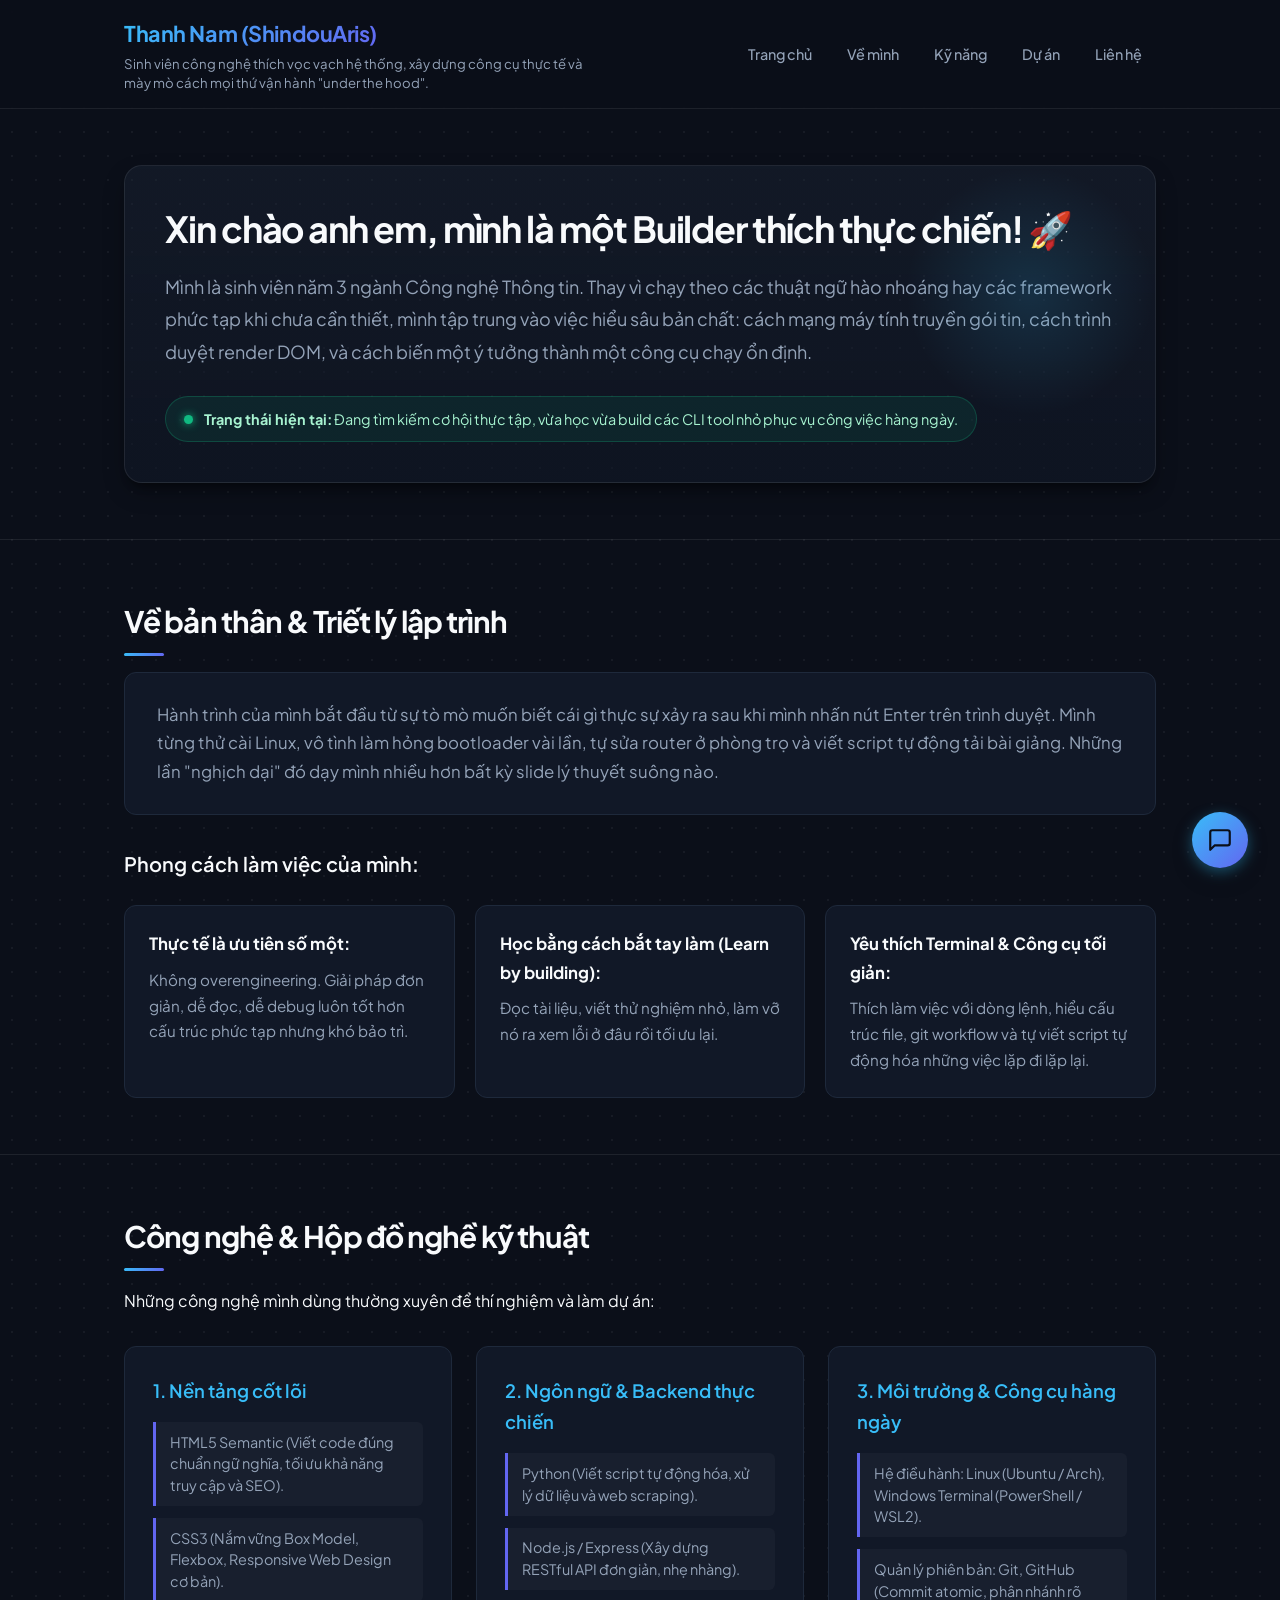
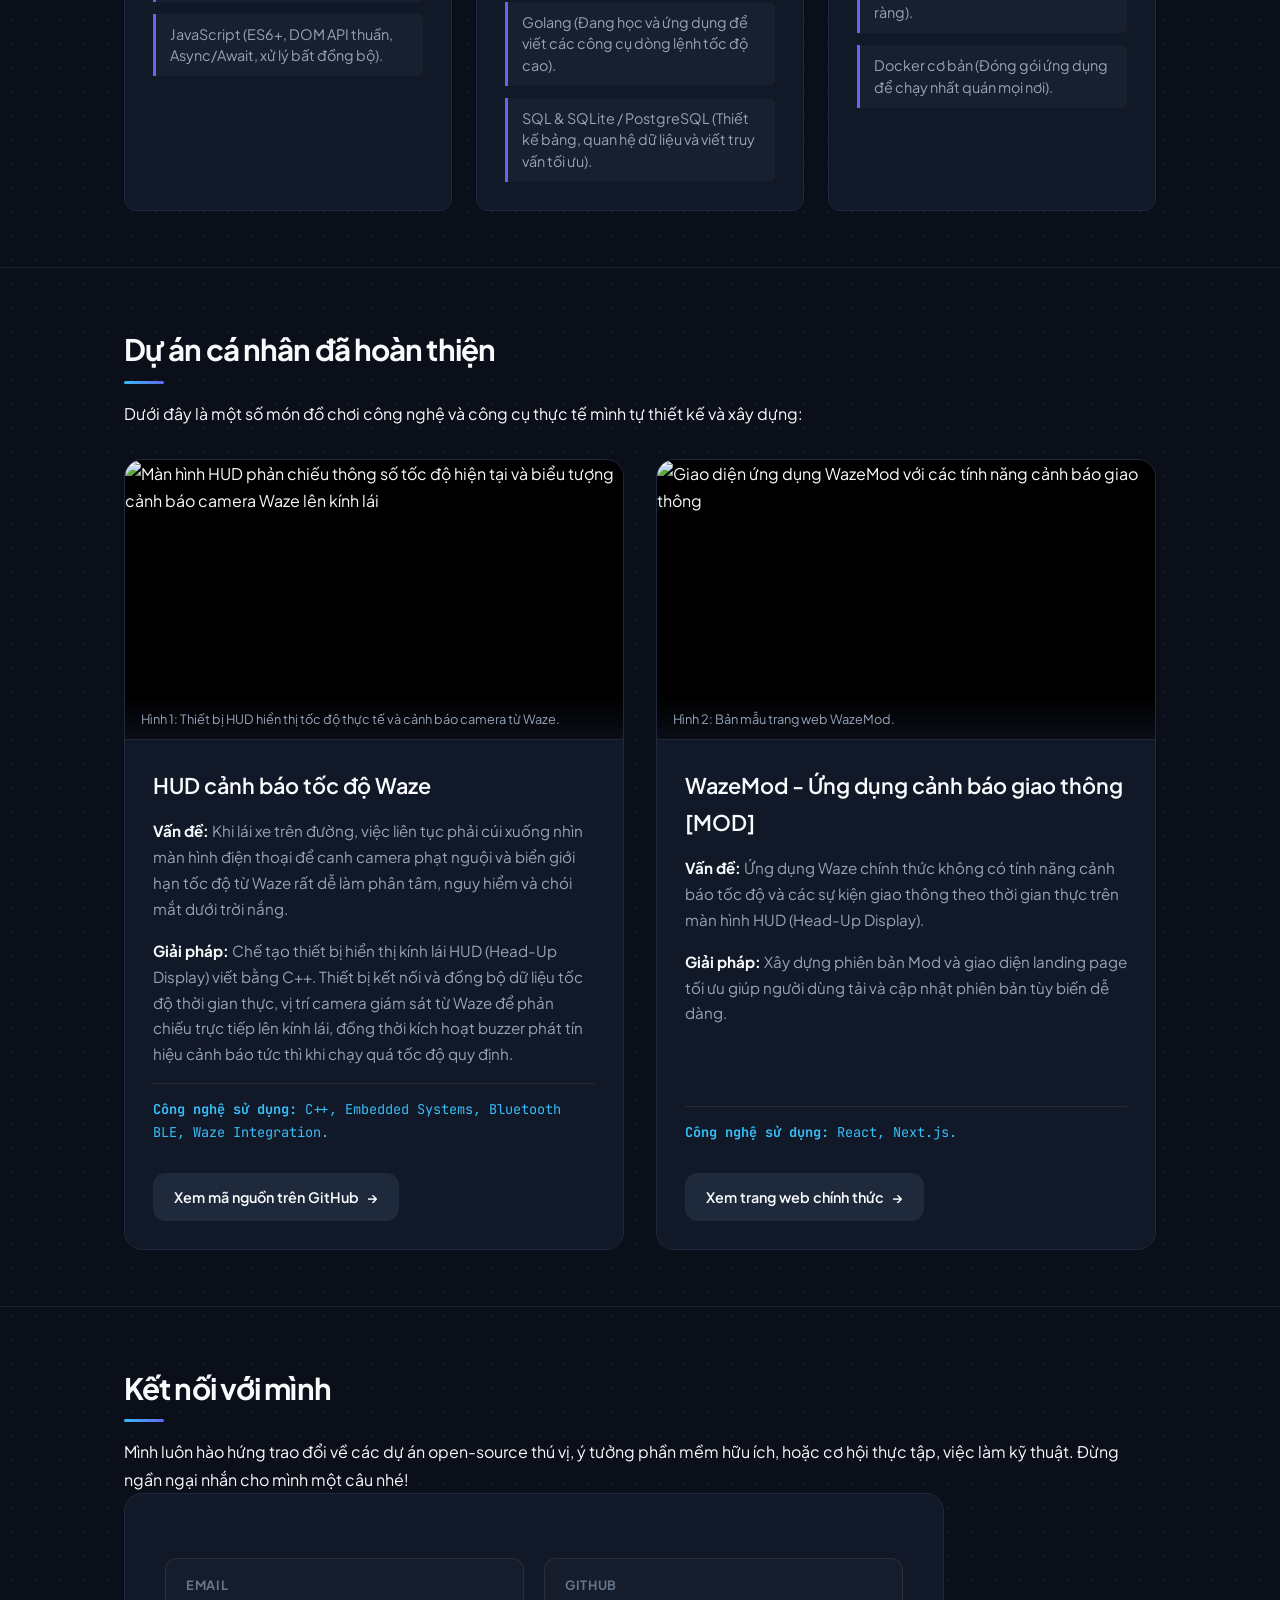
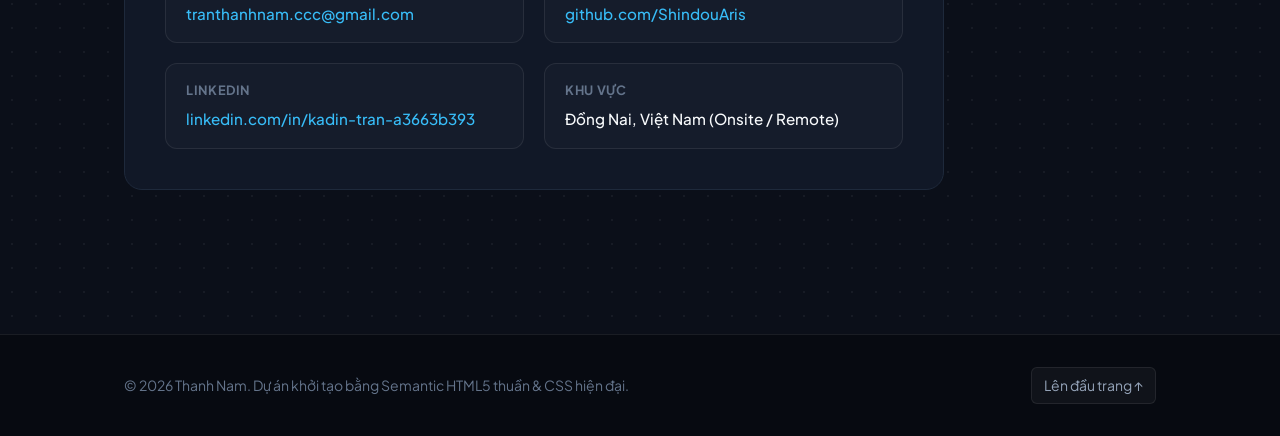
==== index.html @ f8108d3f "feat: add floating contact button animation" ====
<!DOCTYPE html>
<html lang="vi">
<head>
  <meta charset="UTF-8">
  <meta name="viewport" content="width=device-width, initial-scale=1.0">
  <meta name="description" content="Portfolio cá nhân của Thanh Nam - Sinh viên lập trình thích vọc vạch công nghệ, xây dựng sản phẩm thực tế và tìm hiểu cơ chế hoạt động của hệ thống.">
  <title>Thanh Nam | Developer Portfolio &amp; Playground</title>
  
  <!-- Nhúng Google Fonts (Plus Jakarta Sans & JetBrains Mono) -->
  <link rel="preconnect" href="https://fonts.googleapis.com">
  <link rel="preconnect" href="https://fonts.gstatic.com" crossorigin>
  <link href="https://fonts.googleapis.com/css2?family=JetBrains+Mono:wght@400;500;600&family=Plus+Jakarta+Sans:wght@400;500;600;700;800&display=swap" rel="stylesheet">

  <!-- File CSS tùy biến giao diện toàn trang -->
  <link rel="stylesheet" href="style.css">
</head>
<body>

  <!--
    ============================================================================
    HEADER:
    - Đại diện cho phần mở đầu của trang web hoặc một phân vùng nội dung.
    - Dùng để nhóm các thành phần định danh thương hiệu (branding), logo, tên tác
      giả, câu slogan và thanh điều hướng chính của toàn trang.
    - Nội dung phù hợp: Logo, tiêu đề chính <h1>, thông tin giới thiệu ngắn, và <nav>.
    ============================================================================
  -->
  <header>
    <div class="container header-inner">
      <div class="branding">
        <h1>Thanh Nam (ShindouAris)</h1>
        <p class="tagline">Sinh viên công nghệ thích vọc vạch hệ thống, xây dựng công cụ thực tế và mày mò cách mọi thứ vận hành "under the hood".</p>
      </div>

      <!--
        ==========================================================================
        NAV:
        - Đại diện cho khu vực điều hướng (Navigation), chứa danh sách các liên kết
          chính dẫn đến các phân vùng quan trọng trong trang web hoặc các trang khác.
        - Dùng thẻ này giúp các công cụ tìm kiếm (SEO) và trình đọc màn hình cho
          người khiếm thị (Screen Reader) nhận diện nhanh thanh menu chính.
        - Nội dung phù hợp: Danh sách liên kết nội bộ (anchor links) hoặc liên kết
          chuyển trang, thường được bọc trong danh sách <ul> hoặc <ol>.
        ==========================================================================
      -->
      <nav aria-label="Điều hướng chính">
        <ul>
          <li><a href="#hero">Trang chủ</a></li>
          <li><a href="#about">Về mình</a></li>
          <li><a href="#skills">Kỹ năng</a></li>
          <li><a href="#projects">Dự án</a></li>
          <li><a href="#contact">Liên hệ</a></li>
        </ul>
      </nav>
    </div>
  </header>

  <!--
    ============================================================================
    MAIN:
    - Đại diện cho khối nội dung chính và quan trọng nhất của tài liệu HTML.
    - Mỗi trang HTML hợp lệ chỉ được phép có DUY NHẤT một thẻ <main> hiển thị.
    - Thẻ này không được lặp lại và không được chứa các thành phần lặp đi lặp lại
      ở nhiều trang (như banner header, footer, thanh điều hướng toàn trang).
    - Giúp trình duyệt và công cụ hỗ trợ người dùng có thể nhảy thẳng vào nội dung
      cốt lõi mà không cần duyệt qua các menu rườm rà.
    - Nội dung phù hợp: Các phần giới thiệu, bài viết, danh sách dự án, form liên hệ.
    ============================================================================
  -->
  <main>

    <!--
      ==========================================================================
      SECTION (Hero / Giới thiệu tổng quan):
      - Thẻ <section> đại diện cho một phân vùng nội dung độc lập theo một chủ đề
        cụ thể trong trang web.
      - Luôn luôn nên đi kèm với một tiêu đề (heading <h1> - <h6>) để định danh
        chủ đề của phân vùng đó. Dùng <section> thay cho <div> vô nghĩa giúp mã
        nguồn mạch lạc và chuẩn hóa ngữ nghĩa HTML5.
      - Nội dung phù hợp: Lời chào mở đầu, định vị bản thân, thông điệp cá nhân
        hoặc nút kêu gọi hành động (Call To Action).
      ==========================================================================
    -->
    <section id="hero">
      <div class="container">
        <div class="hero-card">
          <h2>Xin chào anh em, mình là một Builder thích thực chiến! 🚀</h2>
          <p class="hero-desc">
            Mình là sinh viên năm 3 ngành Công nghệ Thông tin. Thay vì chạy theo các thuật ngữ hào nhoáng
            hay các framework phức tạp khi chưa cần thiết, mình tập trung vào việc hiểu sâu bản chất:
            cách mạng máy tính truyền gói tin, cách trình duyệt render DOM, và cách biến một ý tưởng
            thành một công cụ chạy ổn định.
          </p>
          <div class="status-box">
            <span class="status-dot"></span>
            <span><strong>Trạng thái hiện tại:</strong> Đang tìm kiếm cơ hội thực tập, vừa học vừa build các CLI tool nhỏ phục vụ công việc hàng ngày.</span>
          </div>
        </div>
      </div>
    </section>

    <!--
      ==========================================================================
      SECTION (About Me / Giới thiệu chi tiết):
      - Phân vùng chứa câu chuyện cá nhân, tư duy lập trình và hành trình học hỏi.
      - Dùng để tách biệt phần tiểu sử tác giả thành một cụm ngữ nghĩa rõ ràng,
        giúp người đọc nắm được bối cảnh, tính cách và định hướng của developer.
      - Nội dung phù hợp: Các đoạn văn mô tả xuất phát điểm, triết lý viết code,
        thói quen làm việc và mục tiêu phát triển.
      ==========================================================================
    -->
    <section id="about">
      <div class="container">
        <h2>Về bản thân &amp; Triết lý lập trình</h2>
        <div class="about-intro">
          <p>
            Hành trình của mình bắt đầu từ sự tò mò muốn biết cái gì thực sự xảy ra sau khi mình nhấn nút
            Enter trên trình duyệt. Mình từng thử cài Linux, vô tình làm hỏng bootloader vài lần, tự sửa
            router ở phòng trọ và viết script tự động tải bài giảng. Những lần "nghịch dại" đó dạy mình
            nhiều hơn bất kỳ slide lý thuyết suông nào.
          </p>
        </div>

        <h3>Phong cách làm việc của mình:</h3>
        <ul class="philosophy-grid">
          <li class="philosophy-item">
            <strong>Thực tế là ưu tiên số một:</strong>
            <p>Không overengineering. Giải pháp đơn giản, dễ đọc, dễ debug luôn tốt hơn cấu trúc phức tạp nhưng khó bảo trì.</p>
          </li>
          <li class="philosophy-item">
            <strong>Học bằng cách bắt tay làm (Learn by building):</strong>
            <p>Đọc tài liệu, viết thử nghiệm nhỏ, làm vỡ nó ra xem lỗi ở đâu rồi tối ưu lại.</p>
          </li>
          <li class="philosophy-item">
            <strong>Yêu thích Terminal &amp; Công cụ tối giản:</strong>
            <p>Thích làm việc với dòng lệnh, hiểu cấu trúc file, git workflow và tự viết script tự động hóa những việc lặp đi lặp lại.</p>
          </li>
        </ul>
      </div>
    </section>

    <!--
      ==========================================================================
      SECTION (Skills / Bộ kỹ năng & Công nghệ):
      - Phân vùng liệt kê các kỹ năng kỹ thuật, công nghệ và công cụ lập trình.
      - Giúp phân nhóm rành mạch giữa các mảng kỹ năng khác nhau, tạo điều kiện
        cho nhà tuyển dụng hoặc cộng tác viên đánh giá chuyên môn nhanh chóng.
      - Nội dung phù hợp: Danh sách ngôn ngữ, công cụ, giao thức mạng, hệ điều hành.
      ==========================================================================
    -->
    <section id="skills">
      <div class="container">
        <h2>Công nghệ &amp; Hộp đồ nghề kỹ thuật</h2>
        <p>Những công nghệ mình dùng thường xuyên để thí nghiệm và làm dự án:</p>

        <div class="skills-grid">
          <!-- Nhóm 1: Nền tảng cốt lõi -->
          <div class="skill-card">
            <h3>1. Nền tảng cốt lõi</h3>
            <ul class="skill-list">
              <li>HTML5 Semantic (Viết code đúng chuẩn ngữ nghĩa, tối ưu khả năng truy cập và SEO).</li>
              <li>CSS3 (Nắm vững Box Model, Flexbox, Responsive Web Design cơ bản).</li>
              <li>JavaScript (ES6+, DOM API thuần, Async/Await, xử lý bất đồng bộ).</li>
            </ul>
          </div>

          <!-- Nhóm 2: Ngôn ngữ & Backend -->
          <div class="skill-card">
            <h3>2. Ngôn ngữ &amp; Backend thực chiến</h3>
            <ul class="skill-list">
              <li>Python (Viết script tự động hóa, xử lý dữ liệu và web scraping).</li>
              <li>Node.js / Express (Xây dựng RESTful API đơn giản, nhẹ nhàng).</li>
              <li>Golang (Đang học và ứng dụng để viết các công cụ dòng lệnh tốc độ cao).</li>
              <li>SQL &amp; SQLite / PostgreSQL (Thiết kế bảng, quan hệ dữ liệu và viết truy vấn tối ưu).</li>
            </ul>
          </div>

          <!-- Nhóm 3: Môi trường & Công cụ -->
          <div class="skill-card">
            <h3>3. Môi trường &amp; Công cụ hàng ngày</h3>
            <ul class="skill-list">
              <li>Hệ điều hành: Linux (Ubuntu / Arch), Windows Terminal (PowerShell / WSL2).</li>
              <li>Quản lý phiên bản: Git, GitHub (Commit atomic, phân nhánh rõ ràng).</li>
              <li>Docker cơ bản (Đóng gói ứng dụng để chạy nhất quán mọi nơi).</li>
            </ul>
          </div>
        </div>
      </div>
    </section>

    <!--
      ==========================================================================
      SECTION (Projects / Dự án nổi bật):
      - Phân vùng chứa danh sách các sản phẩm, ứng dụng hoặc thử nghiệm thực tế.
      - Sử dụng thẻ <article> bên trong để định danh từng dự án như một thực thể
        độc lập, có thể đứng riêng rẽ mà vẫn đầy đủ thông tin.
      - Nội dung phù hợp: Mỗi dự án bao gồm tên, mục tiêu giải quyết, công nghệ,
        hình ảnh minh họa (<figure>) và liên kết mã nguồn.
      ==========================================================================
    -->
    <section id="projects">
      <div class="container">
        <h2>Dự án cá nhân đã hoàn thiện</h2>
        <p>Dưới đây là một số món đồ chơi công nghệ và công cụ thực tế mình tự thiết kế và xây dựng:</p>

        <div class="projects-grid">
          <!--
            ========================================================================
            ARTICLE:
            - Đại diện cho một khối nội dung độc lập, hoàn chỉnh và có ý nghĩa tự thân
              (self-contained). Khối này có thể được trích xuất hoặc tái sử dụng ở nơi
              khác (như RSS feed, bài viết tổng hợp) mà không mất đi ngữ cảnh.
            - Mỗi dự án trong portfolio là một đại diện tiêu biểu cho thẻ <article>.
            - Nội dung phù hợp: Tiêu đề dự án, mô tả bài toán, cách giải quyết, công
              nghệ áp dụng và liên kết kiểm chứng.
            ========================================================================
          -->
          <article class="project-card">
            <!--
              ======================================================================
              FIGURE & FIGCAPTION:
              - <figure> đóng gói các nội dung minh họa độc lập (hình ảnh, biểu đồ, sơ đồ mã).
              - <figcaption> cung cấp lời chú thích ngữ nghĩa đi liền với nội dung đó.
              - Trình duyệt và công cụ tìm kiếm hiểu được hình ảnh và chú thích là một thể thống nhất.
              ======================================================================
            -->
            <figure>
              <img src="assets/HUD.png" alt="Màn hình HUD phản chiếu thông số tốc độ hiện tại và biểu tượng cảnh báo camera Waze lên kính lái">
              <figcaption>Hình 1: Thiết bị HUD hiển thị tốc độ thực tế và cảnh báo camera từ Waze.</figcaption>
            </figure>

            <div class="project-body">
              <h3>HUD cảnh báo tốc độ Waze</h3>
              <p>
                <strong>Vấn đề:</strong> Khi lái xe trên đường, việc liên tục phải cúi xuống nhìn màn hình điện thoại
                để canh camera phạt nguội và biển giới hạn tốc độ từ Waze rất dễ làm phân tâm, nguy hiểm và chói mắt dưới trời nắng.
              </p>
              <p>
                <strong>Giải pháp:</strong> Chế tạo thiết bị hiển thị kính lái HUD (Head-Up Display) viết bằng C++.
                Thiết bị kết nối và đồng bộ dữ liệu tốc độ thời gian thực, vị trí camera giám sát từ Waze để phản chiếu
                trực tiếp lên kính lái, đồng thời kích hoạt buzzer phát tín hiệu cảnh báo tức thì khi chạy quá tốc độ quy định.
              </p>

              <div class="project-tech">
                <strong>Công nghệ sử dụng:</strong> C++, Embedded Systems, Bluetooth BLE, Waze Integration.
              </div>
              <div class="project-actions">
                <a class="btn" href="https://github.com/ShindouAris/WazeHUD" target="_blank" rel="noopener noreferrer">
                  <span>Xem mã nguồn trên GitHub</span> &rarr;
                </a>
              </div>
            </div>
          </article>

          <article class="project-card">
            <figure>
              <img src="assets/wazemod_page.png" alt="Giao diện ứng dụng WazeMod với các tính năng cảnh báo giao thông">
              <figcaption>Hình 2: Bản mẫu trang web WazeMod.</figcaption>
            </figure>

            <div class="project-body">
              <h3>WazeMod - Ứng dụng cảnh báo giao thông [MOD]</h3>
              <p>
                <strong>Vấn đề:</strong> Ứng dụng Waze chính thức không có tính năng cảnh báo tốc độ
                và các sự kiện giao thông theo thời gian thực trên màn hình HUD (Head-Up Display).
              </p>
              <p>
                <strong>Giải pháp:</strong> Xây dựng phiên bản Mod và giao diện landing page tối ưu giúp người dùng tải và cập nhật phiên bản tùy biến dễ dàng.
              </p>

              <div class="project-tech">
                <strong>Công nghệ sử dụng:</strong> React, Next.js.
              </div>
              <div class="project-actions">
                <a class="btn" href="https://wazemod.io.vn" target="_blank" rel="noopener noreferrer">
                  <span>Xem trang web chính thức</span> &rarr;
                </a>
              </div>
            </div>
          </article>
        </div>
      </div>
    </section>

    <!--
      ==========================================================================
      SECTION (Contact / Kết nối & Liên hệ):
      - Phân vùng cung cấp các kênh thông tin để người xem liên lạc, trao đổi
        công việc hoặc thảo luận kỹ thuật.
      - Dùng để xác định rõ ràng nơi tiếp nhận thông tin kết nối của website.
      - Nội dung phù hợp: Lời mời kết nối, địa chỉ email, trang cá nhân và thẻ <address>.
      ==========================================================================
    -->
    <section id="contact">
      <div class="container">
        <h2>Kết nối với mình</h2>
        <p>
          Mình luôn hào hứng trao đổi về các dự án open-source thú vị, ý tưởng phần mềm hữu ích,
          hoặc cơ hội thực tập, việc làm kỹ thuật. Đừng ngần ngại nhắn cho mình một câu nhé!
        </p>

        <!--
          ========================================================================
          ADDRESS:
          - Đại diện cho thông tin liên hệ của tác giả/chủ sở hữu tài liệu hoặc bài viết.
          - Trình duyệt và robot tìm kiếm sử dụng thẻ này để định vị email, hotline,
            địa chỉ thực hoặc link profile chính thức của tác giả.
          - Lưu ý: Không dùng <address> cho các địa chỉ tùy tiện không liên quan đến
            tác giả của trang.
          ========================================================================
        -->
        <div class="contact-card">
          <address>
            <div class="contact-item">
              <strong>Email</strong>
              <a href="mailto:tranthanhnam.ccc@gmail.com">tranthanhnam.ccc@gmail.com</a>
            </div>
            <div class="contact-item">
              <strong>GitHub</strong>
              <a href="https://github.com/ShindouAris" target="_blank" rel="noopener noreferrer">github.com/ShindouAris</a>
            </div>
            <div class="contact-item">
              <strong>LinkedIn</strong>
              <a href="https://linkedin.com/in/kadin-tran-a3663b393" target="_blank" rel="noopener noreferrer">linkedin.com/in/kadin-tran-a3663b393</a>
            </div>
            <div class="contact-item">
              <strong>Khu vực</strong>
              <span>Đồng Nai, Việt Nam (Onsite / Remote)</span>
            </div>
          </address>
        </div>
      </div>
    </section>

  </main>

  <!--
    ============================================================================
    FOOTER:
    - Đại diện cho phần chân trang của toàn bộ website hoặc của một phân vùng.
    - Dùng để chứa thông tin kết thúc trang: bản quyền tác giả, điều khoản, năm
      phát hành, các liên kết phụ hoặc ghi chú kỹ thuật.
    - Nội dung phù hợp: Thông báo Copyright (&copy;), năm xuất bản, tri ân,
      ghi chú về công nghệ xây dựng trang.
    ============================================================================
  -->
  <footer>
    <div class="container footer-inner">
      <p>&copy; 2026 Thanh Nam. Dự án khởi tạo bằng Semantic HTML5 thuần &amp; CSS hiện đại.</p>
      <p><a href="#hero">Lên đầu trang &uarr;</a></p>
    </div>
  </footer>

  <!-- ============================================================================
       FLOATING ACTION BUTTON (NÚT LIÊN HỆ CỐ ĐỊNH)
       - Nút tròn cố định góc dưới bên phải màn hình.
       - Hiệu ứng pulse sóng nhẹ nhàng, hover phóng to và tăng sáng.
       ============================================================================ -->
  <a href="#contact" class="floating-contact-btn" aria-label="Liên hệ với Thanh Nam" title="Liên hệ nhanh">
    <svg class="fab-icon" viewBox="0 0 24 24" fill="none" stroke="currentColor" stroke-width="2" stroke-linecap="round" stroke-linejoin="round" aria-hidden="true">
      <path d="M21 15a2 2 0 0 1-2 2H7l-4 4V5a2 2 0 0 1 2-2h14a2 2 0 0 1 2 2z"></path>
    </svg>
    <span class="fab-tooltip">Liên hệ</span>
  </a>

</body>
</html>
---- style.css ----
/* ==========================================================================
   1. CSS VARIABLES (HỆ THỐNG BIẾN TOÀN CỤC)
   - Lưu trữ bảng màu, font chữ, độ bo cong và kích thước tái sử dụng.
   - Sử dụng biến (custom properties) giúp dễ dàng đổi theme và bảo trì code.
   ========================================================================== */
:root {
  /* Bảng màu chủ đạo (Tech Minimalist Dark Palette) */
  --bg-primary: #0b0f19;         /* Màu nền sâu cho toàn trang */
  --bg-surface: #111827;         /* Màu nền thẻ/khối nổi (card surface) */
  --bg-surface-hover: #1f293d;   /* Màu nền khi hover vào thẻ */
  --bg-surface-elevated: #1e293b;/* Màu nền cho thành phần nổi bật hơn */
  
  /* Màu viền (Borders & Dividers) */
  --border-color: #1e293b;       /* Viền nhẹ nhàng hòa vào nền */
  --border-subtle: rgba(255, 255, 255, 0.08); /* Viền mờ kính */
  --border-hover: #38bdf8;       /* Viền sáng màu cyan khi focus/hover */

  /* Màu chữ (Typography) */
  --text-main: #f8fafc;          /* Chữ tiêu đề và nội dung chính (trắng kem) */
  --text-muted: #94a3b8;         /* Chữ phụ, mô tả, chú thích (xám xanh) */
  --text-dim: #64748b;           /* Chữ mờ hơn cho metadata, copyright */

  /* Màu điểm nhấn (Accent Colors) */
  --accent-cyan: #38bdf8;        /* Xanh dương sáng (tech, terminal, link) */
  --accent-indigo: #6366f1;      /* Xanh chàm hiện đại */
  --accent-green: #10b981;       /* Xanh ngọc thể hiện trạng thái hoạt động */
  --accent-gradient: linear-gradient(135deg, #38bdf8 0%, #6366f1 100%);

  /* Typography */
  --font-sans: 'Plus Jakarta Sans', system-ui, -apple-system, BlinkMacSystemFont, 'Segoe UI', Roboto, sans-serif;
  --font-mono: 'JetBrains Mono', 'Fira Code', Consolas, monospace;

  /* Hiệu ứng bóng (Box Shadows) */
  --shadow-sm: 0 2px 4px rgba(0, 0, 0, 0.3);
  --shadow-md: 0 10px 25px -5px rgba(0, 0, 0, 0.4), 0 8px 10px -6px rgba(0, 0, 0, 0.4);
  --shadow-lg: 0 20px 30px -10px rgba(0, 0, 0, 0.5), 0 0 20px rgba(56, 189, 248, 0.15);
  --shadow-glow: 0 0 25px rgba(56, 189, 248, 0.25);

  /* Bán kính bo góc (Border Radius) */
  --radius-sm: 6px;
  --radius-md: 12px;
  --radius-lg: 18px;
  --radius-full: 9999px;

  /* Tốc độ chuyển động (Transitions) */
  --transition-fast: 0.15s ease;
  --transition-normal: 0.25s cubic-bezier(0.4, 0, 0.2, 1);
  --transition-slow: 0.4s ease;

  /* Kích thước khung nhìn */
  --container-max-width: 1080px;
}

/* ==========================================================================
   2. RESET & GLOBAL STYLES (CHUẨN HÓA CƠ BẢN)
   - Box-sizing border-box: Giúp padding và border không làm nở chiều rộng thật.
   - Smooth scroll: Cuộn trang mượt mà khi nhấn vào các anchor link (#hero, #about).
   ========================================================================== */
*,
*::before,
*::after {
  box-sizing: border-box;
  margin: 0;
  padding: 0;
}

html {
  scroll-behavior: smooth;
  scroll-padding-top: 80px; /* Bù đắp khoảng trống cho thanh navbar cố định (sticky) */
}

body {
  font-family: var(--font-sans);
  font-size: 1rem;
  line-height: 1.7;
  color: var(--text-main);
  background-color: var(--bg-primary);
  /* Nền chấm lưới (dot-grid) tinh tế mang phong cách kỹ thuật */
  background-image: radial-gradient(rgba(255, 255, 255, 0.05) 1px, transparent 1px);
  background-size: 24px 24px;
  -webkit-font-smoothing: antialiased;
  -moz-osx-font-smoothing: grayscale;
}

/* Khung chứa trung tâm - giới hạn chiều rộng và căn giữa trang */
.container {
  width: 100%;
  max-width: var(--container-max-width);
  margin-left: auto;
  margin-right: auto;
  padding-left: 1.5rem;
  padding-right: 1.5rem;
}

/* Định dạng hình ảnh responsive tự co giãn */
img {
  display: block;
  max-width: 100%;
  height: auto;
}

/* Định dạng liên kết cơ bản */
a {
  color: var(--accent-cyan);
  text-decoration: none;
  transition: color var(--transition-fast), border-color var(--transition-fast);
}

a:hover {
  color: #7dd3fc;
  text-decoration: underline;
}

/* Trạng thái tập trung (Focus State) cho Accessibility:
   - Dùng :focus-visible để hiện viền khi người dùng dùng bàn phím (Tab).
   - Tôn trọng người dùng khiếm thị hoặc thao tác không chuột. */
a:focus-visible,
button:focus-visible {
  outline: 2px solid var(--accent-cyan);
  outline-offset: 4px;
  border-radius: var(--radius-sm);
}

/* ==========================================================================
   3. HEADER & NAVBAR (THANH ĐIỀU HƯỚNG)
   - Dùng position: sticky để thanh menu luôn ghim ở mép trên khi cuộn trang.
   - Dùng backdrop-filter: blur() tạo hiệu ứng kính mờ thời thượng (glassmorphism).
   - Dùng Flexbox để căn chỉnh tên tác giả bên trái và menu bên phải.
   ========================================================================== */
header {
  position: sticky;
  top: 0;
  z-index: 1000;
  background-color: rgba(11, 15, 25, 0.85);
  backdrop-filter: blur(12px);
  -webkit-backdrop-filter: blur(12px);
  border-bottom: 1px solid var(--border-subtle);
  padding: 1rem 0;
  transition: background-color var(--transition-normal), border-color var(--transition-normal);
}

.header-inner {
  display: flex;
  justify-content: space-between;
  align-items: center;
  flex-wrap: wrap;
  gap: 1rem;
}

/* Phần thương hiệu cá nhân ở Header */
.branding h1 {
  font-size: 1.35rem;
  font-weight: 700;
  letter-spacing: -0.02em;
  color: var(--text-main);
  background: var(--accent-gradient);
  -webkit-background-clip: text;
  -webkit-text-fill-color: transparent;
  display: inline-block;
}

.branding .tagline {
  font-size: 0.825rem;
  color: var(--text-muted);
  margin-top: 0.15rem;
  max-width: 480px;
  line-height: 1.4;
}

/* Thanh menu điều hướng (Nav) */
nav ul {
  display: flex;
  list-style: none;
  align-items: center;
  gap: 0.5rem;
}

nav ul li a {
  display: inline-block;
  padding: 0.45rem 0.85rem;
  font-size: 0.9rem;
  font-weight: 500;
  color: var(--text-muted);
  border-radius: var(--radius-sm);
  transition: all var(--transition-fast);
}

/* Trạng thái Hover / Active trên link menu */
nav ul li a:hover {
  color: var(--text-main);
  background-color: rgba(255, 255, 255, 0.06);
  text-decoration: none;
}

nav ul li a:active {
  transform: scale(0.96);
}

/* ==========================================================================
   4. MAIN CONTENT & SECTIONS CHUNG
   - Mỗi section có khoảng cách dọc (padding) thoáng đãng, cân đối.
   - Tiêu đề section (h2) có thanh gạch gradient điểm nhấn.
   ========================================================================== */
main {
  padding-top: 1.5rem;
  padding-bottom: 4rem;
}

section {
  padding: 3.5rem 0;
  border-bottom: 1px solid var(--border-subtle);
}

/* Bỏ viền gạch ở section cuối cùng */
section:last-of-type {
  border-bottom: none;
}

/* Tiêu đề mục lớn (h2) */
section h2 {
  font-size: 1.85rem;
  font-weight: 700;
  letter-spacing: -0.03em;
  color: var(--text-main);
  margin-bottom: 1rem;
  position: relative;
  display: inline-block;
}

/* Đường gạch dưới thanh lịch cho tiêu đề */
section h2::after {
  content: '';
  display: block;
  width: 40px;
  height: 3px;
  background: var(--accent-gradient);
  border-radius: var(--radius-full);
  margin-top: 0.4rem;
}

/* Tiêu đề cấp nhỏ hơn (h3) */
section h3 {
  font-size: 1.25rem;
  font-weight: 600;
  color: var(--text-main);
  margin: 1.25rem 0 0.75rem 0;
}

/* Đoạn văn mô tả chung */
section > p {
  color: var(--text-muted);
  font-size: 1.05rem;
  margin-bottom: 1.5rem;
  max-width: 780px;
}

/* ==========================================================================
   5. HERO SECTION (GIỚI THIỆU TỔNG QUAN)
   - Layout nổi bật với hộp giới thiệu phong cách terminal / dashboard.
   - Thẻ hiển thị trạng thái "Status Badge" với đèn LED xanh nhấp nháy.
   ========================================================================== */
#hero {
  padding-top: 2rem;
  padding-bottom: 3.5rem;
}

.hero-card {
  background: linear-gradient(180deg, rgba(30, 41, 59, 0.4) 0%, rgba(17, 24, 39, 0.6) 100%);
  border: 1px solid var(--border-subtle);
  border-radius: var(--radius-lg);
  padding: 2.5rem;
  box-shadow: var(--shadow-md);
  position: relative;
  overflow: hidden;
}

/* Vệt sáng trang trí ở góc thẻ Hero */
.hero-card::before {
  content: '';
  position: absolute;
  top: 0;
  right: 0;
  width: 250px;
  height: 250px;
  background: radial-gradient(circle, rgba(56, 189, 248, 0.15) 0%, transparent 70%);
  pointer-events: none;
}

#hero h2 {
  font-size: 2.25rem;
  line-height: 1.25;
  margin-bottom: 1.25rem;
}

#hero h2::after {
  display: none; /* Thẻ hero đã có thiết kế card riêng, không cần gạch dưới */
}

.hero-desc {
  font-size: 1.125rem;
  line-height: 1.8;
  color: var(--text-muted);
  margin-bottom: 1.75rem;
}

/* Khối trạng thái (Status Box) */
.status-box {
  display: inline-flex;
  align-items: center;
  gap: 0.65rem;
  padding: 0.6rem 1.15rem;
  background-color: rgba(16, 185, 129, 0.1);
  border: 1px solid rgba(16, 185, 129, 0.25);
  border-radius: var(--radius-full);
  font-size: 0.9rem;
  color: #a7f3d0;
}

/* Đèn LED nhấp nháy mô phỏng hệ thống online */
.status-dot {
  width: 9px;
  height: 9px;
  background-color: var(--accent-green);
  border-radius: 50%;
  box-shadow: 0 0 8px var(--accent-green);
  animation: pulse 2s infinite;
}

@keyframes pulse {
  0%, 100% {
    opacity: 1;
    transform: scale(1);
  }
  50% {
    opacity: 0.4;
    transform: scale(0.85);
  }
}

/* ==========================================================================
   6. ABOUT SECTION (TRIẾT LÝ LẬP TRÌNH)
   - Sử dụng CSS Grid cho danh sách phong cách làm việc để hiển thị dạng thẻ.
   - Mỗi phong cách là một thẻ với viền và nền riêng biệt.
   ========================================================================== */
.about-intro {
  background-color: var(--bg-surface);
  border: 1px solid var(--border-color);
  border-radius: var(--radius-md);
  padding: 1.75rem 2rem;
  margin-bottom: 2rem;
  color: var(--text-muted);
  font-size: 1.05rem;
}

/* Lý do dùng CSS Grid:
   - Dễ dàng chia 3 cột cân đối trên màn hình lớn và tự co về 1 cột trên điện thoại.
   - `grid-template-columns: repeat(auto-fit, minmax(280px, 1fr))` giúp responsive
     hoàn toàn tự động mà không sợ bị tràn lề. */
.philosophy-grid {
  display: grid;
  grid-template-columns: repeat(auto-fit, minmax(280px, 1fr));
  gap: 1.25rem;
  list-style: none;
  margin-top: 1.5rem;
}

.philosophy-item {
  background-color: var(--bg-surface);
  border: 1px solid var(--border-color);
  border-radius: var(--radius-md);
  padding: 1.5rem;
  transition: transform var(--transition-fast), border-color var(--transition-fast), box-shadow var(--transition-fast);
}

.philosophy-item:hover {
  transform: translateY(-3px);
  border-color: var(--border-hover);
  box-shadow: var(--shadow-sm);
}

.philosophy-item strong {
  display: block;
  color: var(--text-main);
  font-size: 1.05rem;
  margin-bottom: 0.5rem;
}

.philosophy-item p {
  color: var(--text-muted);
  font-size: 0.95rem;
  margin-bottom: 0;
}

/* ==========================================================================
   7. SKILLS SECTION (BỘ KỸ NĂNG & CÔNG CỤ)
   - Sử dụng CSS Grid để tạo bố cục 3 cột thẻ cho 3 nhóm kỹ năng.
   - Các danh sách kỹ năng bên trong chuyển thành dạng thẻ chip dễ nhìn.
   ========================================================================== */
.skills-grid {
  display: grid;
  grid-template-columns: repeat(auto-fit, minmax(300px, 1fr));
  gap: 1.5rem;
  margin-top: 2rem;
}

.skill-card {
  background-color: var(--bg-surface);
  border: 1px solid var(--border-color);
  border-radius: var(--radius-md);
  padding: 1.75rem;
  display: flex;
  flex-direction: column;
  transition: all var(--transition-normal);
}

.skill-card:hover {
  border-color: rgba(56, 189, 248, 0.4);
  box-shadow: var(--shadow-md);
  transform: translateY(-4px);
}

.skill-card h3 {
  font-size: 1.15rem;
  color: var(--accent-cyan);
  margin-top: 0;
  margin-bottom: 1rem;
  display: flex;
  align-items: center;
  gap: 0.5rem;
}

.skill-list {
  list-style: none;
  display: flex;
  flex-direction: column;
  gap: 0.75rem;
}

.skill-list li {
  background-color: rgba(255, 255, 255, 0.03);
  border-left: 3px solid var(--accent-indigo);
  padding: 0.6rem 0.85rem;
  border-radius: 0 var(--radius-sm) var(--radius-sm) 0;
  font-size: 0.9rem;
  color: var(--text-muted);
  line-height: 1.5;
  transition: background-color var(--transition-fast);
}

.skill-list li:hover {
  background-color: rgba(255, 255, 255, 0.07);
  color: var(--text-main);
}

/* ==========================================================================
   8. PROJECTS SECTION (DANH SÁCH DỰ ÁN NỔI BẬT)
   - Mỗi dự án là một thẻ <article> độc lập.
   - Khung ảnh <figure> có hiệu ứng zoom nhẹ khi hover và bảo đảm tỷ lệ 16:9.
   ========================================================================== */
.projects-grid {
  display: grid;
  grid-template-columns: repeat(auto-fit, minmax(340px, 1fr));
  gap: 2rem;
  margin-top: 2rem;
}

/* Thẻ Article dự án */
.project-card {
  background-color: var(--bg-surface);
  border: 1px solid var(--border-color);
  border-radius: var(--radius-lg);
  overflow: hidden;
  display: flex;
  flex-direction: column;
  transition: transform var(--transition-normal), border-color var(--transition-normal), box-shadow var(--transition-normal);
}

.project-card:hover {
  transform: translateY(-6px);
  border-color: rgba(56, 189, 248, 0.4);
  box-shadow: var(--shadow-lg);
}

/* Khung bọc ảnh minh họa (<figure>) */
.project-card figure {
  position: relative;
  overflow: hidden;
  background-color: #000;
  aspect-ratio: 16 / 9;
  border-bottom: 1px solid var(--border-color);
}

.project-card figure img {
  width: 100%;
  height: 100%;
  object-fit: cover;
  transition: transform var(--transition-slow);
}

.project-card:hover figure img {
  transform: scale(1.05); /* Phóng to ảnh nhẹ khi rê chuột vào thẻ */
}

/* Chú thích hình ảnh (<figcaption>) */
.project-card figcaption {
  position: absolute;
  bottom: 0;
  left: 0;
  right: 0;
  background: linear-gradient(0deg, rgba(11, 15, 25, 0.9) 0%, transparent 100%);
  color: var(--text-muted);
  font-size: 0.8rem;
  padding: 0.75rem 1rem 0.5rem;
}

/* Phần nội dung chi tiết bên trong thẻ dự án */
.project-body {
  padding: 1.75rem;
  display: flex;
  flex-direction: column;
  flex-grow: 1; /* Giúp đẩy thông tin công nghệ và nút bấm luôn nằm thẳng đáy */
}

.project-card h3 {
  font-size: 1.35rem;
  margin-top: 0;
  margin-bottom: 0.85rem;
  color: var(--text-main);
}

.project-card p {
  font-size: 0.95rem;
  color: var(--text-muted);
  margin-bottom: 1rem;
}

.project-card p strong {
  color: var(--text-main);
}

/* Thẻ hiển thị công nghệ (Tech Stack Badge) */
.project-tech {
  margin-top: auto; /* Đẩy xuống sát nút bấm */
  padding: 0.85rem 0;
  border-top: 1px solid var(--border-subtle);
  font-size: 0.85rem;
  color: var(--accent-cyan);
  font-family: var(--font-mono);
}

/* Nút bấm hành động (Button / Link CTA) */
.project-actions {
  margin-top: 1rem;
}

.btn {
  display: inline-flex;
  align-items: center;
  justify-content: center;
  gap: 0.5rem;
  padding: 0.65rem 1.25rem;
  font-size: 0.9rem;
  font-weight: 600;
  border-radius: var(--radius-md);
  border: 1px solid var(--border-color);
  background-color: var(--bg-surface-elevated);
  color: var(--text-main);
  transition: all var(--transition-fast);
  cursor: pointer;
  text-decoration: none;
}

.btn:hover {
  background-color: var(--accent-cyan);
  color: #0b0f19;
  border-color: var(--accent-cyan);
  text-decoration: none;
  box-shadow: var(--shadow-glow);
  transform: translateY(-2px);
}

.btn:active {
  transform: translateY(0);
}

/* ==========================================================================
   9. CONTACT SECTION (KẾT NỐI & LIÊN HỆ)
   - Sử dụng thẻ <address> được style dạng thẻ card sang trọng.
   - Các dòng email, github, linkedin hiển thị dưới dạng hàng thông tin trực quan.
   ========================================================================== */
#contact {
  padding-bottom: 5rem;
}

.contact-card {
  background-color: var(--bg-surface);
  border: 1px solid var(--border-color);
  border-radius: var(--radius-lg);
  padding: 2.5rem;
  max-width: 820px;
}

/* Định dạng cho thẻ chuẩn HTML5 <address> */
address {
  font-style: normal; /* Xóa chữ nghiêng mặc định của trình duyệt */
  display: grid;
  grid-template-columns: repeat(auto-fit, minmax(260px, 1fr));
  gap: 1.25rem;
  margin-top: 1.5rem;
}

.contact-item {
  background-color: rgba(255, 255, 255, 0.02);
  border: 1px solid var(--border-subtle);
  border-radius: var(--radius-md);
  padding: 1rem 1.25rem;
  display: flex;
  flex-direction: column;
  gap: 0.25rem;
  transition: border-color var(--transition-fast), background-color var(--transition-fast);
}

.contact-item:hover {
  border-color: var(--border-hover);
  background-color: rgba(255, 255, 255, 0.05);
}

.contact-item strong {
  font-size: 0.8rem;
  text-transform: uppercase;
  letter-spacing: 0.05em;
  color: var(--text-dim);
}

.contact-item a,
.contact-item span {
  font-size: 0.95rem;
  font-weight: 500;
  word-break: break-all;
}

/* ==========================================================================
   10. FOOTER (CHÂN TRANG)
   - Flexbox chia đều 2 bên: Bản quyền & Nút lên đầu trang.
   - Nhẹ nhàng, không làm sao nhãng nội dung chính.
   ========================================================================== */
footer {
  background-color: #070a11;
  border-top: 1px solid var(--border-subtle);
  padding: 2rem 0;
  font-size: 0.875rem;
  color: var(--text-dim);
}

.footer-inner {
  display: flex;
  justify-content: space-between;
  align-items: center;
  flex-wrap: wrap;
  gap: 1rem;
}

.footer-inner a {
  color: var(--text-muted);
  padding: 0.35rem 0.75rem;
  border-radius: var(--radius-sm);
  background-color: rgba(255, 255, 255, 0.04);
  border: 1px solid var(--border-subtle);
  display: inline-flex;
  align-items: center;
  gap: 0.35rem;
  transition: all var(--transition-fast);
}

.footer-inner a:hover {
  color: var(--text-main);
  border-color: var(--accent-cyan);
  text-decoration: none;
}

/* ==========================================================================
   FLOATING ACTION BUTTON (NÚT LIÊN HỆ CỐ ĐỊNH)
   - position: fixed ở góc dưới bên phải.
   - Hiệu ứng pulse vòng sáng nhẹ nhàng bằng @keyframes.
   - Phản hồi khi hover: scale nhẹ, shadow sáng hơn.
   - Kèm nhãn tooltip tinh tế khi hover trên desktop.
   ========================================================================== */
.floating-contact-btn {
  position: fixed;
  bottom: 2rem;
  right: 2rem;
  z-index: 999;
  width: 56px;
  height: 56px;
  border-radius: var(--radius-full);
  background: var(--accent-gradient);
  color: #0b0f19;
  display: flex;
  align-items: center;
  justify-content: center;
  box-shadow: 0 4px 14px rgba(56, 189, 248, 0.4), var(--shadow-md);
  cursor: pointer;
  text-decoration: none;
  animation: fab-pulse 3s infinite cubic-bezier(0.4, 0, 0.6, 1);
  transition: transform var(--transition-fast), box-shadow var(--transition-fast), background var(--transition-fast);
  will-change: transform, box-shadow;
}

.floating-contact-btn .fab-icon {
  width: 26px;
  height: 26px;
  stroke: #0b0f19;
  transition: transform var(--transition-fast);
}

.floating-contact-btn .fab-tooltip {
  position: absolute;
  right: calc(100% + 12px);
  background-color: var(--bg-surface-elevated);
  color: var(--text-main);
  padding: 0.35rem 0.75rem;
  border-radius: var(--radius-sm);
  font-size: 0.8rem;
  font-weight: 600;
  white-space: nowrap;
  pointer-events: none;
  opacity: 0;
  transform: translateX(8px);
  transition: opacity var(--transition-fast), transform var(--transition-fast);
  box-shadow: var(--shadow-sm);
  border: 1px solid var(--border-subtle);
}

.floating-contact-btn:hover {
  transform: scale(1.08) translateY(-3px);
  box-shadow: 0 8px 25px rgba(56, 189, 248, 0.6), 0 0 20px rgba(99, 102, 241, 0.4);
  text-decoration: none;
  color: #0b0f19;
}

.floating-contact-btn:hover .fab-icon {
  transform: scale(1.05);
}

.floating-contact-btn:hover .fab-tooltip {
  opacity: 1;
  transform: translateX(0);
}

.floating-contact-btn:active {
  transform: scale(0.95);
}

/* Hiệu ứng pulse vòng sóng nhẹ nhàng */
@keyframes fab-pulse {
  0% {
    box-shadow: 0 0 0 0 rgba(56, 189, 248, 0.55), 0 4px 14px rgba(56, 189, 248, 0.3);
  }
  70% {
    box-shadow: 0 0 0 14px rgba(56, 189, 248, 0), 0 4px 14px rgba(56, 189, 248, 0.3);
  }
  100% {
    box-shadow: 0 0 0 0 rgba(56, 189, 248, 0), 0 4px 14px rgba(56, 189, 248, 0.3);
  }
}

/* ==========================================================================
   11. RESPONSIVE MEDIA QUERIES (TƯƠNG THÍCH ĐA THIẾT BỊ)
   - Breakpoint 768px: Chuyển đổi giữa Desktop/Tablet sang Mobile.
   - Breakpoint 480px: Tối ưu khoảng cách và kích thước font cho điện thoại nhỏ.
   ========================================================================== */

/* Tablet & Mobile lớn (< 768px) */
@media (max-width: 768px) {
  html {
    scroll-padding-top: 130px; /* Thanh header có thể xếp dòng nên cần bù nhiều hơn */
  }

  /* Header xếp dọc khi menu không đủ chỗ dàn ngang */
  .header-inner {
    flex-direction: column;
    align-items: flex-start;
  }

  nav ul {
    flex-wrap: wrap;
    gap: 0.25rem;
    width: 100%;
  }

  nav ul li a {
    padding: 0.35rem 0.65rem;
    font-size: 0.85rem;
  }

  #hero h2 {
    font-size: 1.75rem;
  }

  .hero-card {
    padding: 1.5rem;
  }

  .skills-grid,
  .projects-grid {
    grid-template-columns: 1fr; /* Dự án và kỹ năng xếp 1 cột trên màn hình nhỏ */
  }

  .footer-inner {
    flex-direction: column;
    text-align: center;
    justify-content: center;
  }
}

/* Màn hình điện thoại nhỏ (< 480px) */
@media (max-width: 480px) {
  .container {
    padding-left: 1rem;
    padding-right: 1rem;
  }

  section {
    padding: 2.5rem 0;
  }

  section h2 {
    font-size: 1.5rem;
  }

  .btn {
    width: 100%; /* Nút full width trên điện thoại giúp dễ chạm bấm */
  }

  /* Tối ưu Floating Action Button trên mobile để không cản trở nội dung */
  .floating-contact-btn {
    bottom: 1.25rem;
    right: 1.25rem;
    width: 48px;
    height: 48px;
  }

  .floating-contact-btn .fab-icon {
    width: 22px;
    height: 22px;
  }

  .floating-contact-btn .fab-tooltip {
    display: none;
  }
}
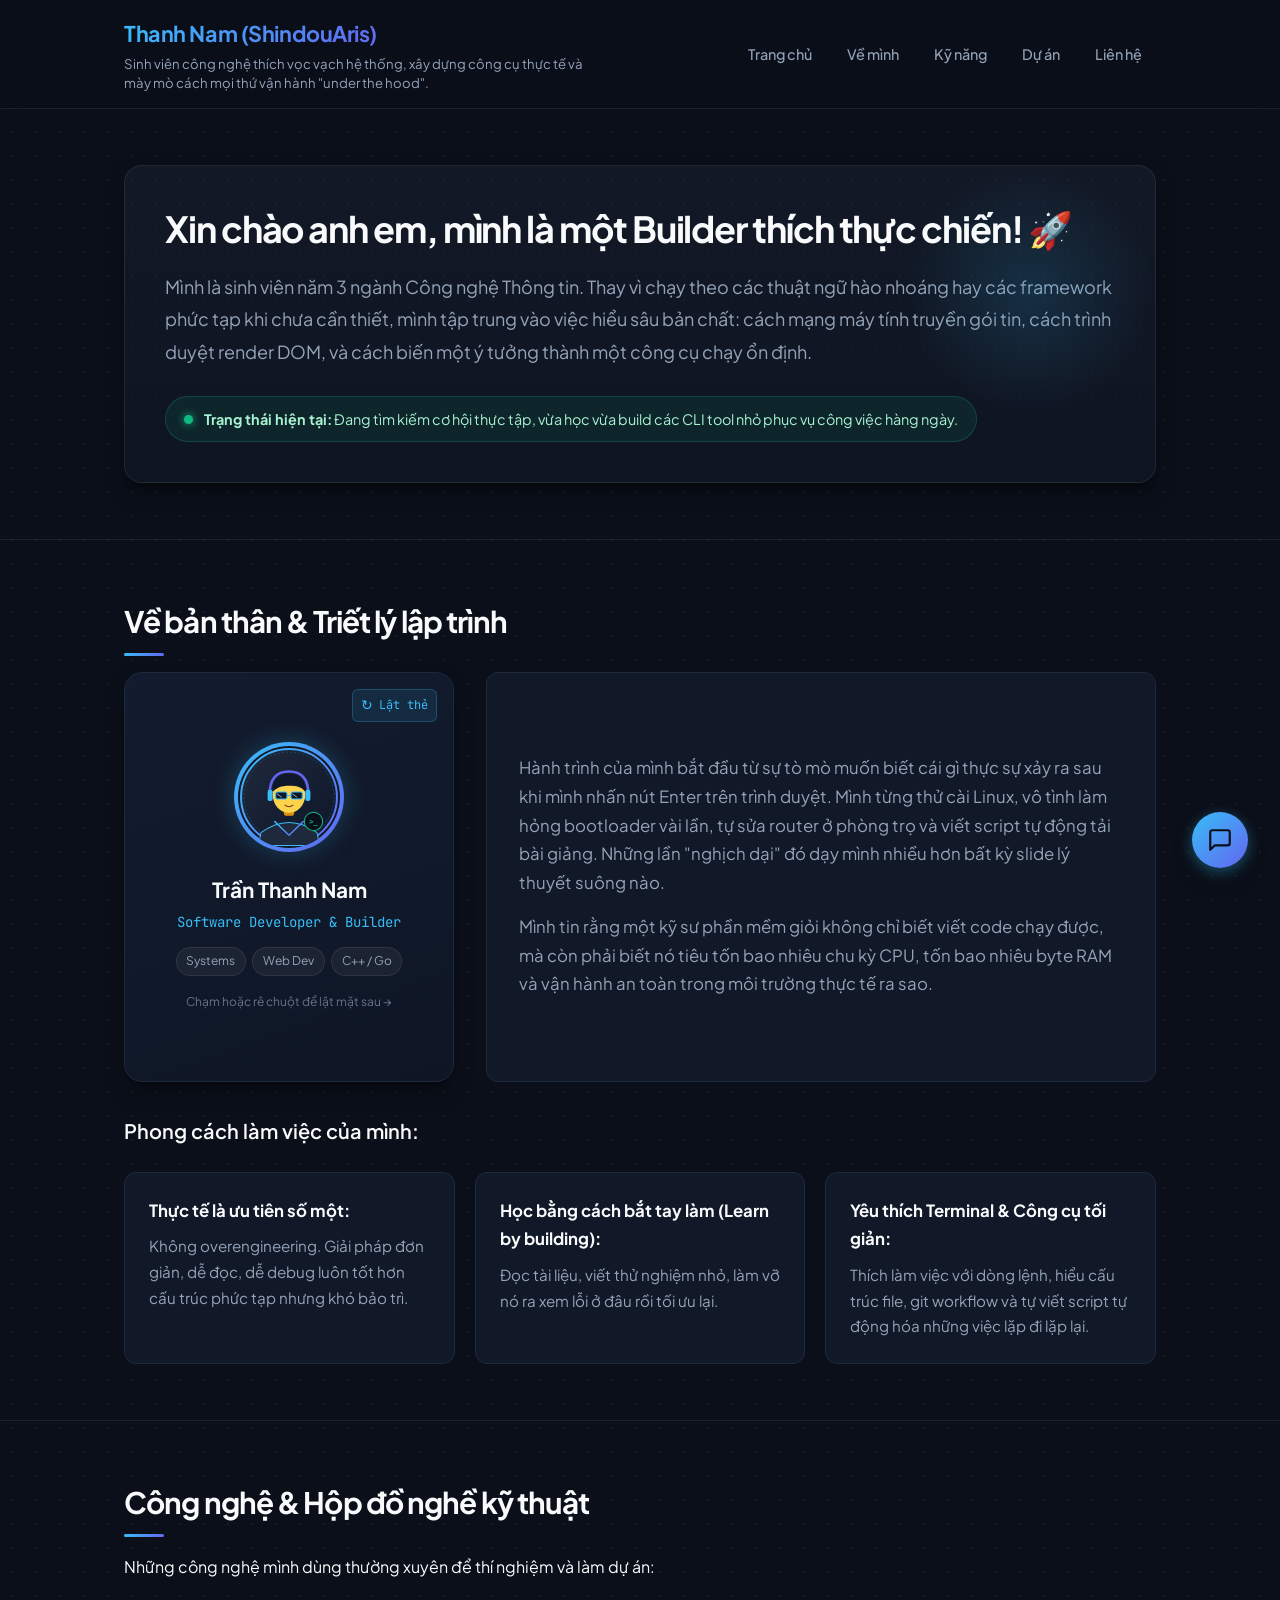
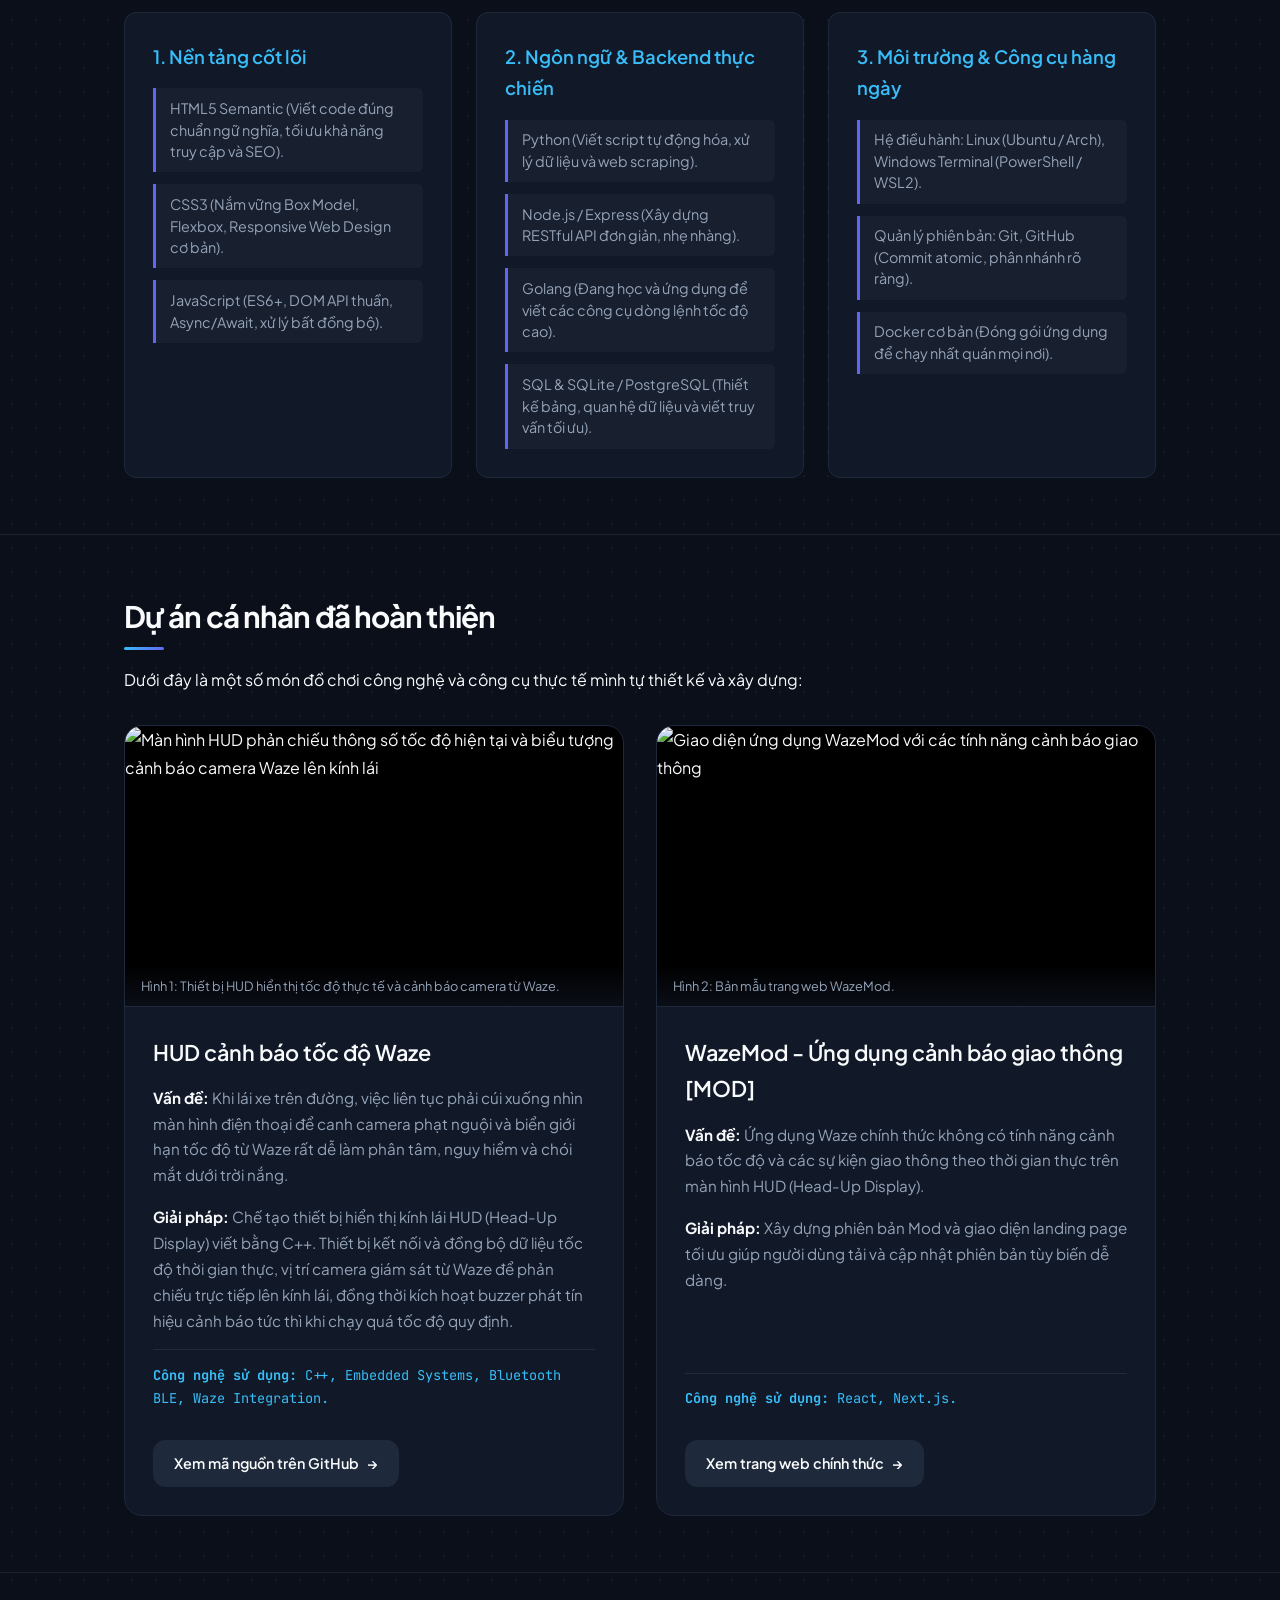
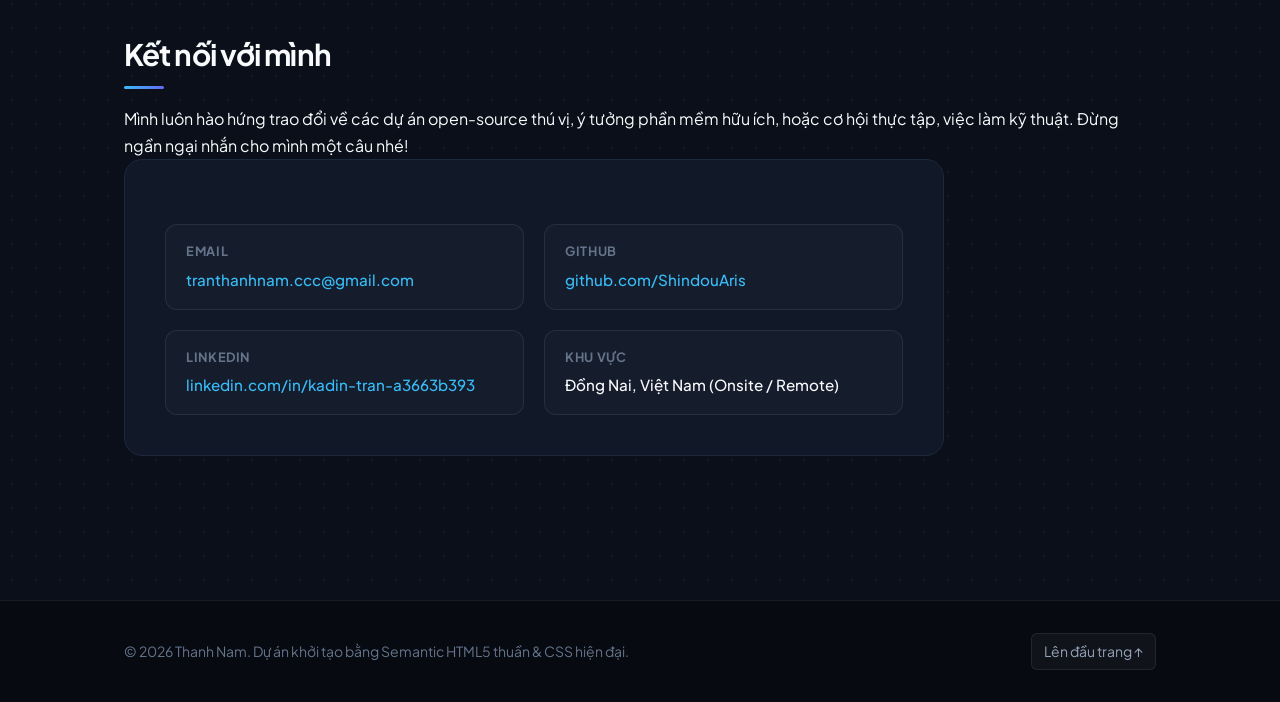
==== commit 76e0673b: "feat: add card flip interaction" ====
--- a/index.html
+++ b/index.html
@@ -112,13 +112,79 @@
     <section id="about">
       <div class="container">
         <h2>Về bản thân &amp; Triết lý lập trình</h2>
-        <div class="about-intro">
-          <p>
-            Hành trình của mình bắt đầu từ sự tò mò muốn biết cái gì thực sự xảy ra sau khi mình nhấn nút
-            Enter trên trình duyệt. Mình từng thử cài Linux, vô tình làm hỏng bootloader vài lần, tự sửa
-            router ở phòng trọ và viết script tự động tải bài giảng. Những lần "nghịch dại" đó dạy mình
-            nhiều hơn bất kỳ slide lý thuyết suông nào.
-          </p>
+
+        <!-- Khung giới thiệu kết hợp Thẻ thông tin cá nhân hiệu ứng lật 3D -->
+        <div class="about-showcase">
+          <!--
+            ======================================================================
+            CARD FLIP EFFECT:
+            - Sử dụng perspective, transform-style: preserve-3d, backface-visibility: hidden.
+            - Mặt trước: Avatar, Tên, Chức danh/Vai trò.
+            - Mặt sau: Email, Số điện thoại, GitHub, LinkedIn, Nút liên hệ.
+            - Hỗ trợ cả hover lẫn click/chạm trên thiết bị cảm ứng.
+            ======================================================================
+          -->
+          <div class="flip-card-container">
+            <div class="flip-card" id="profileFlipCard" tabindex="0" role="region" aria-label="Thẻ thông tin cá nhân của Thanh Nam. Hover hoặc chạm để lật thẻ xem chi tiết liên hệ.">
+              <div class="flip-card-inner">
+                <!-- Mặt trước (Front) -->
+                <div class="flip-card-front">
+                  <div class="flip-hint" aria-hidden="true">
+                    <span class="flip-hint-icon">↻</span> Lật thẻ
+                  </div>
+                  <div class="flip-avatar-box">
+                    <img src="assets/avatar.svg" alt="Avatar đại diện của Trần Thanh Nam" class="flip-avatar" width="110" height="110">
+                  </div>
+                  <h3 class="flip-name">Trần Thanh Nam</h3>
+                  <p class="flip-role">Software Developer &amp; Builder</p>
+                  <div class="flip-tags">
+                    <span class="flip-tag">Systems</span>
+                    <span class="flip-tag">Web Dev</span>
+                    <span class="flip-tag">C++ / Go</span>
+                  </div>
+                  <p class="flip-touch-hint">Chạm hoặc rê chuột để lật mặt sau &rarr;</p>
+                </div>
+
+                <!-- Mặt sau (Back) -->
+                <div class="flip-card-back">
+                  <div class="flip-hint" aria-hidden="true">
+                    <span class="flip-hint-icon">↺</span> Quay lại
+                  </div>
+                  <h4 class="flip-back-title">Thông tin liên hệ</h4>
+                  <div class="flip-contact-item">
+                    <span class="flip-label">Email:</span>
+                    <a href="mailto:tranthanhnam.ccc@gmail.com" class="flip-val">tranthanhnam.ccc@gmail.com</a>
+                  </div>
+                  <div class="flip-contact-item">
+                    <span class="flip-label">Số điện thoại:</span>
+                    <a href="tel:+84912345678" class="flip-val">+84 912 345 678</a>
+                  </div>
+                  <div class="flip-contact-item">
+                    <span class="flip-label">Mạng xã hội:</span>
+                    <div class="flip-socials">
+                      <a href="https://github.com/ShindouAris" target="_blank" rel="noopener noreferrer">GitHub</a>
+                      <span>•</span>
+                      <a href="https://linkedin.com/in/kadin-tran-a3663b393" target="_blank" rel="noopener noreferrer">LinkedIn</a>
+                    </div>
+                  </div>
+                  <a href="#contact" class="btn flip-action-btn">Liên hệ ngay &rarr;</a>
+                </div>
+              </div>
+            </div>
+          </div>
+
+          <div class="about-intro">
+            <p>
+              Hành trình của mình bắt đầu từ sự tò mò muốn biết cái gì thực sự xảy ra sau khi mình nhấn nút
+              Enter trên trình duyệt. Mình từng thử cài Linux, vô tình làm hỏng bootloader vài lần, tự sửa
+              router ở phòng trọ và viết script tự động tải bài giảng. Những lần "nghịch dại" đó dạy mình
+              nhiều hơn bất kỳ slide lý thuyết suông nào.
+            </p>
+            <p style="margin-top: 1rem;">
+              Mình tin rằng một kỹ sư phần mềm giỏi không chỉ biết viết code chạy được, mà còn phải biết nó
+              tiêu tốn bao nhiêu chu kỳ CPU, tốn bao nhiêu byte RAM và vận hành an toàn trong môi trường thực tế ra sao.
+            </p>
+          </div>
         </div>
 
         <h3>Phong cách làm việc của mình:</h3>
@@ -363,5 +429,7 @@
     <span class="fab-tooltip">Liên hệ</span>
   </a>
 
+  <!-- JavaScript tương tác (Card Flip, Hamburger Menu, Scroll Observer) -->
+  <script src="script.js" defer></script>
 </body>
 </html>
--- a/style.css
+++ b/style.css
@@ -338,18 +338,239 @@
 }
 
 /* ==========================================================================
-   6. ABOUT SECTION (TRIẾT LÝ LẬP TRÌNH)
-   - Sử dụng CSS Grid cho danh sách phong cách làm việc để hiển thị dạng thẻ.
+   6. ABOUT SECTION (TRIẾT LÝ LẬP TRÌNH & THẺ PROFILE 3D)
+   - Layout 2 cột: Thẻ thông tin cá nhân 3D lật mặt (Flip Card) và Giới thiệu.
    - Mỗi phong cách là một thẻ với viền và nền riêng biệt.
    ========================================================================== */
+.about-showcase {
+  display: grid;
+  grid-template-columns: 330px 1fr;
+  gap: 2rem;
+  align-items: stretch;
+  margin-bottom: 2rem;
+}
+
+/* ==========================================================================
+   CARD FLIP EFFECT (HIỆU ỨNG LẬT THẺ 3D)
+   - perspective: Tạo không gian phối cảnh 3D.
+   - transform-style: preserve-3d để bảo lưu trục xoay 3D các phần tử con.
+   - backface-visibility: hidden để ẩn mặt sau khi xoay qua 90 độ.
+   - rotateY(180deg): Lật qua mặt thông tin liên hệ.
+   ========================================================================== */
+.flip-card-container {
+  perspective: 1200px;
+  width: 100%;
+}
+
+.flip-card {
+  position: relative;
+  width: 100%;
+  height: 100%;
+  min-height: 410px;
+  cursor: pointer;
+  outline: none;
+}
+
+.flip-card-inner {
+  position: relative;
+  width: 100%;
+  height: 100%;
+  transform-style: preserve-3d;
+  transition: transform 0.8s cubic-bezier(0.34, 1.56, 0.64, 1);
+  will-change: transform;
+}
+
+/* Kích hoạt xoay thẻ: hover trên desktop, class .is-flipped trên thiết bị cảm ứng */
+.flip-card:hover .flip-card-inner,
+.flip-card.is-flipped .flip-card-inner,
+.flip-card:focus-visible .flip-card-inner {
+  transform: rotateY(180deg);
+}
+
+.flip-card-front,
+.flip-card-back {
+  position: absolute;
+  top: 0;
+  left: 0;
+  width: 100%;
+  height: 100%;
+  -webkit-backface-visibility: hidden;
+  backface-visibility: hidden;
+  border-radius: var(--radius-lg);
+  padding: 2rem 1.5rem;
+  display: flex;
+  flex-direction: column;
+  align-items: center;
+  justify-content: center;
+  box-sizing: border-box;
+}
+
+/* Mặt trước (Front) */
+.flip-card-front {
+  background: linear-gradient(160deg, #131c2e 0%, #0e1626 100%);
+  border: 1px solid var(--border-color);
+  box-shadow: var(--shadow-md);
+  transition: border-color var(--transition-normal), box-shadow var(--transition-normal);
+}
+
+.flip-card:hover .flip-card-front,
+.flip-card.is-flipped .flip-card-front {
+  border-color: rgba(56, 189, 248, 0.4);
+}
+
+.flip-hint {
+  position: absolute;
+  top: 1rem;
+  right: 1rem;
+  font-size: 0.75rem;
+  font-family: var(--font-mono);
+  color: var(--accent-cyan);
+  background-color: rgba(56, 189, 248, 0.1);
+  border: 1px solid rgba(56, 189, 248, 0.25);
+  padding: 0.2rem 0.5rem;
+  border-radius: var(--radius-sm);
+  display: flex;
+  align-items: center;
+  gap: 0.35rem;
+  pointer-events: none;
+}
+
+.flip-hint-icon {
+  font-size: 0.9rem;
+}
+
+.flip-avatar-box {
+  width: 110px;
+  height: 110px;
+  border-radius: 50%;
+  padding: 4px;
+  background: var(--accent-gradient);
+  box-shadow: var(--shadow-glow);
+  margin-bottom: 1rem;
+  display: flex;
+  align-items: center;
+  justify-content: center;
+}
+
+.flip-avatar {
+  width: 100%;
+  height: 100%;
+  border-radius: 50%;
+  background-color: var(--bg-surface);
+  object-fit: cover;
+}
+
+.flip-name {
+  font-size: 1.3rem;
+  font-weight: 700;
+  color: var(--text-main);
+  margin: 0.25rem 0;
+}
+
+.flip-role {
+  font-size: 0.875rem;
+  color: var(--accent-cyan);
+  font-family: var(--font-mono);
+  margin-bottom: 0.75rem;
+}
+
+.flip-tags {
+  display: flex;
+  flex-wrap: wrap;
+  gap: 0.4rem;
+  justify-content: center;
+  margin-bottom: 1rem;
+}
+
+.flip-tag {
+  font-size: 0.75rem;
+  padding: 0.2rem 0.6rem;
+  background-color: rgba(255, 255, 255, 0.05);
+  border: 1px solid var(--border-subtle);
+  border-radius: var(--radius-full);
+  color: var(--text-muted);
+}
+
+.flip-touch-hint {
+  font-size: 0.75rem;
+  color: var(--text-dim);
+  margin: 0;
+}
+
+/* Mặt sau (Back) */
+.flip-card-back {
+  background: linear-gradient(160deg, #0f1a2e 0%, #17243c 100%);
+  border: 1px solid var(--accent-cyan);
+  box-shadow: var(--shadow-lg), var(--shadow-glow);
+  transform: rotateY(180deg);
+  text-align: left;
+  align-items: stretch;
+  justify-content: space-between;
+}
+
+.flip-back-title {
+  font-size: 1.15rem;
+  color: var(--accent-cyan);
+  margin-top: 0.5rem;
+  margin-bottom: 1rem;
+  border-bottom: 1px solid var(--border-subtle);
+  padding-bottom: 0.5rem;
+}
+
+.flip-contact-item {
+  display: flex;
+  flex-direction: column;
+  gap: 0.2rem;
+  margin-bottom: 0.75rem;
+}
+
+.flip-label {
+  font-size: 0.75rem;
+  font-family: var(--font-mono);
+  color: var(--text-dim);
+  text-transform: uppercase;
+  letter-spacing: 0.05em;
+}
+
+.flip-val {
+  font-size: 0.9rem;
+  color: var(--text-main);
+  word-break: break-all;
+}
+
+.flip-val:hover {
+  color: var(--accent-cyan);
+}
+
+.flip-socials {
+  display: flex;
+  align-items: center;
+  gap: 0.5rem;
+  font-size: 0.85rem;
+}
+
+.flip-socials a {
+  color: var(--accent-cyan);
+}
+
+.flip-action-btn {
+  width: 100%;
+  margin-top: 0.5rem;
+  font-size: 0.85rem;
+  padding: 0.55rem 1rem;
+}
+
 .about-intro {
   background-color: var(--bg-surface);
   border: 1px solid var(--border-color);
   border-radius: var(--radius-md);
   padding: 1.75rem 2rem;
-  margin-bottom: 2rem;
+  margin-bottom: 0;
   color: var(--text-muted);
   font-size: 1.05rem;
+  display: flex;
+  flex-direction: column;
+  justify-content: center;
 }
 
 /* Lý do dùng CSS Grid:
@@ -801,6 +1022,17 @@
     padding: 1.5rem;
   }
 
+  .about-showcase {
+    grid-template-columns: 1fr;
+    gap: 1.5rem;
+  }
+
+  .flip-card {
+    min-height: 420px;
+    max-width: 360px;
+    margin: 0 auto;
+  }
+
   .skills-grid,
   .projects-grid {
     grid-template-columns: 1fr; /* Dự án và kỹ năng xếp 1 cột trên màn hình nhỏ */
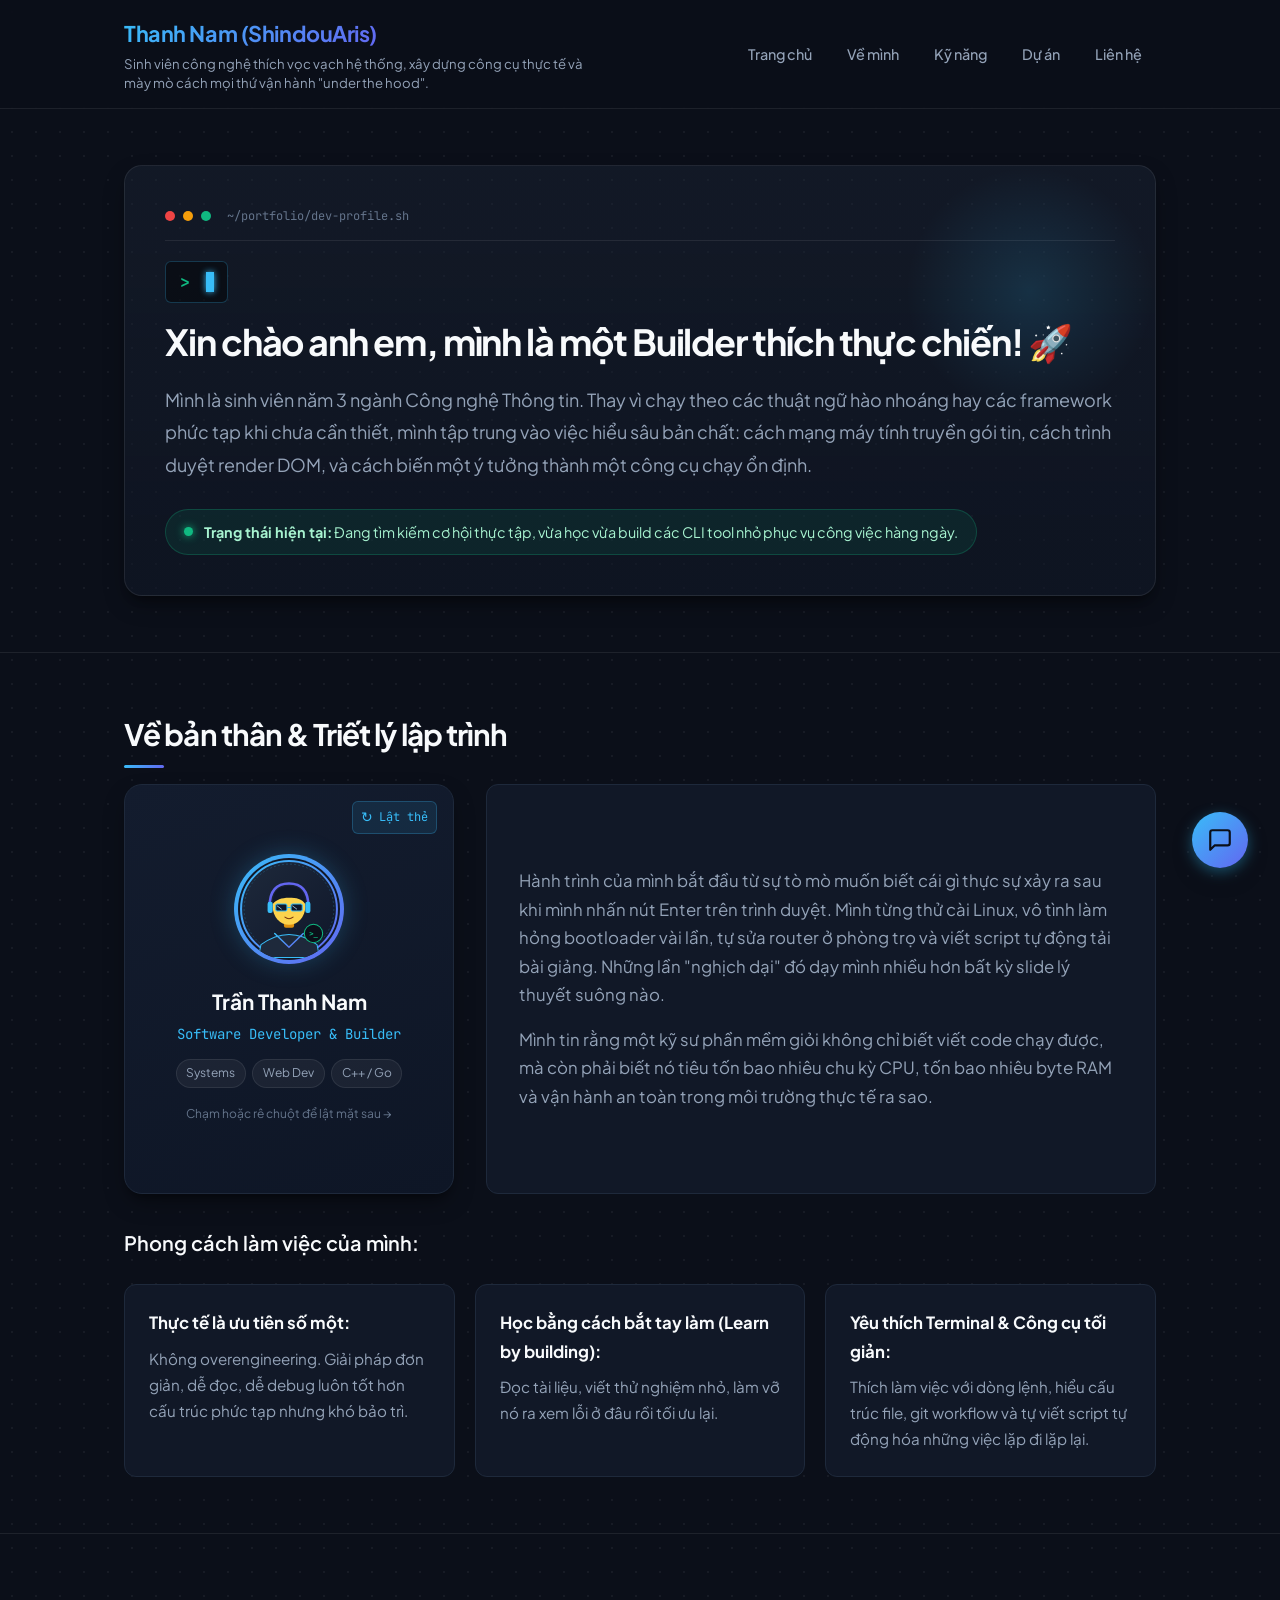
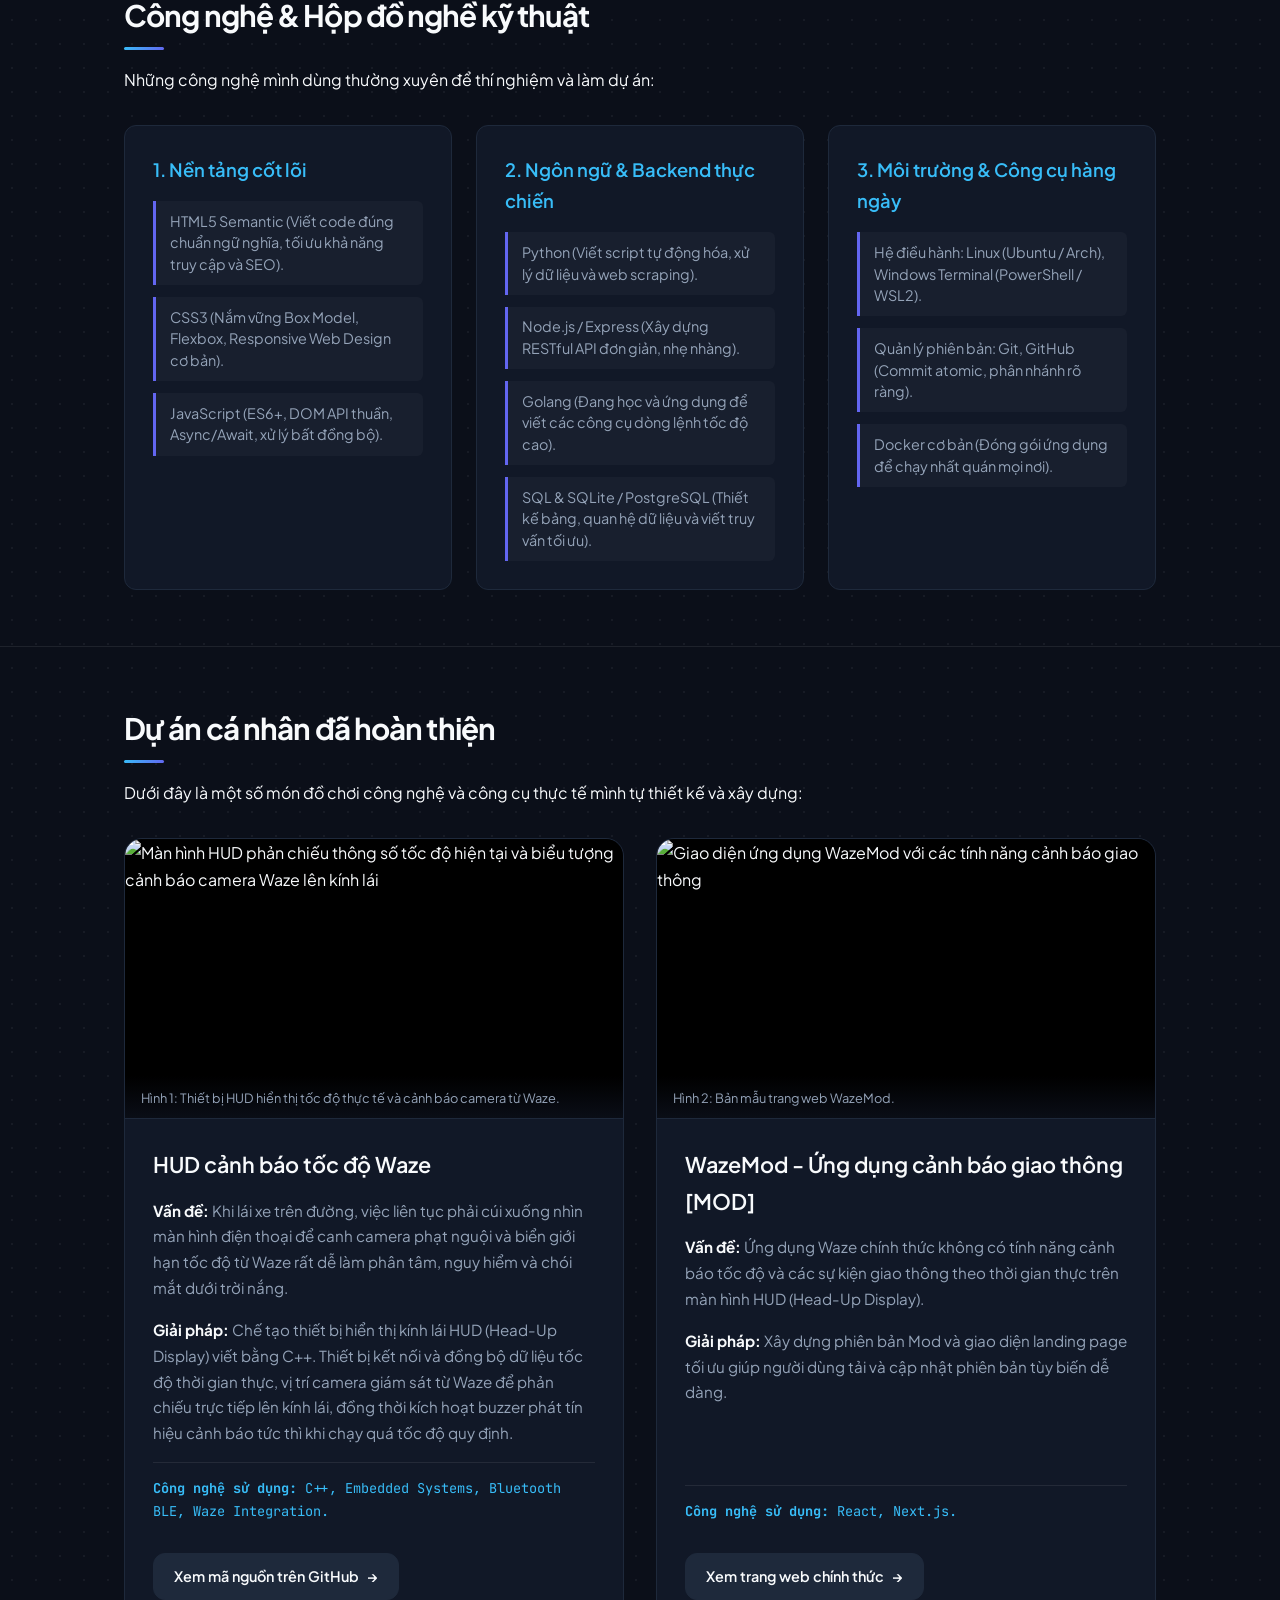
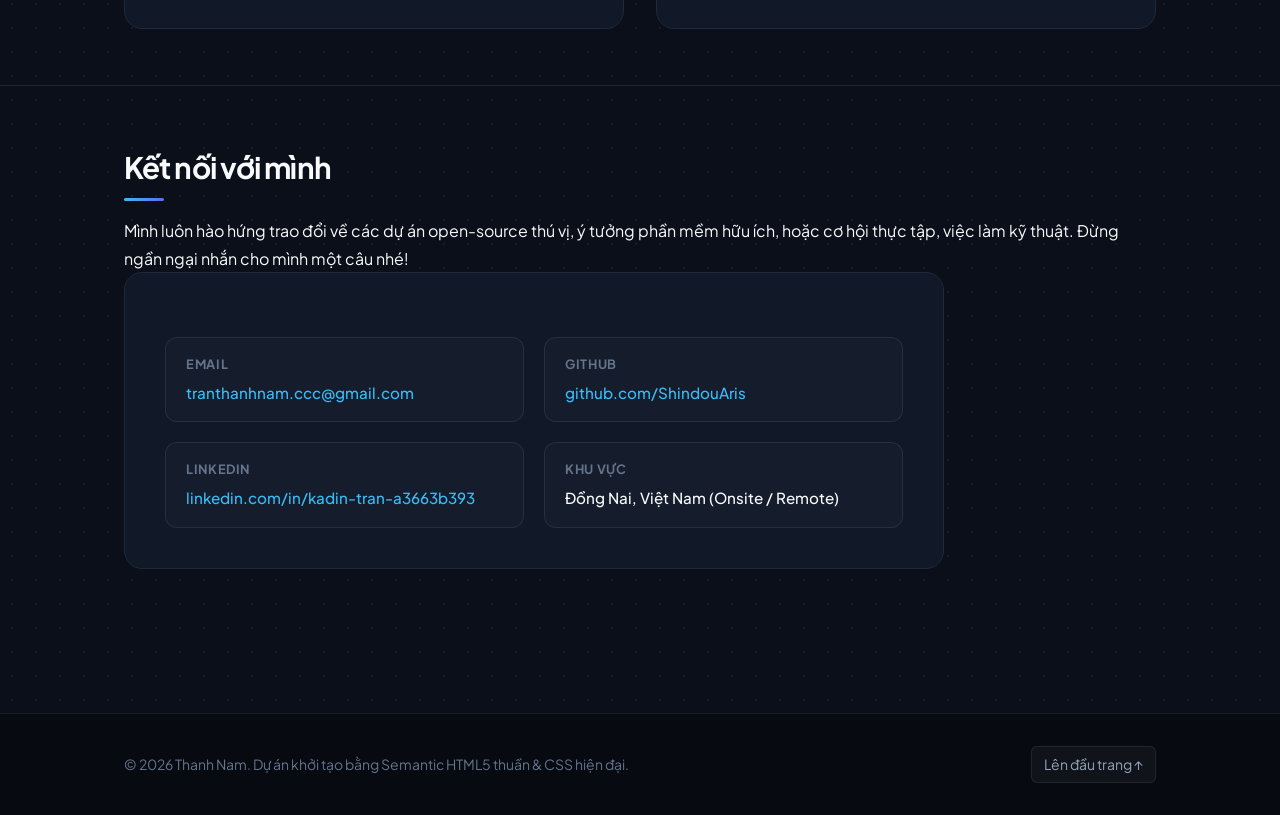
==== commit 166a75d7: "feat: add CSS typing effect" ====
--- a/index.html
+++ b/index.html
@@ -84,6 +84,28 @@
     <section id="hero">
       <div class="container">
         <div class="hero-card">
+          <!-- Thanh điều khiển mô phỏng Terminal -->
+          <div class="terminal-header" aria-hidden="true">
+            <span class="terminal-btn red"></span>
+            <span class="terminal-btn yellow"></span>
+            <span class="terminal-btn green"></span>
+            <span class="terminal-path">~/portfolio/dev-profile.sh</span>
+          </div>
+
+          <!--
+            ======================================================================
+            CSS TYPING EFFECT:
+            - 100% Thuần CSS: @keyframes, steps() và monospace font.
+            - Không dùng bất kỳ JavaScript nào cho hiệu ứng gõ.
+            - Có con trỏ nhấp nháy nhịp nhàng chuẩn giao diện lập trình.
+            ======================================================================
+          -->
+          <div class="hero-typing-container" aria-label="Tôi là một Web Developer...">
+            <span class="typing-prefix" aria-hidden="true">&gt;&nbsp;</span>
+            <span class="typing-text" aria-hidden="true">Tôi là một Web Developer...</span>
+            <span class="typing-cursor" aria-hidden="true"></span>
+          </div>
+
           <h2>Xin chào anh em, mình là một Builder thích thực chiến! 🚀</h2>
           <p class="hero-desc">
             Mình là sinh viên năm 3 ngành Công nghệ Thông tin. Thay vì chạy theo các thuật ngữ hào nhoáng
--- a/style.css
+++ b/style.css
@@ -286,6 +286,101 @@
   pointer-events: none;
 }
 
+/* Thanh điều khiển terminal mô phỏng */
+.terminal-header {
+  display: flex;
+  align-items: center;
+  gap: 0.5rem;
+  margin-bottom: 1.25rem;
+  padding-bottom: 0.85rem;
+  border-bottom: 1px solid var(--border-subtle);
+}
+
+.terminal-btn {
+  width: 10px;
+  height: 10px;
+  border-radius: 50%;
+  display: inline-block;
+}
+
+.terminal-btn.red { background-color: #ef4444; }
+.terminal-btn.yellow { background-color: #f59e0b; }
+.terminal-btn.green { background-color: #10b981; }
+
+.terminal-path {
+  font-family: var(--font-mono);
+  font-size: 0.75rem;
+  color: var(--text-dim);
+  margin-left: 0.5rem;
+}
+
+/* ==========================================================================
+   CSS TYPING EFFECT (HIỆU ỨNG GÕ CHỮ THUẦN CSS)
+   - Sử dụng @keyframes kết hợp steps() để dịch chuyển chiều rộng theo số ký tự.
+   - 100% thuần HTML + CSS, không dùng bất kỳ JavaScript nào.
+   - Con trỏ nhấp nháy mô phỏng terminal/code editor chuẩn xác.
+   ========================================================================== */
+.hero-typing-container {
+  display: inline-flex;
+  align-items: center;
+  margin-bottom: 1rem;
+  padding: 0.35rem 0.85rem;
+  background-color: rgba(0, 0, 0, 0.4);
+  border: 1px solid rgba(56, 189, 248, 0.25);
+  border-radius: var(--radius-sm);
+  font-family: var(--font-mono);
+  font-size: 1.05rem;
+  color: var(--accent-cyan);
+  max-width: 100%;
+}
+
+.typing-prefix {
+  color: var(--accent-green);
+  font-weight: 700;
+  margin-right: 0.25rem;
+  user-select: none;
+}
+
+.typing-text {
+  display: inline-block;
+  overflow: hidden;
+  white-space: nowrap;
+  letter-spacing: 0.04em;
+  width: 0;
+  /* 28 ký tự trong chuỗi "Tôi là một Web Developer..." */
+  animation: typing-animation 4.5s steps(28, end) infinite alternate;
+  will-change: width;
+}
+
+.typing-cursor {
+  display: inline-block;
+  width: 8px;
+  height: 1.15em;
+  background-color: var(--accent-cyan);
+  margin-left: 2px;
+  vertical-align: middle;
+  animation: cursor-blink 0.75s step-end infinite;
+  box-shadow: 0 0 6px var(--accent-cyan);
+}
+
+@keyframes typing-animation {
+  0%, 15% {
+    width: 0;
+  }
+  70%, 100% {
+    width: 28ch;
+  }
+}
+
+@keyframes cursor-blink {
+  0%, 100% {
+    opacity: 1;
+  }
+  50% {
+    opacity: 0;
+  }
+}
+
 #hero h2 {
   font-size: 2.25rem;
   line-height: 1.25;
@@ -1064,6 +1159,11 @@
     width: 100%; /* Nút full width trên điện thoại giúp dễ chạm bấm */
   }
 
+  .hero-typing-container {
+    font-size: 0.85rem;
+    padding: 0.25rem 0.6rem;
+  }
+
   /* Tối ưu Floating Action Button trên mobile để không cản trở nội dung */
   .floating-contact-btn {
     bottom: 1.25rem;
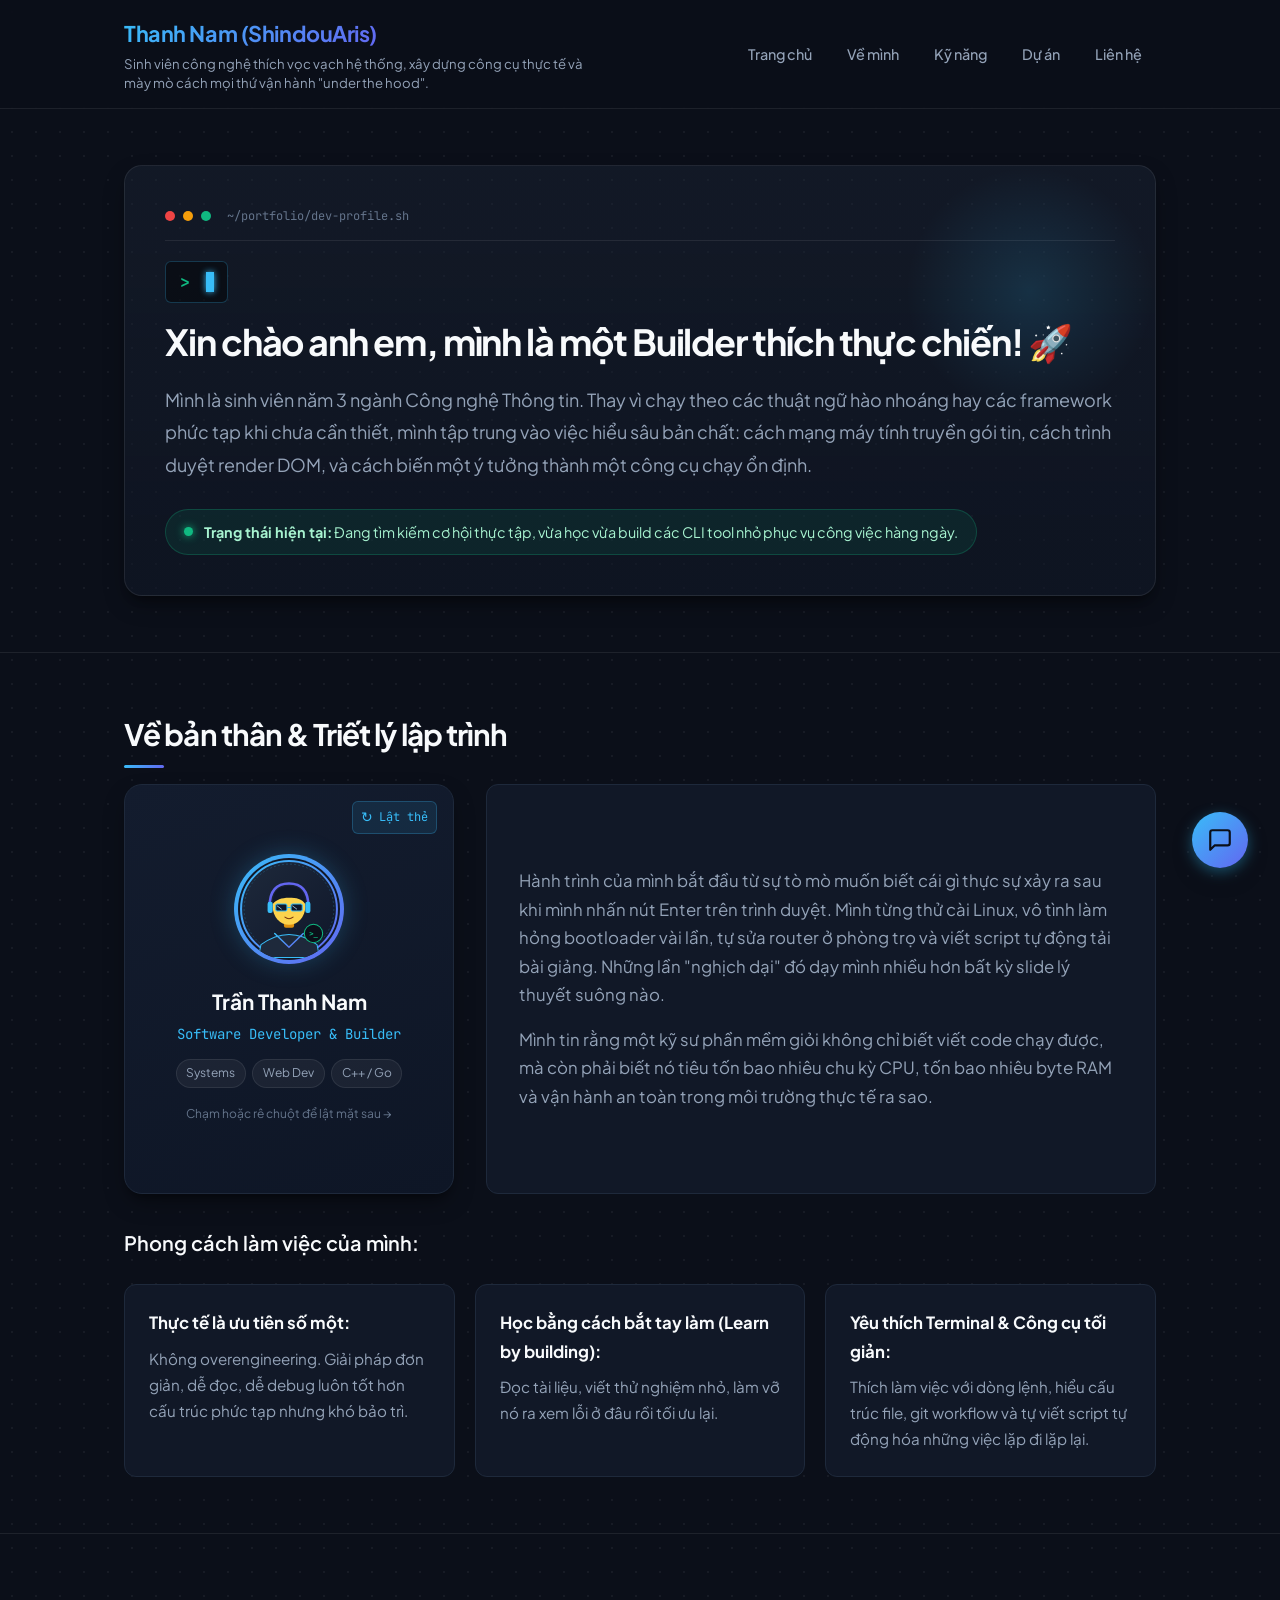
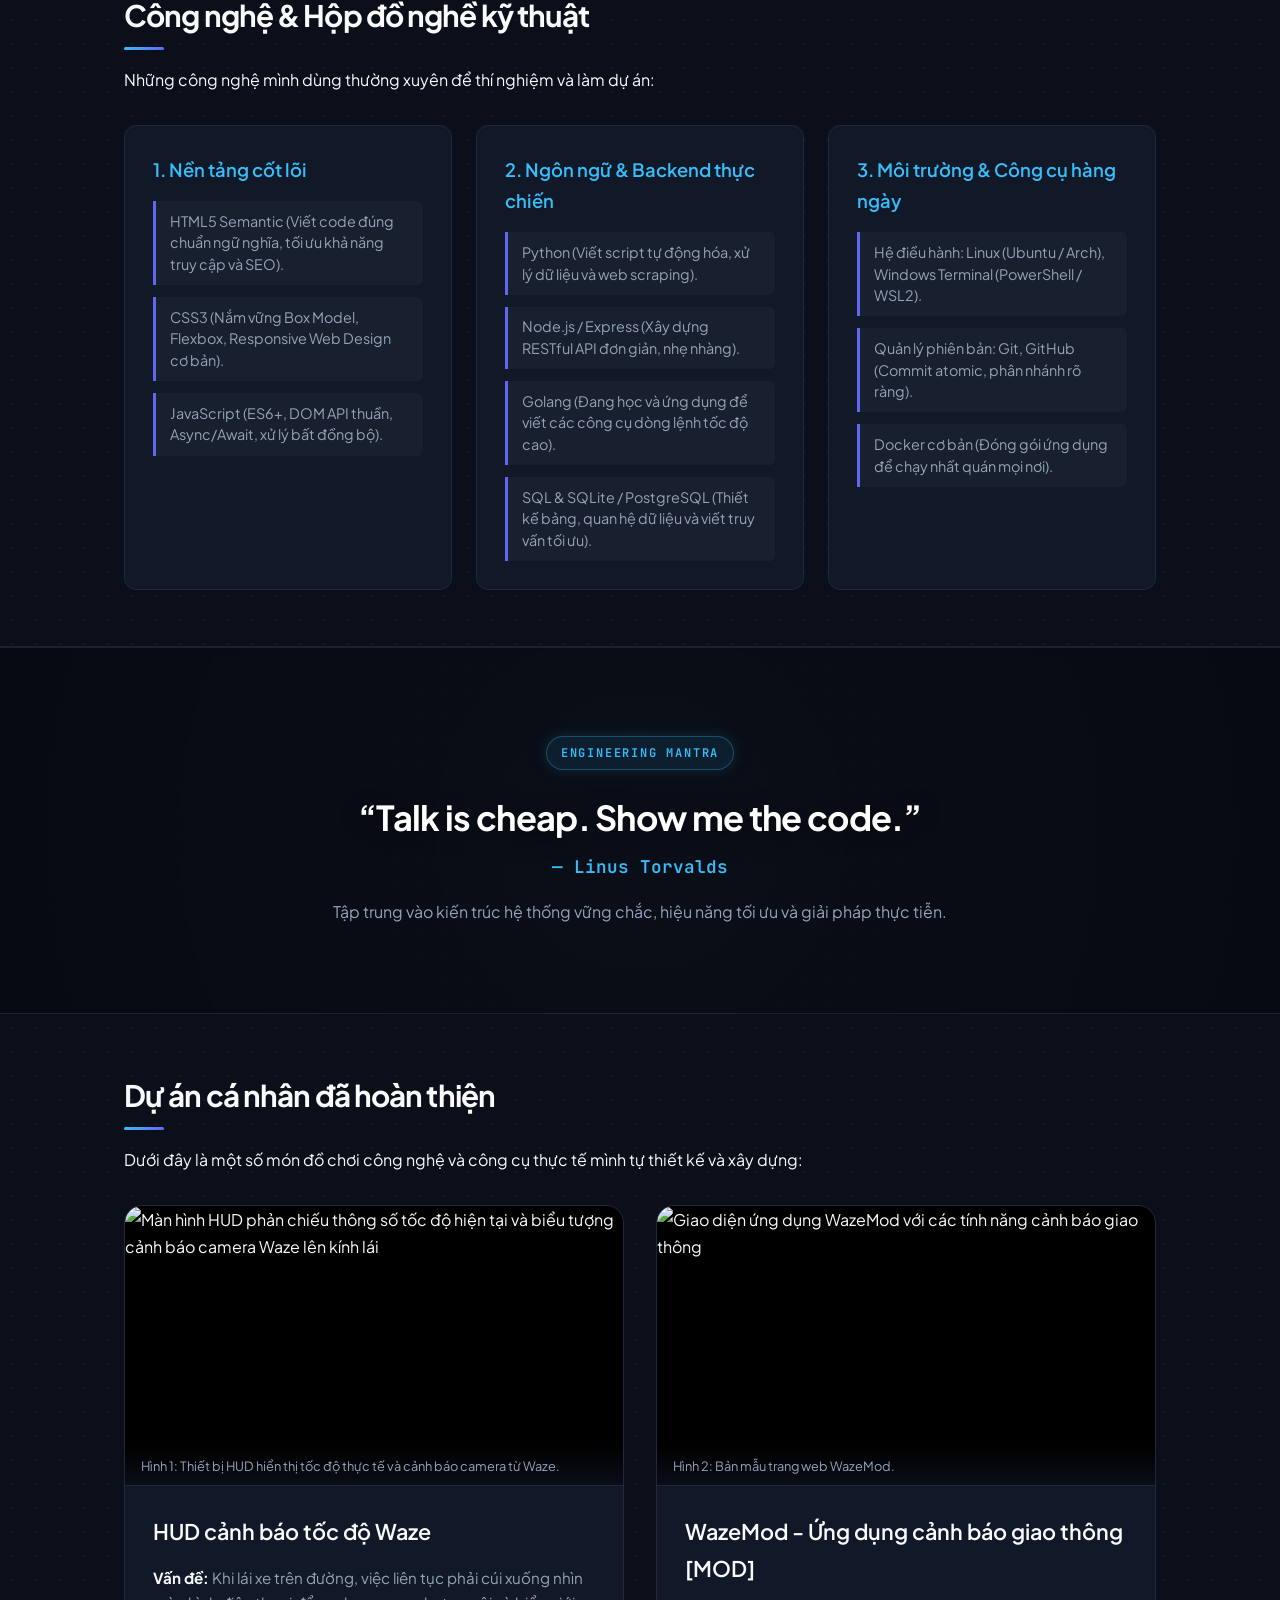
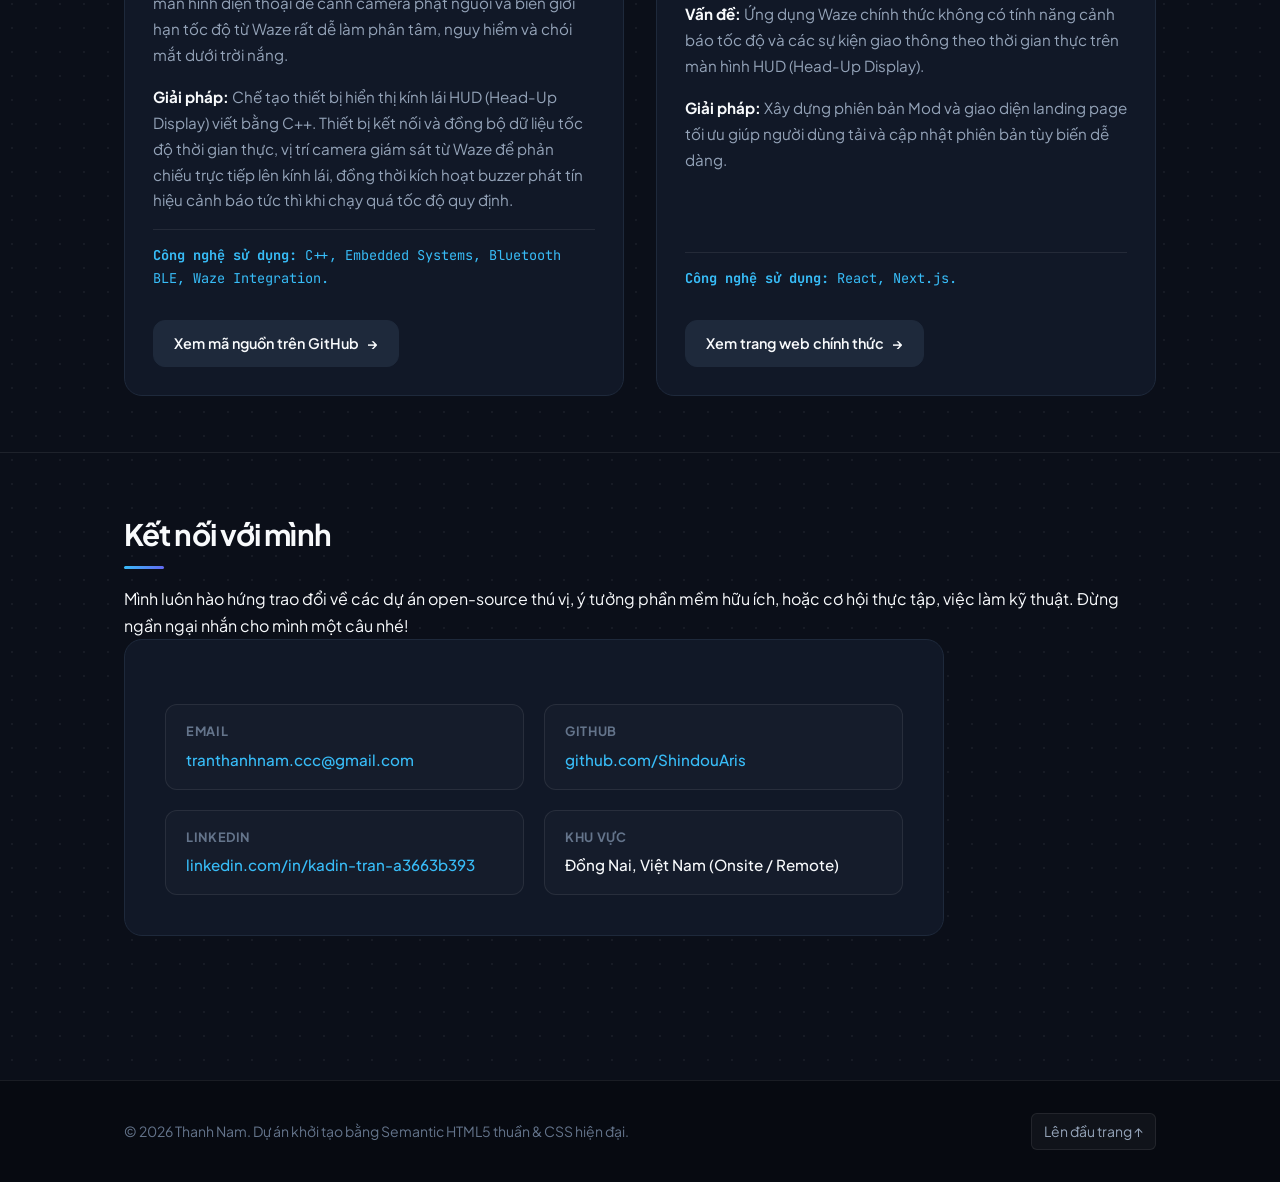
==== commit 6bb7ea2b: "feat: add parallax banner" ====
--- a/index.html
+++ b/index.html
@@ -273,6 +273,28 @@
             </ul>
           </div>
         </div>
+      </div>
+    </section>
+
+    <!--
+      ==========================================================================
+      PARALLAX BANNER (BANNER HIỆU ỨNG PARALLAX)
+      - Sử dụng background-attachment: fixed kết hợp background-size: cover để
+        tạo chiều sâu thị giác khi cuộn nội dung.
+      - Phủ lớp gradient overlay tối mờ giữ độ tương phản cao cho chữ.
+      - Hỗ trợ fallback mềm (background-attachment: scroll) trên thiết bị di động
+        để bảo đảm hiệu năng và tương thích trình duyệt Safari/Android.
+      ==========================================================================
+    -->
+    <section class="parallax-banner" aria-label="Triết lý công nghệ">
+      <div class="parallax-overlay"></div>
+      <div class="container parallax-content">
+        <div class="parallax-badge">ENGINEERING MANTRA</div>
+        <blockquote class="parallax-quote">
+          <p class="quote-text">&ldquo;Talk is cheap. Show me the code.&rdquo;</p>
+          <cite class="quote-author">&mdash; Linus Torvalds</cite>
+        </blockquote>
+        <p class="parallax-sub">Tập trung vào kiến trúc hệ thống vững chắc, hiệu năng tối ưu và giải pháp thực tiễn.</p>
       </div>
     </section>
 
--- a/style.css
+++ b/style.css
@@ -769,6 +769,88 @@
 }
 
 /* ==========================================================================
+   PARALLAX BANNER (BANNER HIỆU ỨNG PARALLAX)
+   - background-attachment: fixed giữ ảnh nền chuyển động tương đối so với nội dung.
+   - background-position: center; background-size: cover;
+   - Lớp overlay mờ đảm bảo khả năng đọc văn bản cao nhất.
+   - Hỗ trợ fallback mềm trên mobile (background-attachment: scroll).
+   ========================================================================== */
+.parallax-banner {
+  position: relative;
+  background-image: url('assets/parallax-bg.svg');
+  background-attachment: fixed;
+  background-position: center;
+  background-repeat: no-repeat;
+  background-size: cover;
+  padding: 5.5rem 0;
+  text-align: center;
+  overflow: hidden;
+  border-top: 1px solid var(--border-subtle);
+  border-bottom: 1px solid var(--border-subtle);
+}
+
+.parallax-overlay {
+  position: absolute;
+  inset: 0;
+  background: radial-gradient(circle at center, rgba(11, 15, 25, 0.75) 0%, rgba(7, 10, 18, 0.92) 100%);
+  backdrop-filter: blur(2px);
+  -webkit-backdrop-filter: blur(2px);
+  pointer-events: none;
+}
+
+.parallax-content {
+  position: relative;
+  z-index: 2;
+  max-width: 760px;
+}
+
+.parallax-badge {
+  display: inline-block;
+  font-family: var(--font-mono);
+  font-size: 0.75rem;
+  font-weight: 600;
+  letter-spacing: 0.15em;
+  color: var(--accent-cyan);
+  background-color: rgba(56, 189, 248, 0.1);
+  border: 1px solid rgba(56, 189, 248, 0.3);
+  padding: 0.35rem 0.85rem;
+  border-radius: var(--radius-full);
+  margin-bottom: 1.5rem;
+  box-shadow: 0 0 15px rgba(56, 189, 248, 0.15);
+}
+
+.parallax-quote {
+  margin: 0;
+}
+
+.quote-text {
+  font-size: 2.15rem;
+  font-weight: 700;
+  letter-spacing: -0.02em;
+  color: #fff;
+  line-height: 1.35;
+  margin-bottom: 0.75rem;
+  text-shadow: 0 4px 20px rgba(0, 0, 0, 0.6);
+}
+
+.quote-author {
+  display: block;
+  font-size: 1.1rem;
+  font-style: normal;
+  font-weight: 600;
+  color: var(--accent-cyan);
+  font-family: var(--font-mono);
+  margin-bottom: 1rem;
+}
+
+.parallax-sub {
+  font-size: 1rem;
+  color: var(--text-muted);
+  max-width: 620px;
+  margin: 0 auto;
+}
+
+/* ==========================================================================
    8. PROJECTS SECTION (DANH SÁCH DỰ ÁN NỔI BẬT)
    - Mỗi dự án là một thẻ <article> độc lập.
    - Khung ảnh <figure> có hiệu ứng zoom nhẹ khi hover và bảo đảm tỷ lệ 16:9.
@@ -1133,6 +1215,16 @@
     grid-template-columns: 1fr; /* Dự án và kỹ năng xếp 1 cột trên màn hình nhỏ */
   }
 
+  /* Fallback hiệu ứng Parallax trên thiết bị di động & tablet */
+  .parallax-banner {
+    background-attachment: scroll;
+    padding: 3.5rem 0;
+  }
+
+  .quote-text {
+    font-size: 1.55rem;
+  }
+
   .footer-inner {
     flex-direction: column;
     text-align: center;
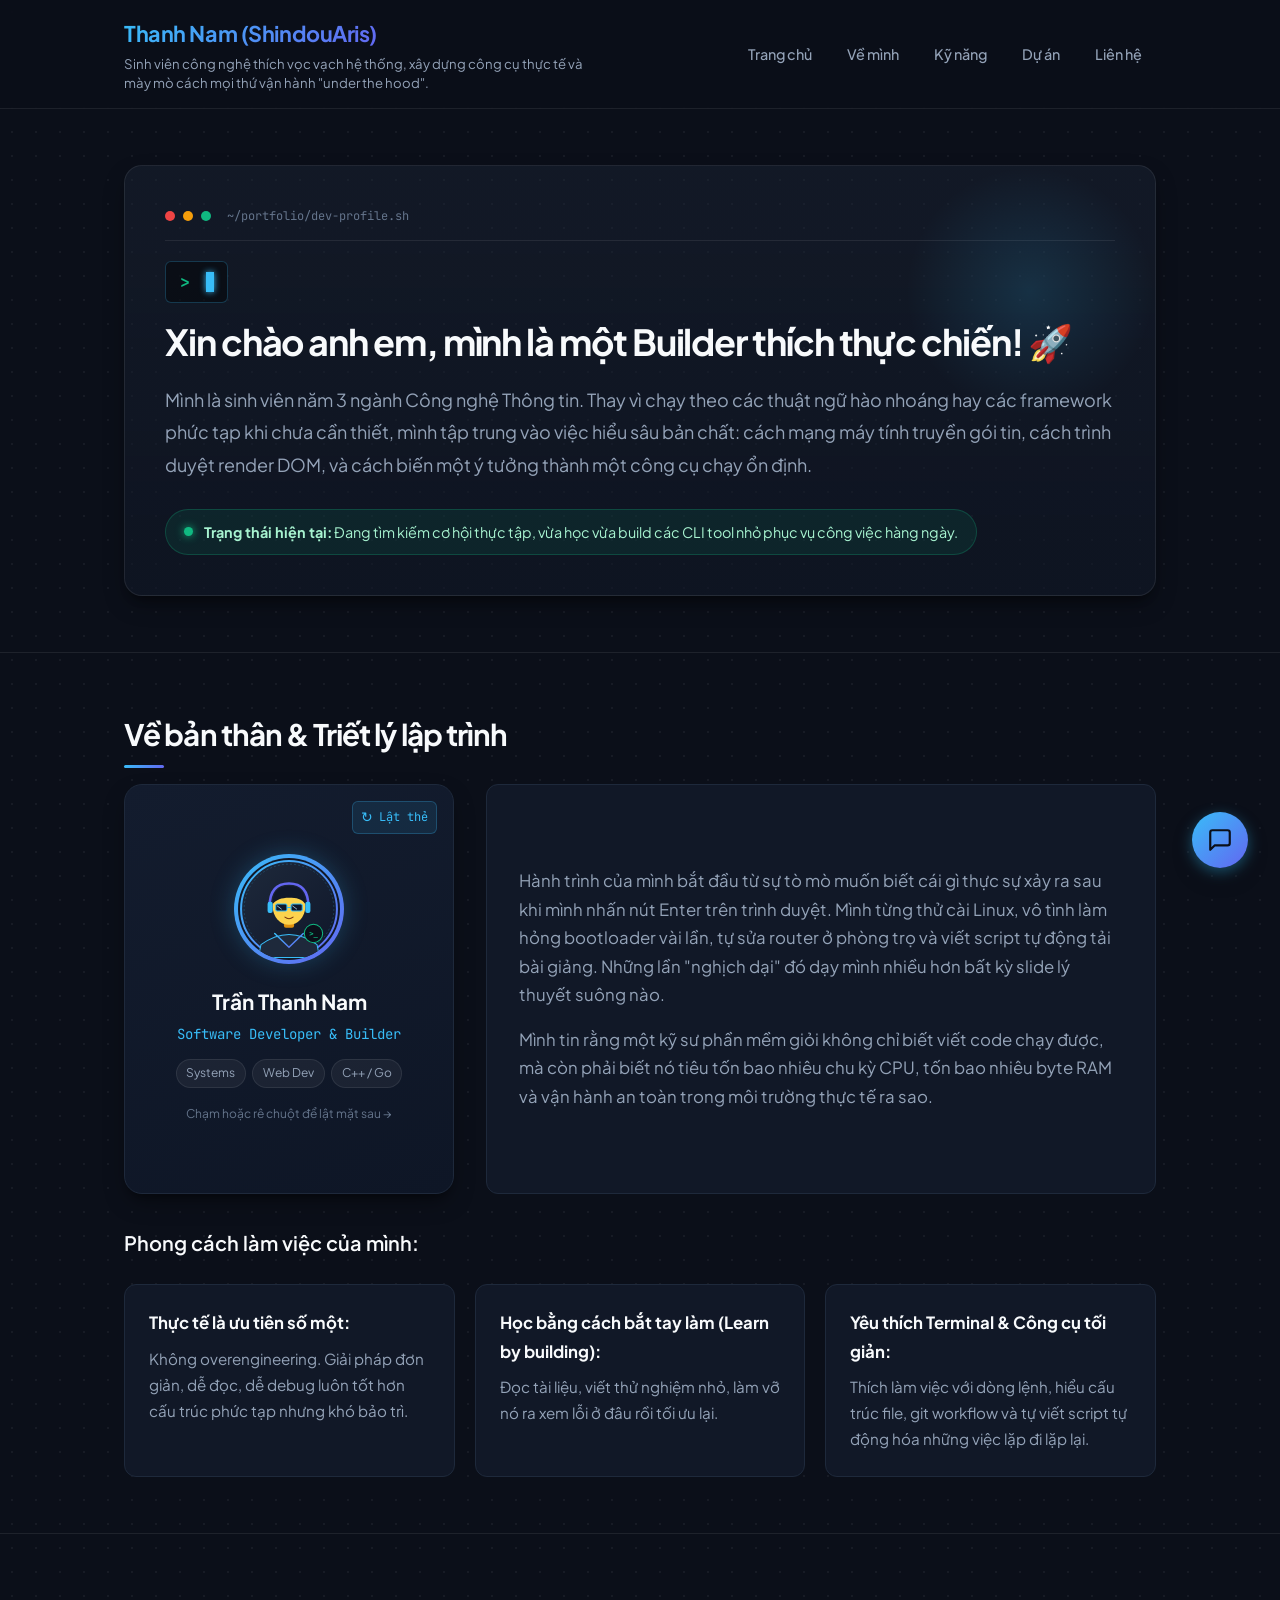
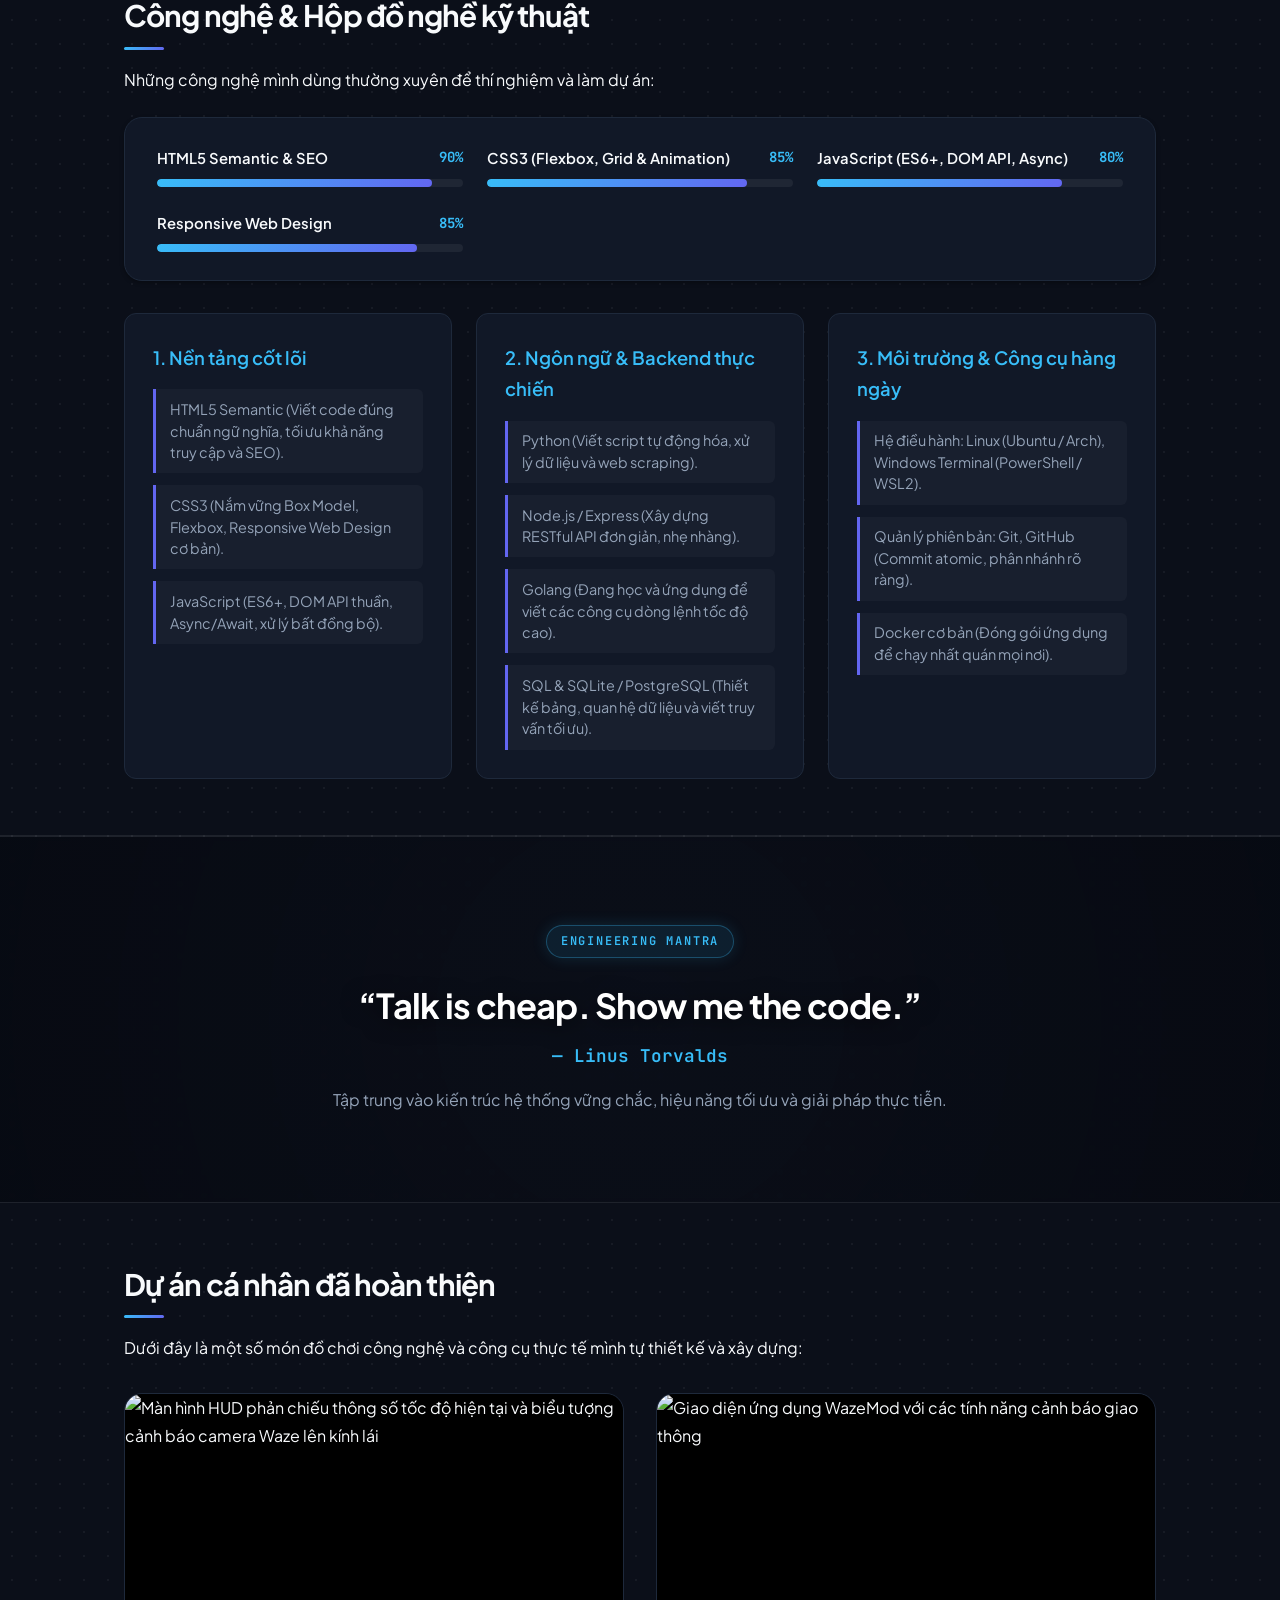
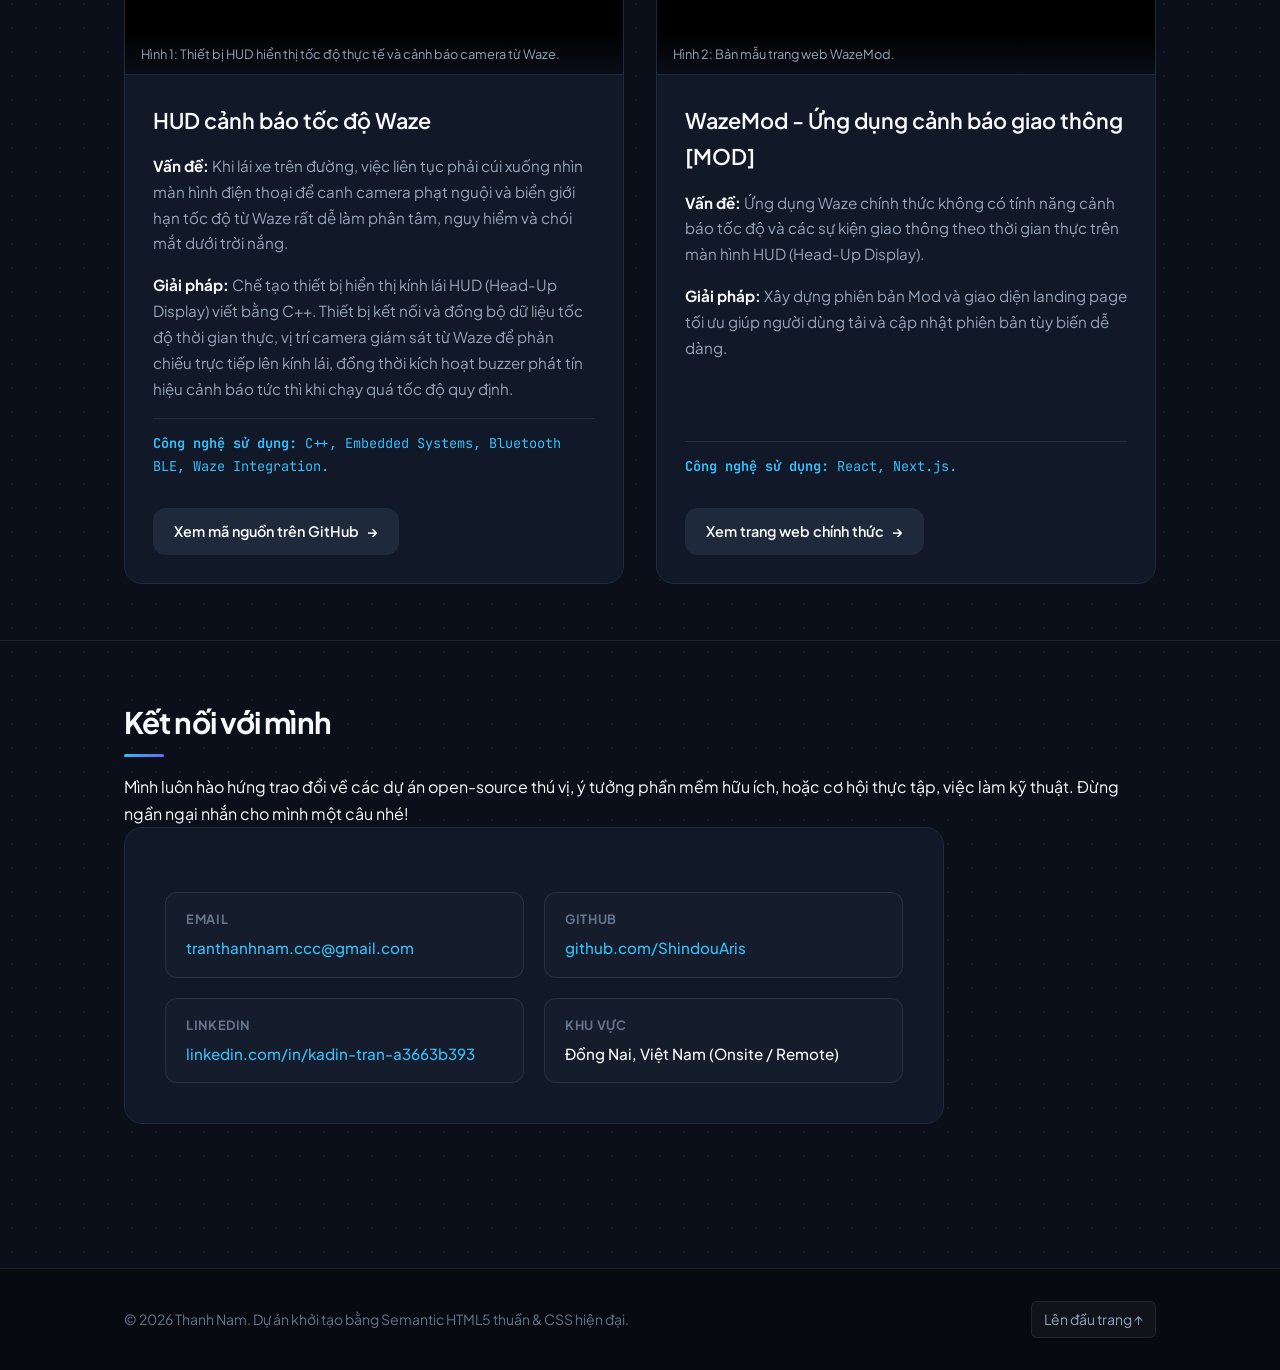
==== commit 618c99ac: "feat: add animated skill progress bars" ====
--- a/index.html
+++ b/index.html
@@ -43,7 +43,20 @@
           chuyển trang, thường được bọc trong danh sách <ul> hoặc <ol>.
         ==========================================================================
       -->
-      <nav aria-label="Điều hướng chính">
+      <!--
+        ==========================================================================
+        HAMBURGER BUTTON:
+        - Nút mở menu trên thiết bị di động (mobile & tablet).
+        - 3 thanh span ngang được animate bằng transform & opacity thành dấu ×.
+        ==========================================================================
+      -->
+      <button class="hamburger-btn" id="menuToggle" aria-label="Mở menu điều hướng" aria-expanded="false" aria-controls="primaryNav">
+        <span class="hamburger-bar top-bar"></span>
+        <span class="hamburger-bar mid-bar"></span>
+        <span class="hamburger-bar bot-bar"></span>
+      </button>
+
+      <nav id="primaryNav" aria-label="Điều hướng chính">
         <ul>
           <li><a href="#hero">Trang chủ</a></li>
           <li><a href="#about">Về mình</a></li>
@@ -240,6 +253,56 @@
       <div class="container">
         <h2>Công nghệ &amp; Hộp đồ nghề kỹ thuật</h2>
         <p>Những công nghệ mình dùng thường xuyên để thí nghiệm và làm dự án:</p>
+
+        <!--
+          ======================================================================
+          SKILL PROGRESS BARS (THANH KỸ NĂNG CHẠY TIẾN ĐỘ)
+          - Sử dụng CSS Custom Properties: --skill-level
+          - Kích hoạt bằng IntersectionObserver khi xuất hiện trong viewport.
+          - Thanh tiến độ animate mượt mà từ 0% → giá trị kỹ năng.
+          ======================================================================
+        -->
+        <div class="skill-bars-showcase">
+          <div class="skill-bar-item" style="--skill-level: 90%;">
+            <div class="skill-bar-header">
+              <span class="skill-bar-title">HTML5 Semantic &amp; SEO</span>
+              <span class="skill-bar-percent">90%</span>
+            </div>
+            <div class="skill-bar-track">
+              <div class="skill-bar-fill"></div>
+            </div>
+          </div>
+
+          <div class="skill-bar-item" style="--skill-level: 85%;">
+            <div class="skill-bar-header">
+              <span class="skill-bar-title">CSS3 (Flexbox, Grid &amp; Animation)</span>
+              <span class="skill-bar-percent">85%</span>
+            </div>
+            <div class="skill-bar-track">
+              <div class="skill-bar-fill"></div>
+            </div>
+          </div>
+
+          <div class="skill-bar-item" style="--skill-level: 80%;">
+            <div class="skill-bar-header">
+              <span class="skill-bar-title">JavaScript (ES6+, DOM API, Async)</span>
+              <span class="skill-bar-percent">80%</span>
+            </div>
+            <div class="skill-bar-track">
+              <div class="skill-bar-fill"></div>
+            </div>
+          </div>
+
+          <div class="skill-bar-item" style="--skill-level: 85%;">
+            <div class="skill-bar-header">
+              <span class="skill-bar-title">Responsive Web Design</span>
+              <span class="skill-bar-percent">85%</span>
+            </div>
+            <div class="skill-bar-track">
+              <div class="skill-bar-fill"></div>
+            </div>
+          </div>
+        </div>
 
         <div class="skills-grid">
           <!-- Nhóm 1: Nền tảng cốt lõi -->
--- a/style.css
+++ b/style.css
@@ -194,6 +194,11 @@
 
 nav ul li a:active {
   transform: scale(0.96);
+}
+
+/* Nút Hamburger ẩn trên Desktop */
+.hamburger-btn {
+  display: none;
 }
 
 /* ==========================================================================
@@ -708,10 +713,102 @@
 }
 
 /* ==========================================================================
-   7. SKILLS SECTION (BỘ KỸ NĂNG & CÔNG CỤ)
-   - Sử dụng CSS Grid để tạo bố cục 3 cột thẻ cho 3 nhóm kỹ năng.
-   - Các danh sách kỹ năng bên trong chuyển thành dạng thẻ chip dễ nhìn.
+   SKILL BAR ANIMATION (THANH TIẾN ĐỘ KỸ NĂNG)
+   - Sử dụng CSS Custom Properties (--skill-level) thiết lập mức độ.
+   - IntersectionObserver thêm class .is-visible khi cuộn tới.
+   - transform: scaleX() chạy mượt mà từ 0 → 1 với transform-origin: left
+     (Tối ưu GPU 60fps, không gây layout reflow so với thay đổi width liên tục).
+   - Kèm vệt sáng shimmer chạy lặp lại nhẹ nhàng.
    ========================================================================== */
+.skill-bars-showcase {
+  display: grid;
+  grid-template-columns: repeat(auto-fit, minmax(280px, 1fr));
+  gap: 1.5rem;
+  margin-top: 1.5rem;
+  margin-bottom: 2rem;
+  background-color: var(--bg-surface);
+  border: 1px solid var(--border-color);
+  border-radius: var(--radius-lg);
+  padding: 1.75rem 2rem;
+  box-shadow: var(--shadow-sm);
+}
+
+.skill-bar-item {
+  display: flex;
+  flex-direction: column;
+  gap: 0.5rem;
+}
+
+.skill-bar-header {
+  display: flex;
+  justify-content: space-between;
+  align-items: center;
+  font-size: 0.925rem;
+  font-weight: 600;
+}
+
+.skill-bar-title {
+  color: var(--text-main);
+}
+
+.skill-bar-percent {
+  font-family: var(--font-mono);
+  color: var(--accent-cyan);
+  font-size: 0.875rem;
+  font-weight: 700;
+}
+
+.skill-bar-track {
+  width: 100%;
+  height: 8px;
+  background-color: rgba(255, 255, 255, 0.06);
+  border-radius: var(--radius-full);
+  overflow: hidden;
+  position: relative;
+}
+
+.skill-bar-fill {
+  height: 100%;
+  width: var(--skill-level);
+  background: var(--accent-gradient);
+  border-radius: var(--radius-full);
+  transform-origin: left;
+  transform: scaleX(0);
+  transition: transform 1.2s cubic-bezier(0.16, 1, 0.3, 1);
+  will-change: transform;
+  position: relative;
+}
+
+/* Vệt sáng shimmer dọc theo thanh */
+.skill-bar-fill::after {
+  content: '';
+  position: absolute;
+  top: 0;
+  left: 0;
+  bottom: 0;
+  right: 0;
+  background: linear-gradient(90deg, transparent 0%, rgba(255, 255, 255, 0.4) 50%, transparent 100%);
+  transform: translateX(-100%);
+}
+
+/* Trạng thái kích hoạt khi cuộn vào viewport */
+.skill-bar-item.is-visible .skill-bar-fill {
+  transform: scaleX(1);
+}
+
+.skill-bar-item.is-visible .skill-bar-fill::after {
+  animation: skill-shimmer 2.2s infinite 1.2s;
+}
+
+@keyframes skill-shimmer {
+  0% {
+    transform: translateX(-100%);
+  }
+  100% {
+    transform: translateX(100%);
+  }
+}
+
 .skills-grid {
   display: grid;
   grid-template-columns: repeat(auto-fit, minmax(300px, 1fr));
@@ -1174,21 +1271,124 @@
     scroll-padding-top: 130px; /* Thanh header có thể xếp dòng nên cần bù nhiều hơn */
   }
 
-  /* Header xếp dọc khi menu không đủ chỗ dàn ngang */
+  /* Header hiển thị dạng flex ngang: Branding bên trái, Hamburger bên phải */
   .header-inner {
+    flex-direction: row;
+    align-items: center;
+    justify-content: space-between;
+    position: relative;
+  }
+
+  .branding {
+    max-width: calc(100% - 50px);
+  }
+
+  .branding .tagline {
+    display: -webkit-box;
+    -webkit-line-clamp: 2;
+    -webkit-box-orient: vertical;
+    overflow: hidden;
+  }
+
+  /* Nút Hamburger với 3 thanh ngang */
+  .hamburger-btn {
+    display: flex;
     flex-direction: column;
-    align-items: flex-start;
+    justify-content: space-between;
+    width: 30px;
+    height: 22px;
+    background: transparent;
+    border: none;
+    cursor: pointer;
+    padding: 0;
+    z-index: 1002;
+    outline: none;
+  }
+
+  .hamburger-bar {
+    display: block;
+    width: 100%;
+    height: 3px;
+    background-color: var(--text-main);
+    border-radius: var(--radius-full);
+    transition: transform 0.35s cubic-bezier(0.4, 0, 0.2, 1),
+                opacity 0.25s ease,
+                background-color 0.25s ease;
+    transform-origin: center;
+    will-change: transform, opacity;
+  }
+
+  /* ==========================================================================
+     HAMBURGER ANIMATION:
+     - Thanh trên xoay thành một phần của dấu X (+45deg, dịch chuyển xuống)
+     - Thanh giữa fade và scale về 0
+     - Thanh dưới xoay thành phần còn lại của dấu X (-45deg, dịch chuyển lên)
+     ========================================================================== */
+  .hamburger-btn.is-active .top-bar {
+    transform: translateY(9.5px) rotate(45deg);
+    background-color: var(--accent-cyan);
+  }
+
+  .hamburger-btn.is-active .mid-bar {
+    opacity: 0;
+    transform: scaleX(0);
+  }
+
+  .hamburger-btn.is-active .bot-bar {
+    transform: translateY(-9.5px) rotate(-45deg);
+    background-color: var(--accent-cyan);
+  }
+
+  /* Khung Navigation xổ xuống trên Mobile */
+  nav {
+    position: absolute;
+    top: calc(100% + 0.75rem);
+    left: 0;
+    right: 0;
+    background-color: rgba(11, 15, 25, 0.98);
+    backdrop-filter: blur(16px);
+    -webkit-backdrop-filter: blur(16px);
+    border: 1px solid var(--border-color);
+    border-radius: var(--radius-md);
+    box-shadow: var(--shadow-lg), var(--shadow-glow);
+    padding: 1.25rem;
+    opacity: 0;
+    visibility: hidden;
+    transform: translateY(-12px);
+    transition: opacity 0.3s cubic-bezier(0.4, 0, 0.2, 1),
+                transform 0.3s cubic-bezier(0.4, 0, 0.2, 1),
+                visibility 0.3s;
+    pointer-events: none;
+    z-index: 1001;
+  }
+
+  nav.is-open {
+    opacity: 1;
+    visibility: visible;
+    transform: translateY(0);
+    pointer-events: auto;
   }
 
   nav ul {
-    flex-wrap: wrap;
-    gap: 0.25rem;
+    flex-direction: column;
+    align-items: stretch;
+    gap: 0.5rem;
     width: 100%;
   }
 
   nav ul li a {
-    padding: 0.35rem 0.65rem;
-    font-size: 0.85rem;
+    display: block;
+    padding: 0.75rem 1rem;
+    font-size: 0.95rem;
+    border-radius: var(--radius-sm);
+    border: 1px solid transparent;
+  }
+
+  nav ul li a:hover,
+  nav ul li a:focus-visible {
+    background-color: rgba(56, 189, 248, 0.1);
+    border-color: rgba(56, 189, 248, 0.3);
+    color: var(--accent-cyan);
   }
 
   #hero h2 {
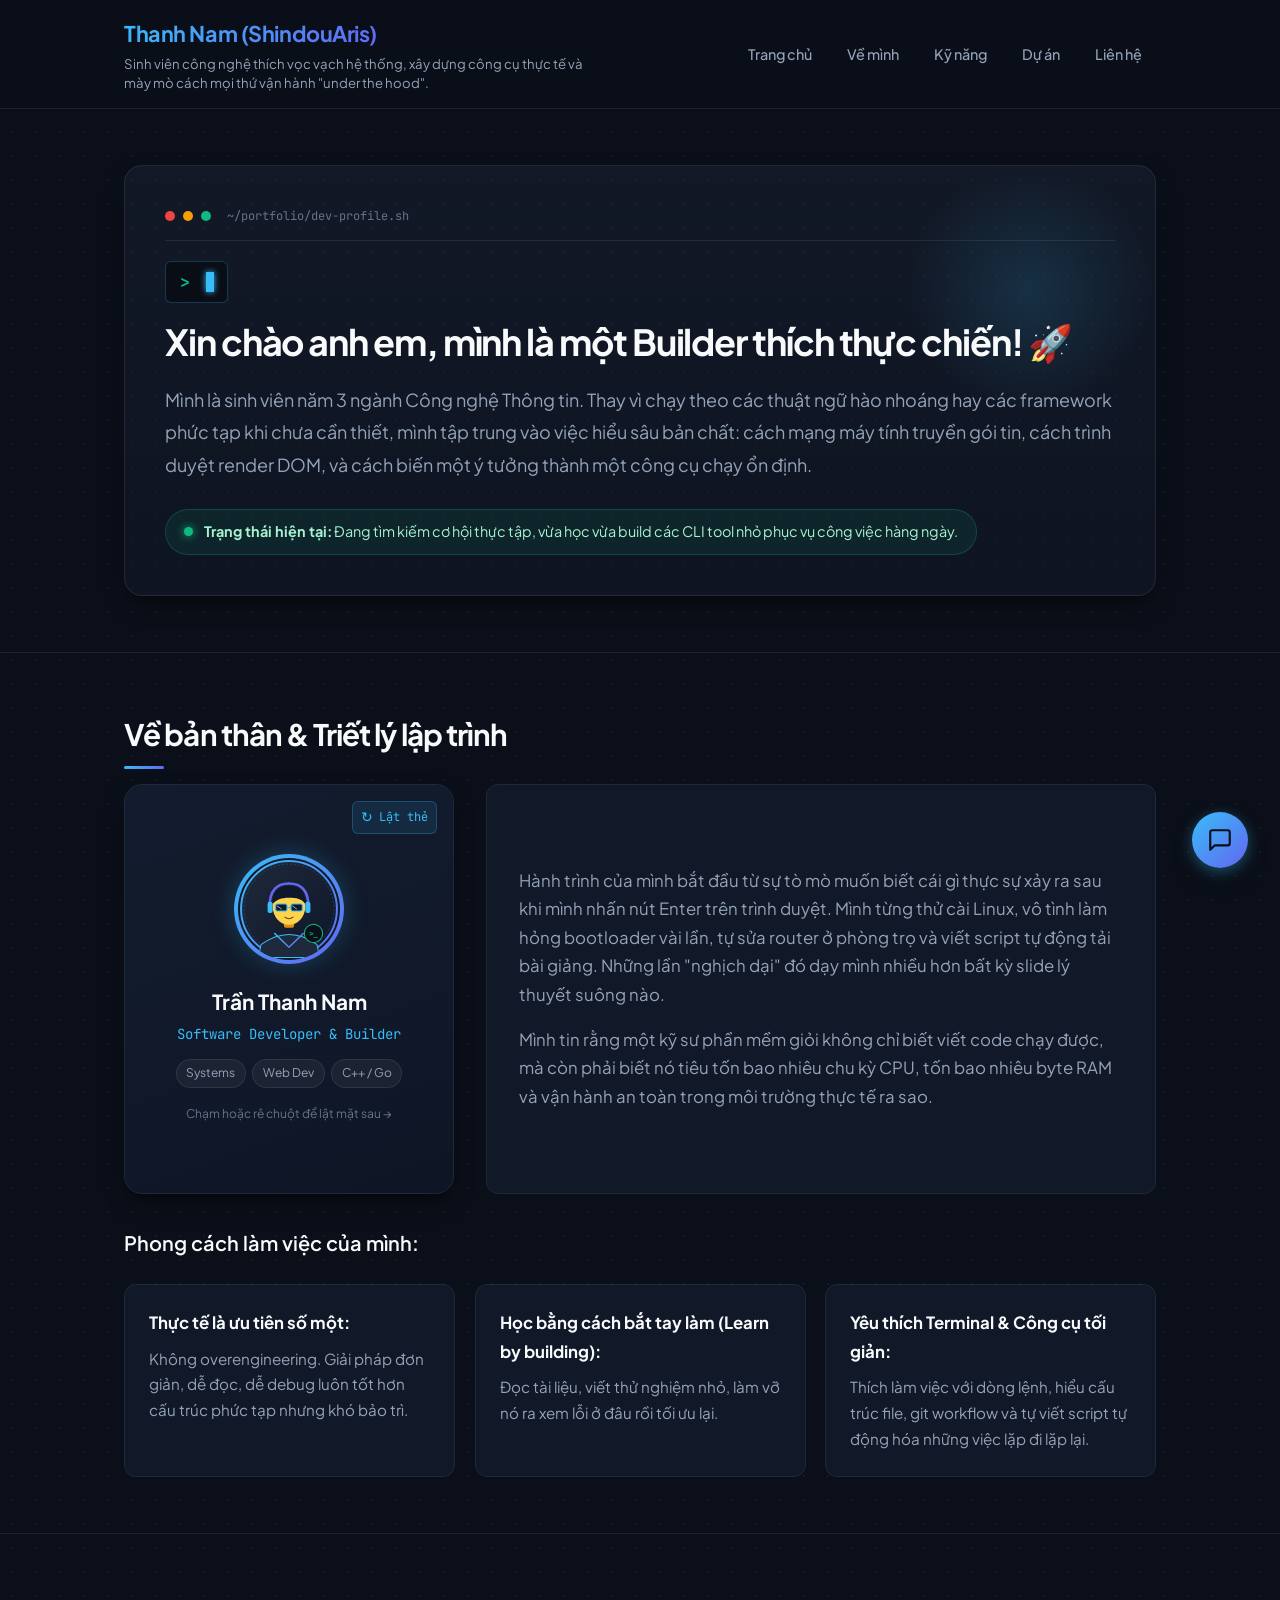
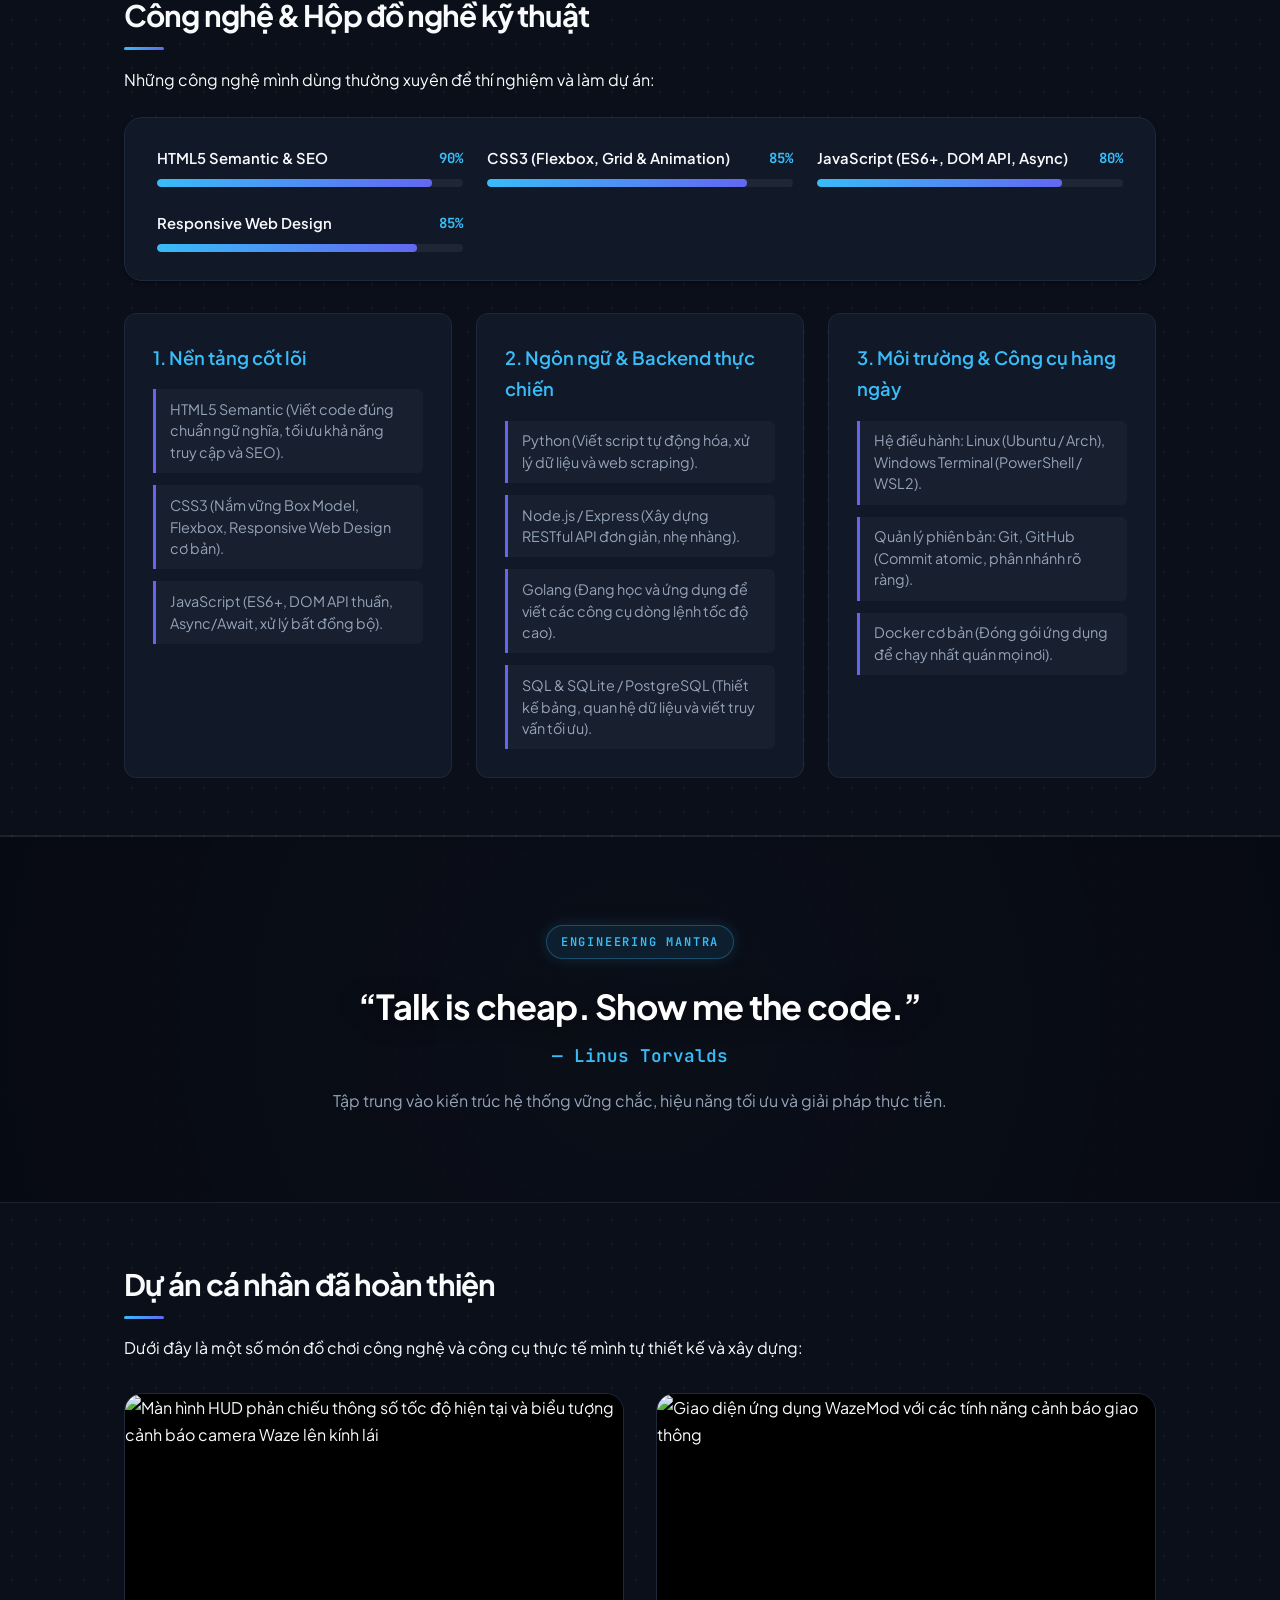
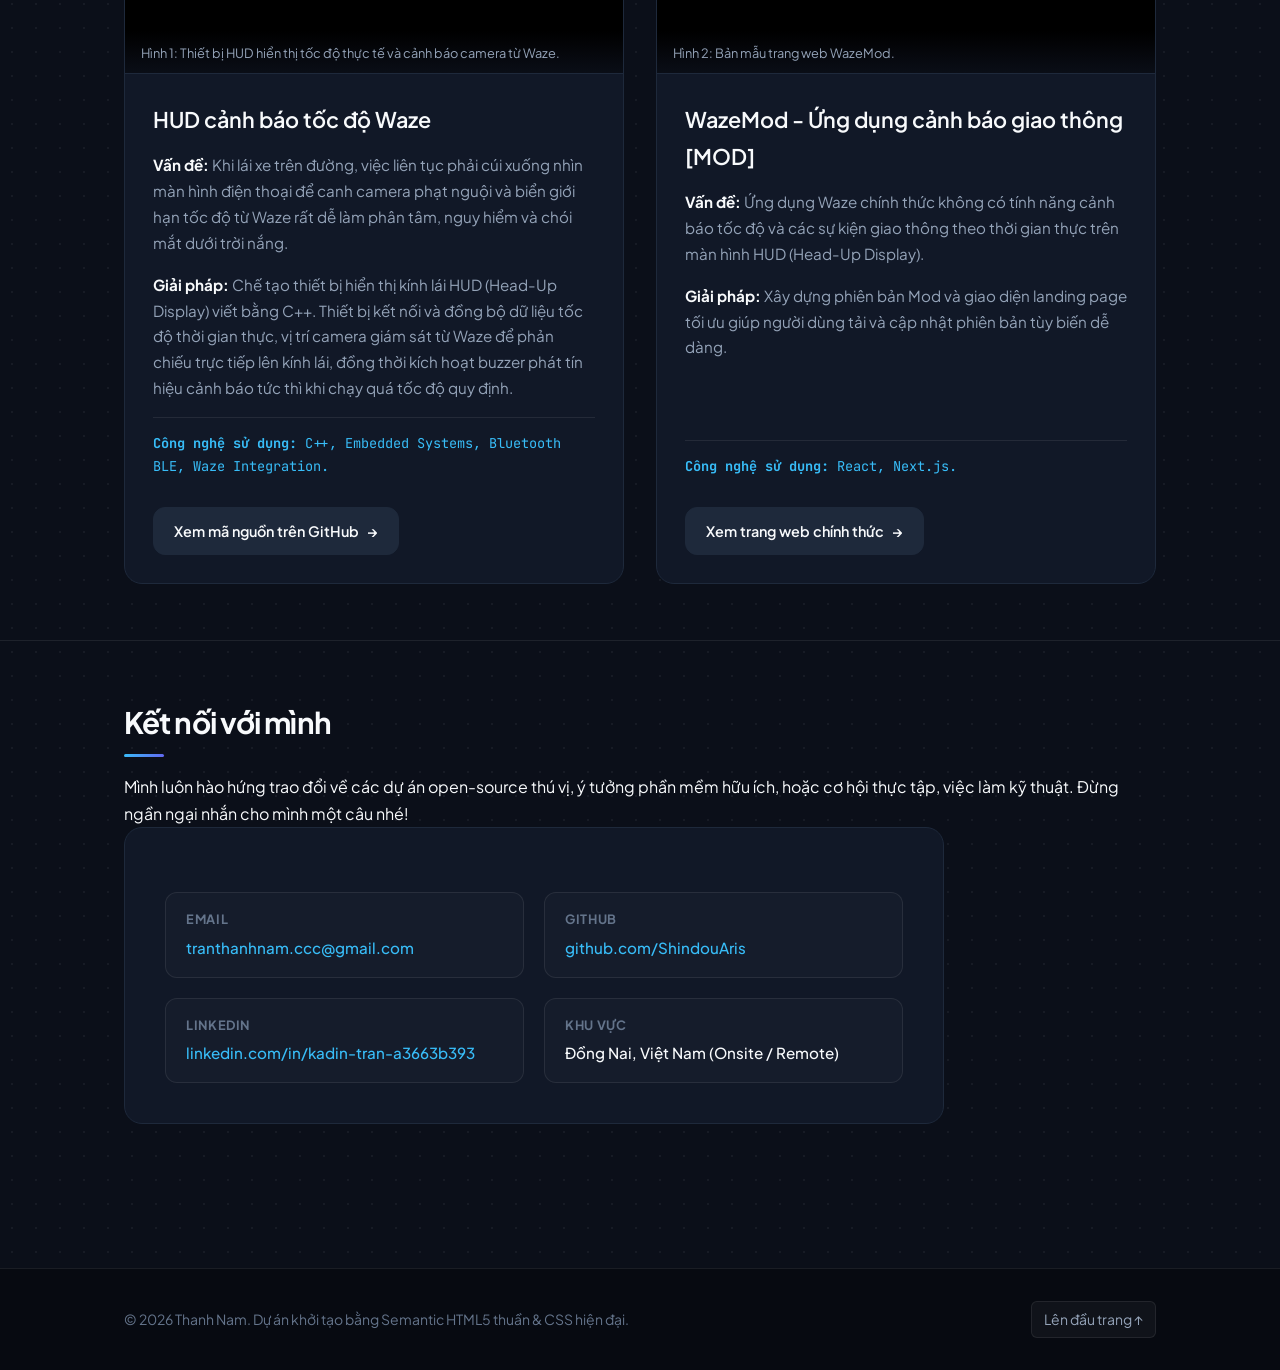
==== commit 4ce4628c: "feat: add scroll reveal animations" ====
--- a/index.html
+++ b/index.html
@@ -96,7 +96,7 @@
     -->
     <section id="hero">
       <div class="container">
-        <div class="hero-card">
+        <div class="hero-card reveal-on-scroll">
           <!-- Thanh điều khiển mô phỏng Terminal -->
           <div class="terminal-header" aria-hidden="true">
             <span class="terminal-btn red"></span>
@@ -139,17 +139,17 @@
       SECTION (About Me / Giới thiệu chi tiết):
       - Phân vùng chứa câu chuyện cá nhân, tư duy lập trình và hành trình học hỏi.
       - Dùng để tách biệt phần tiểu sử tác giả thành một cụm ngữ nghĩa rõ ràng,
-        giúp người đọc nắm được bối cảnh, tính cách và định hướng của developer.
+      - Giúp người đọc nắm được bối cảnh, tính cách và định hướng của developer.
       - Nội dung phù hợp: Các đoạn văn mô tả xuất phát điểm, triết lý viết code,
         thói quen làm việc và mục tiêu phát triển.
       ==========================================================================
     -->
     <section id="about">
       <div class="container">
-        <h2>Về bản thân &amp; Triết lý lập trình</h2>
+        <h2 class="reveal-on-scroll">Về bản thân &amp; Triết lý lập trình</h2>
 
         <!-- Khung giới thiệu kết hợp Thẻ thông tin cá nhân hiệu ứng lật 3D -->
-        <div class="about-showcase">
+        <div class="about-showcase reveal-on-scroll">
           <!--
             ======================================================================
             CARD FLIP EFFECT:
@@ -222,17 +222,17 @@
           </div>
         </div>
 
-        <h3>Phong cách làm việc của mình:</h3>
+        <h3 class="reveal-on-scroll">Phong cách làm việc của mình:</h3>
         <ul class="philosophy-grid">
-          <li class="philosophy-item">
+          <li class="philosophy-item reveal-on-scroll stagger-1">
             <strong>Thực tế là ưu tiên số một:</strong>
             <p>Không overengineering. Giải pháp đơn giản, dễ đọc, dễ debug luôn tốt hơn cấu trúc phức tạp nhưng khó bảo trì.</p>
           </li>
-          <li class="philosophy-item">
+          <li class="philosophy-item reveal-on-scroll stagger-2">
             <strong>Học bằng cách bắt tay làm (Learn by building):</strong>
             <p>Đọc tài liệu, viết thử nghiệm nhỏ, làm vỡ nó ra xem lỗi ở đâu rồi tối ưu lại.</p>
           </li>
-          <li class="philosophy-item">
+          <li class="philosophy-item reveal-on-scroll stagger-3">
             <strong>Yêu thích Terminal &amp; Công cụ tối giản:</strong>
             <p>Thích làm việc với dòng lệnh, hiểu cấu trúc file, git workflow và tự viết script tự động hóa những việc lặp đi lặp lại.</p>
           </li>
@@ -251,8 +251,8 @@
     -->
     <section id="skills">
       <div class="container">
-        <h2>Công nghệ &amp; Hộp đồ nghề kỹ thuật</h2>
-        <p>Những công nghệ mình dùng thường xuyên để thí nghiệm và làm dự án:</p>
+        <h2 class="reveal-on-scroll">Công nghệ &amp; Hộp đồ nghề kỹ thuật</h2>
+        <p class="reveal-on-scroll">Những công nghệ mình dùng thường xuyên để thí nghiệm và làm dự án:</p>
 
         <!--
           ======================================================================
@@ -262,7 +262,7 @@
           - Thanh tiến độ animate mượt mà từ 0% → giá trị kỹ năng.
           ======================================================================
         -->
-        <div class="skill-bars-showcase">
+        <div class="skill-bars-showcase reveal-on-scroll">
           <div class="skill-bar-item" style="--skill-level: 90%;">
             <div class="skill-bar-header">
               <span class="skill-bar-title">HTML5 Semantic &amp; SEO</span>
@@ -306,7 +306,7 @@
 
         <div class="skills-grid">
           <!-- Nhóm 1: Nền tảng cốt lõi -->
-          <div class="skill-card">
+          <div class="skill-card reveal-on-scroll stagger-1">
             <h3>1. Nền tảng cốt lõi</h3>
             <ul class="skill-list">
               <li>HTML5 Semantic (Viết code đúng chuẩn ngữ nghĩa, tối ưu khả năng truy cập và SEO).</li>
@@ -316,7 +316,7 @@
           </div>
 
           <!-- Nhóm 2: Ngôn ngữ & Backend -->
-          <div class="skill-card">
+          <div class="skill-card reveal-on-scroll stagger-2">
             <h3>2. Ngôn ngữ &amp; Backend thực chiến</h3>
             <ul class="skill-list">
               <li>Python (Viết script tự động hóa, xử lý dữ liệu và web scraping).</li>
@@ -327,7 +327,7 @@
           </div>
 
           <!-- Nhóm 3: Môi trường & Công cụ -->
-          <div class="skill-card">
+          <div class="skill-card reveal-on-scroll stagger-3">
             <h3>3. Môi trường &amp; Công cụ hàng ngày</h3>
             <ul class="skill-list">
               <li>Hệ điều hành: Linux (Ubuntu / Arch), Windows Terminal (PowerShell / WSL2).</li>
@@ -351,7 +351,7 @@
     -->
     <section class="parallax-banner" aria-label="Triết lý công nghệ">
       <div class="parallax-overlay"></div>
-      <div class="container parallax-content">
+      <div class="container parallax-content reveal-on-scroll">
         <div class="parallax-badge">ENGINEERING MANTRA</div>
         <blockquote class="parallax-quote">
           <p class="quote-text">&ldquo;Talk is cheap. Show me the code.&rdquo;</p>
@@ -373,8 +373,8 @@
     -->
     <section id="projects">
       <div class="container">
-        <h2>Dự án cá nhân đã hoàn thiện</h2>
-        <p>Dưới đây là một số món đồ chơi công nghệ và công cụ thực tế mình tự thiết kế và xây dựng:</p>
+        <h2 class="reveal-on-scroll">Dự án cá nhân đã hoàn thiện</h2>
+        <p class="reveal-on-scroll">Dưới đây là một số món đồ chơi công nghệ và công cụ thực tế mình tự thiết kế và xây dựng:</p>
 
         <div class="projects-grid">
           <!--
@@ -388,7 +388,7 @@
               nghệ áp dụng và liên kết kiểm chứng.
             ========================================================================
           -->
-          <article class="project-card">
+          <article class="project-card reveal-on-scroll stagger-1">
             <!--
               ======================================================================
               FIGURE & FIGCAPTION:
@@ -425,7 +425,7 @@
             </div>
           </article>
 
-          <article class="project-card">
+          <article class="project-card reveal-on-scroll stagger-2">
             <figure>
               <img src="assets/wazemod_page.png" alt="Giao diện ứng dụng WazeMod với các tính năng cảnh báo giao thông">
               <figcaption>Hình 2: Bản mẫu trang web WazeMod.</figcaption>
@@ -466,8 +466,8 @@
     -->
     <section id="contact">
       <div class="container">
-        <h2>Kết nối với mình</h2>
-        <p>
+        <h2 class="reveal-on-scroll">Kết nối với mình</h2>
+        <p class="reveal-on-scroll">
           Mình luôn hào hứng trao đổi về các dự án open-source thú vị, ý tưởng phần mềm hữu ích,
           hoặc cơ hội thực tập, việc làm kỹ thuật. Đừng ngần ngại nhắn cho mình một câu nhé!
         </p>
@@ -482,7 +482,7 @@
             tác giả của trang.
           ========================================================================
         -->
-        <div class="contact-card">
+        <div class="contact-card reveal-on-scroll">
           <address>
             <div class="contact-item">
               <strong>Email</strong>
--- a/style.css
+++ b/style.css
@@ -1258,6 +1258,31 @@
     box-shadow: 0 0 0 0 rgba(56, 189, 248, 0), 0 4px 14px rgba(56, 189, 248, 0.3);
   }
 }
+
+/* ==========================================================================
+   SCROLL REVEAL ANIMATIONS (HIỆU ỨNG HIỂN THỊ KHI CUỘN)
+   - Sử dụng transform: translateY(28px) và opacity: 0 cho trạng thái ẩn.
+   - Khi phần tử cuộn vào viewport, IntersectionObserver gán class .is-revealed.
+   - Hiệu ứng chuyển động mượt với cubic-bezier(0.16, 1, 0.3, 1), will-change.
+   - Hỗ trợ các lớp stagger (.stagger-1 -> .stagger-4) cho bố cục danh sách thẻ.
+   ========================================================================== */
+.reveal-on-scroll {
+  opacity: 0;
+  transform: translateY(28px);
+  transition: opacity 0.75s cubic-bezier(0.16, 1, 0.3, 1),
+              transform 0.75s cubic-bezier(0.16, 1, 0.3, 1);
+  will-change: opacity, transform;
+}
+
+.reveal-on-scroll.is-revealed {
+  opacity: 1;
+  transform: translateY(0);
+}
+
+.stagger-1 { transition-delay: 0.08s; }
+.stagger-2 { transition-delay: 0.18s; }
+.stagger-3 { transition-delay: 0.28s; }
+.stagger-4 { transition-delay: 0.38s; }
 
 /* ==========================================================================
    11. RESPONSIVE MEDIA QUERIES (TƯƠNG THÍCH ĐA THIẾT BỊ)
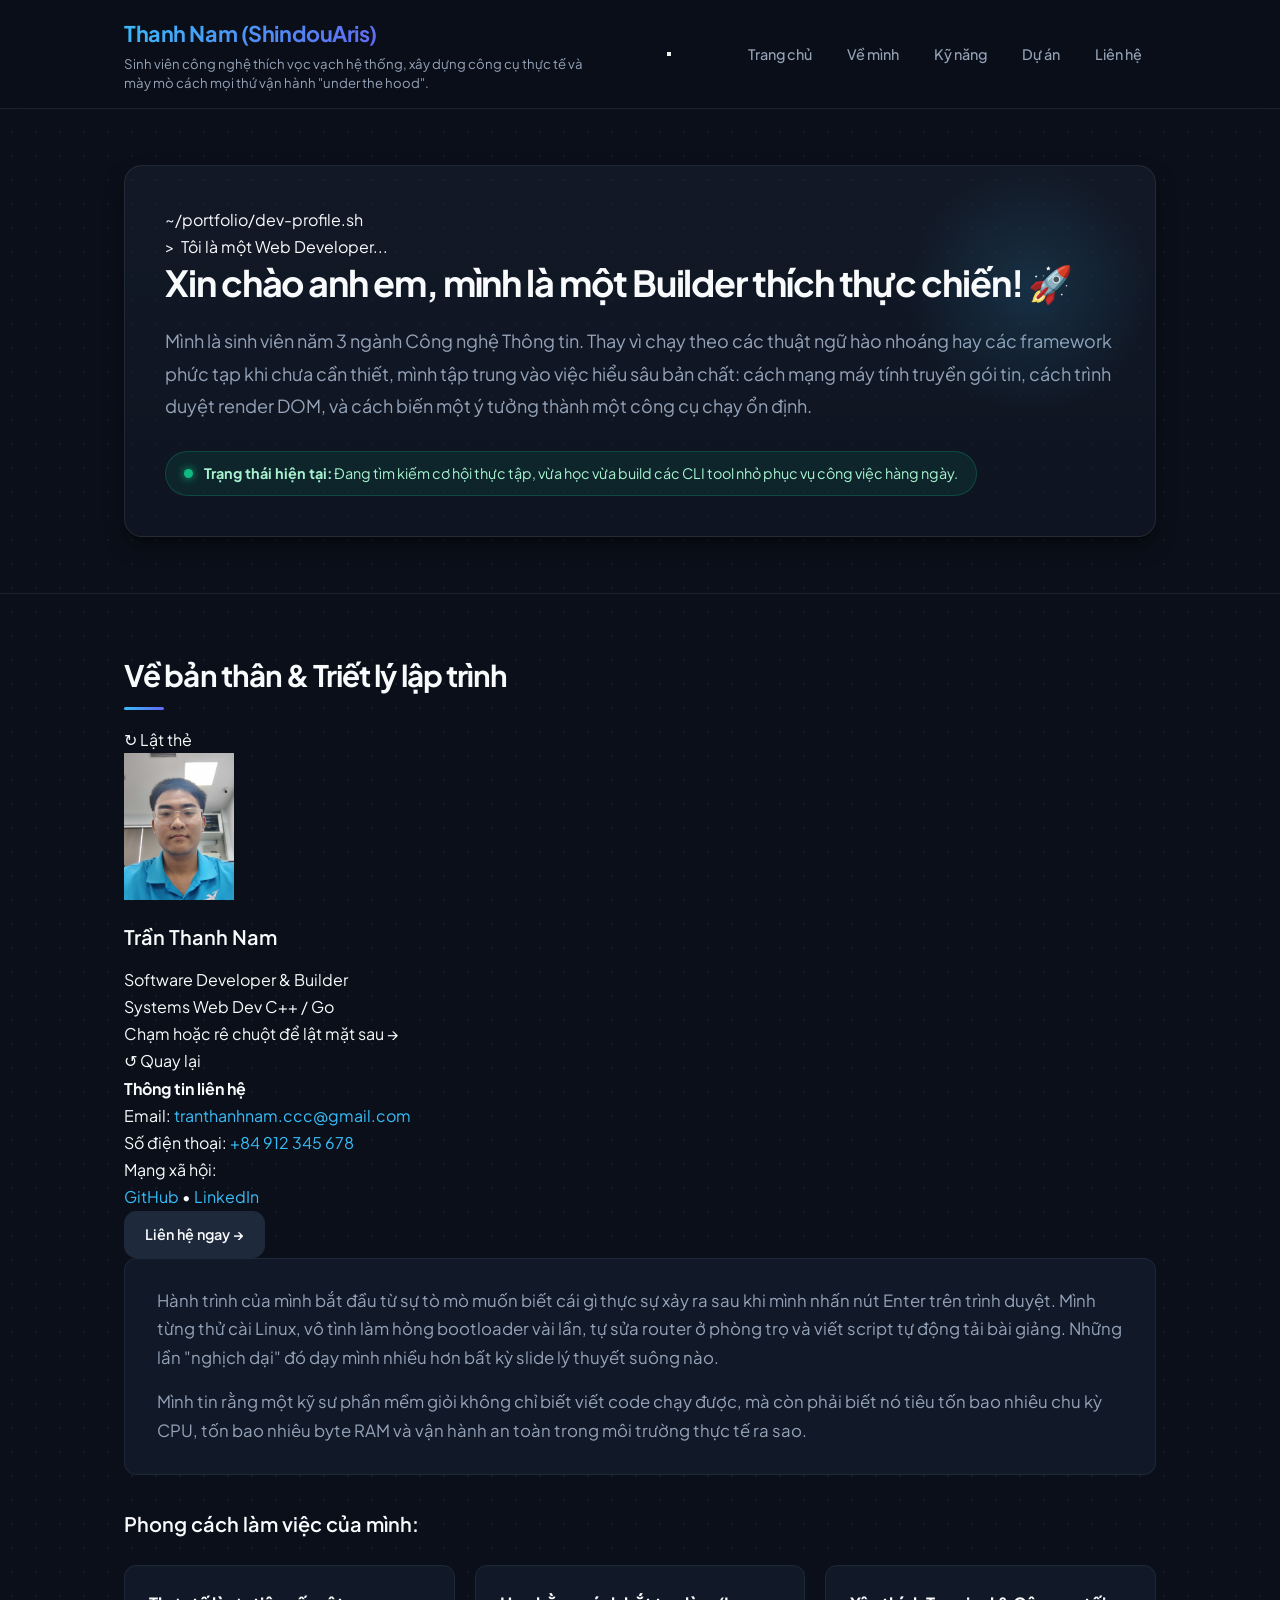
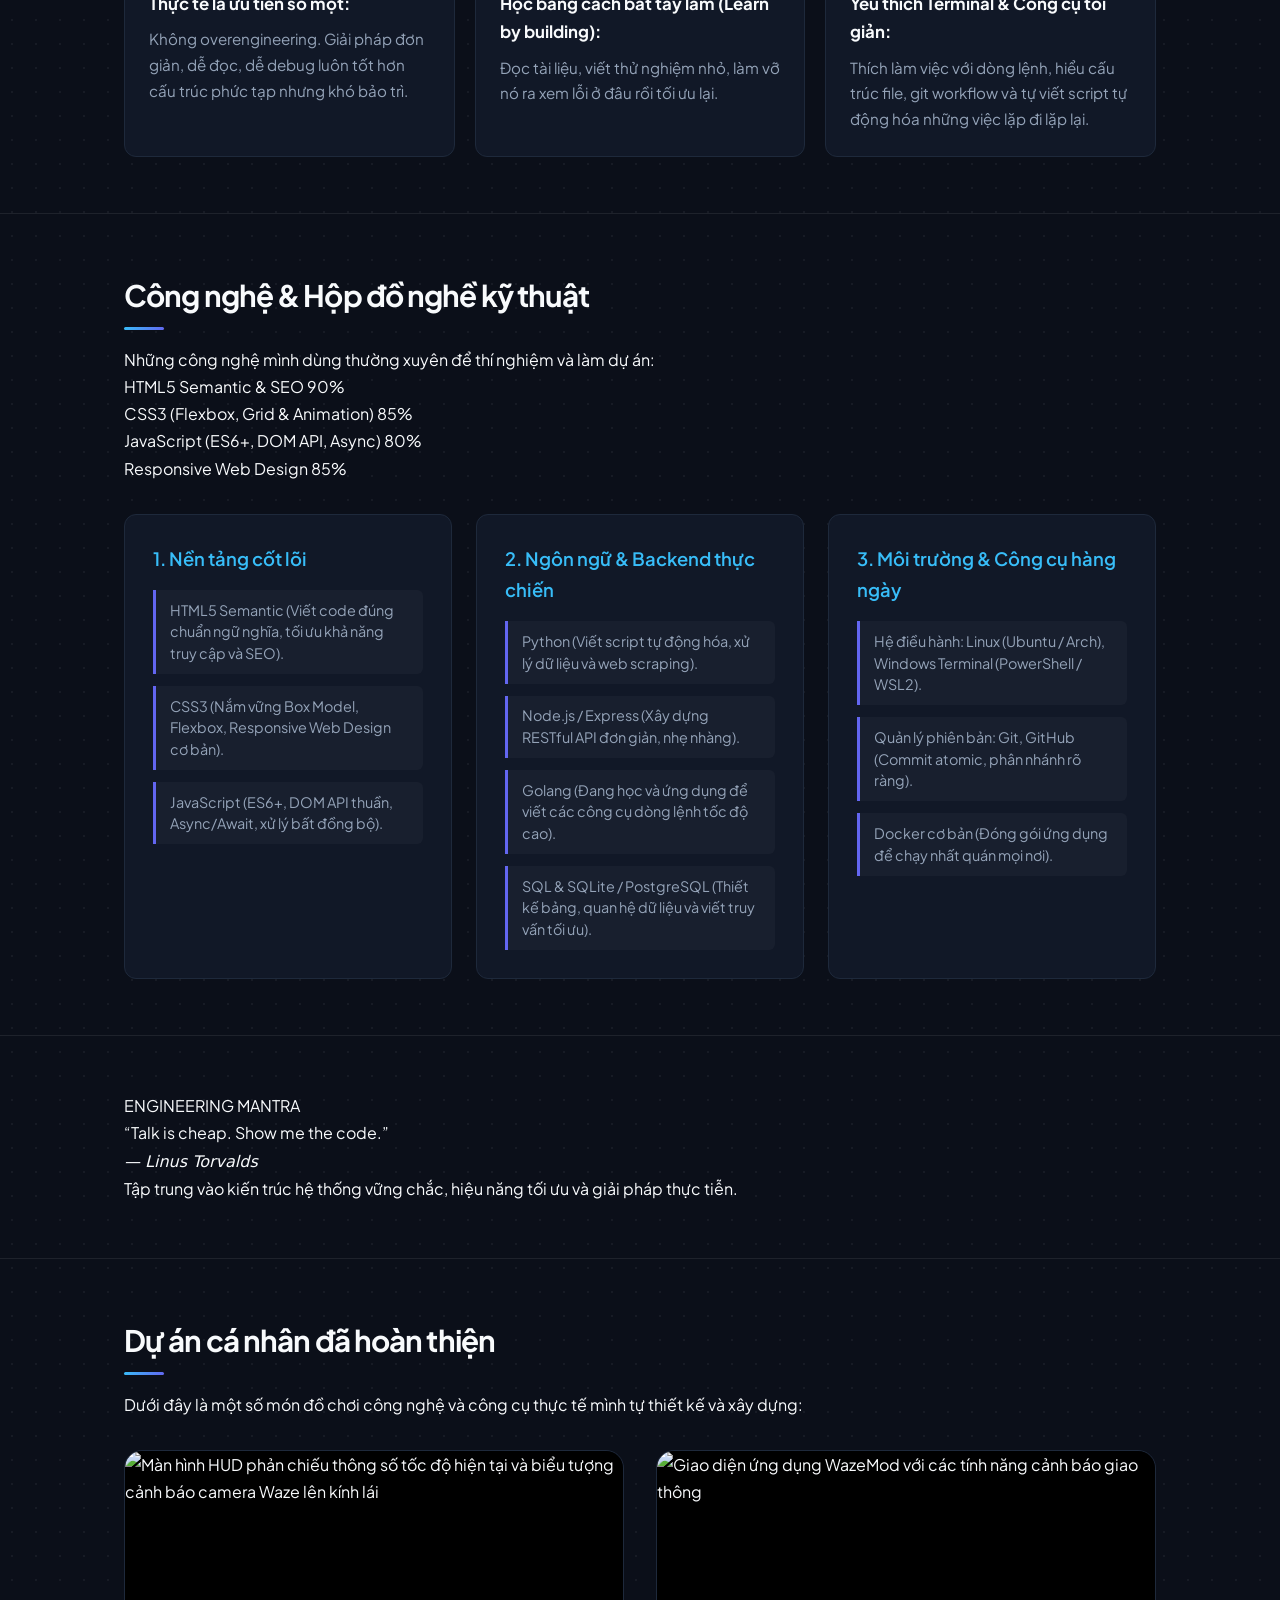
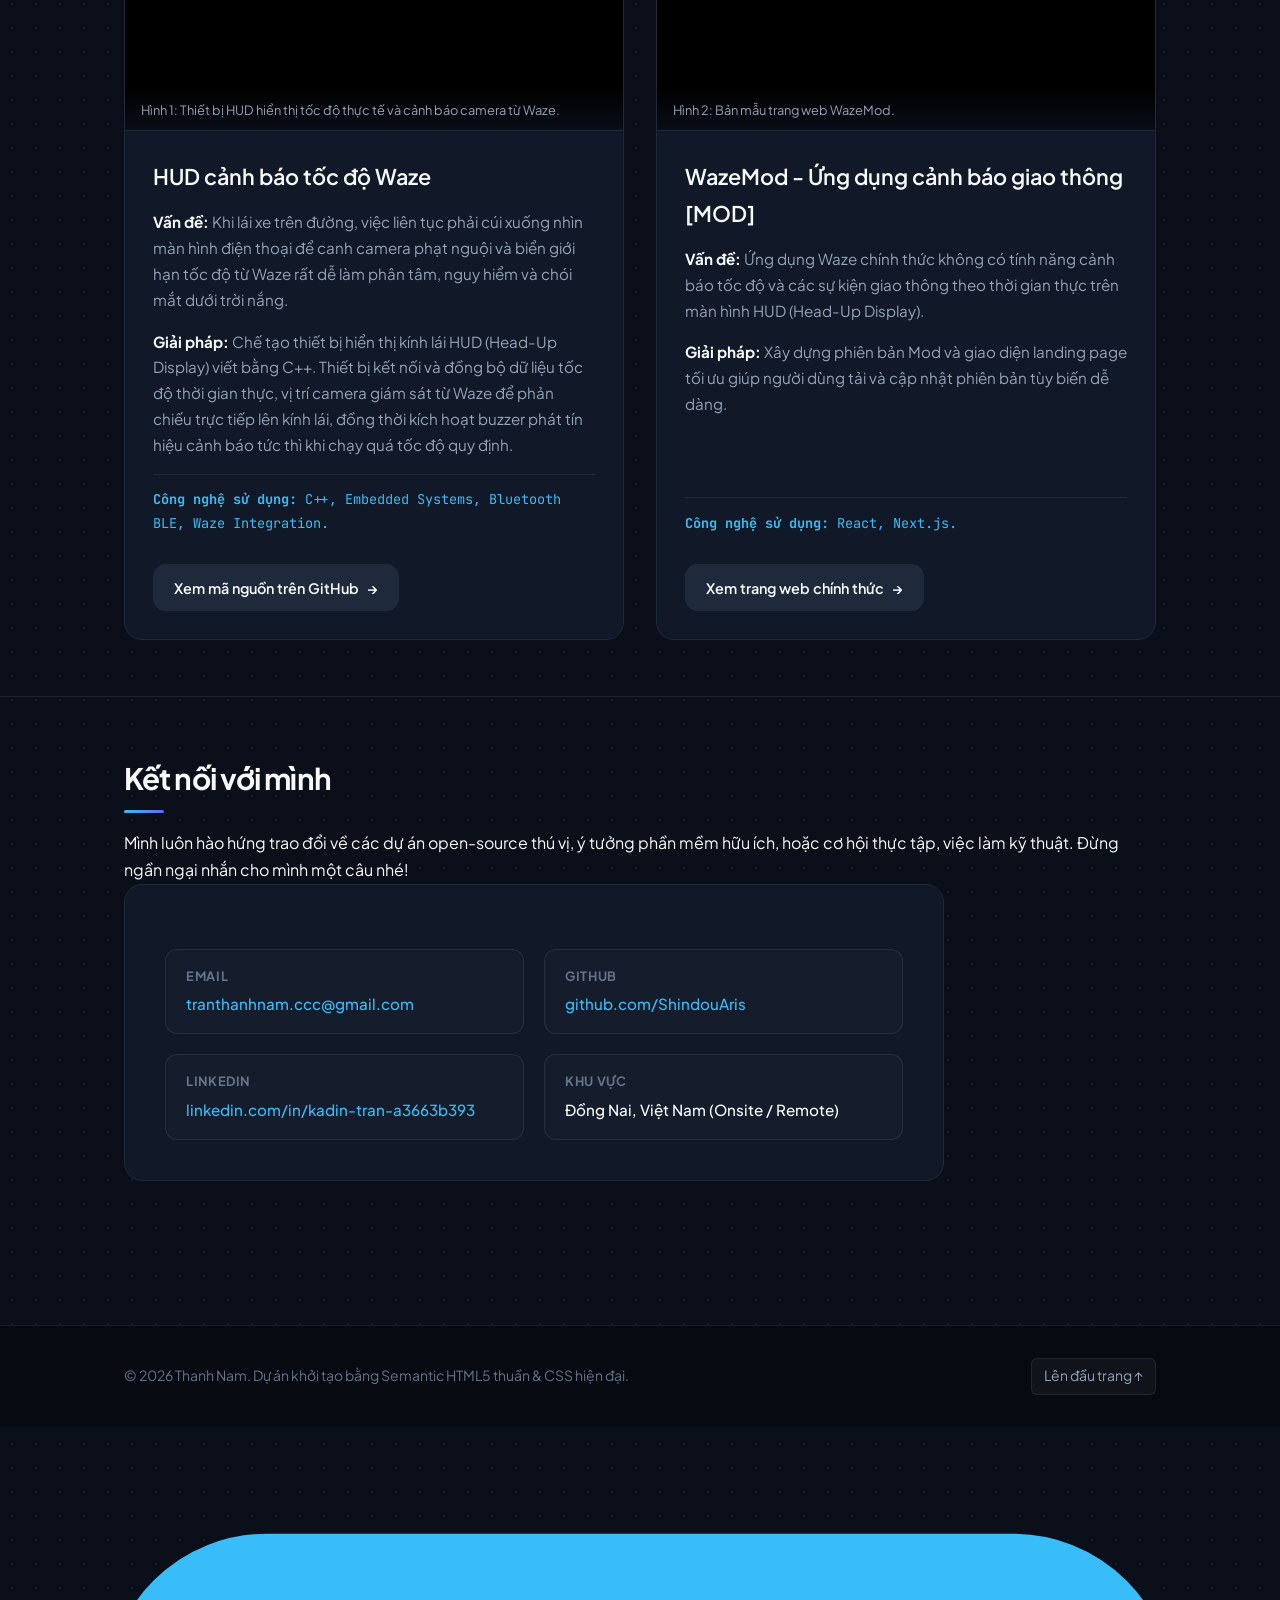
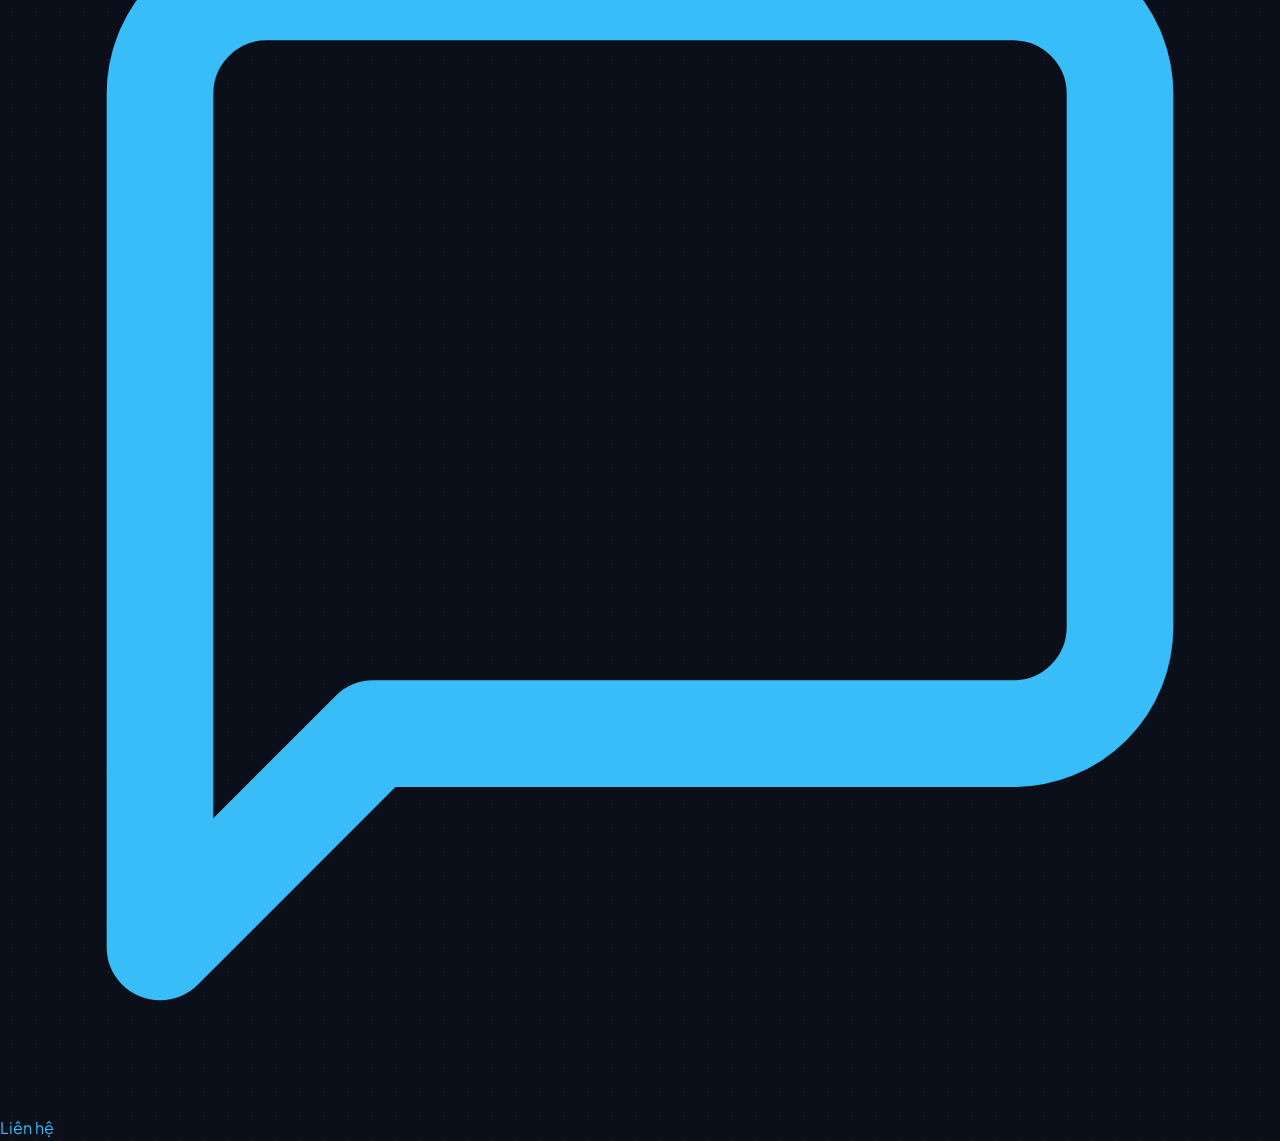
==== commit 27b88917: "feat: add avatar image and .gitignore for backup files" ====
--- a/index.html
+++ b/index.html
@@ -168,7 +168,7 @@
                     <span class="flip-hint-icon">↻</span> Lật thẻ
                   </div>
                   <div class="flip-avatar-box">
-                    <img src="assets/avatar.svg" alt="Avatar đại diện của Trần Thanh Nam" class="flip-avatar" width="110" height="110">
+                    <img src="assets/img.png" alt="Avatar đại diện của Trần Thanh Nam" class="flip-avatar" width="110" height="110">
                   </div>
                   <h3 class="flip-name">Trần Thanh Nam</h3>
                   <p class="flip-role">Software Developer &amp; Builder</p>
--- a/style.css
+++ b/style.css
@@ -196,11 +196,6 @@
   transform: scale(0.96);
 }
 
-/* Nút Hamburger ẩn trên Desktop */
-.hamburger-btn {
-  display: none;
-}
-
 /* ==========================================================================
    4. MAIN CONTENT & SECTIONS CHUNG
    - Mỗi section có khoảng cách dọc (padding) thoáng đãng, cân đối.
@@ -289,101 +284,6 @@
   height: 250px;
   background: radial-gradient(circle, rgba(56, 189, 248, 0.15) 0%, transparent 70%);
   pointer-events: none;
-}
-
-/* Thanh điều khiển terminal mô phỏng */
-.terminal-header {
-  display: flex;
-  align-items: center;
-  gap: 0.5rem;
-  margin-bottom: 1.25rem;
-  padding-bottom: 0.85rem;
-  border-bottom: 1px solid var(--border-subtle);
-}
-
-.terminal-btn {
-  width: 10px;
-  height: 10px;
-  border-radius: 50%;
-  display: inline-block;
-}
-
-.terminal-btn.red { background-color: #ef4444; }
-.terminal-btn.yellow { background-color: #f59e0b; }
-.terminal-btn.green { background-color: #10b981; }
-
-.terminal-path {
-  font-family: var(--font-mono);
-  font-size: 0.75rem;
-  color: var(--text-dim);
-  margin-left: 0.5rem;
-}
-
-/* ==========================================================================
-   CSS TYPING EFFECT (HIỆU ỨNG GÕ CHỮ THUẦN CSS)
-   - Sử dụng @keyframes kết hợp steps() để dịch chuyển chiều rộng theo số ký tự.
-   - 100% thuần HTML + CSS, không dùng bất kỳ JavaScript nào.
-   - Con trỏ nhấp nháy mô phỏng terminal/code editor chuẩn xác.
-   ========================================================================== */
-.hero-typing-container {
-  display: inline-flex;
-  align-items: center;
-  margin-bottom: 1rem;
-  padding: 0.35rem 0.85rem;
-  background-color: rgba(0, 0, 0, 0.4);
-  border: 1px solid rgba(56, 189, 248, 0.25);
-  border-radius: var(--radius-sm);
-  font-family: var(--font-mono);
-  font-size: 1.05rem;
-  color: var(--accent-cyan);
-  max-width: 100%;
-}
-
-.typing-prefix {
-  color: var(--accent-green);
-  font-weight: 700;
-  margin-right: 0.25rem;
-  user-select: none;
-}
-
-.typing-text {
-  display: inline-block;
-  overflow: hidden;
-  white-space: nowrap;
-  letter-spacing: 0.04em;
-  width: 0;
-  /* 28 ký tự trong chuỗi "Tôi là một Web Developer..." */
-  animation: typing-animation 4.5s steps(28, end) infinite alternate;
-  will-change: width;
-}
-
-.typing-cursor {
-  display: inline-block;
-  width: 8px;
-  height: 1.15em;
-  background-color: var(--accent-cyan);
-  margin-left: 2px;
-  vertical-align: middle;
-  animation: cursor-blink 0.75s step-end infinite;
-  box-shadow: 0 0 6px var(--accent-cyan);
-}
-
-@keyframes typing-animation {
-  0%, 15% {
-    width: 0;
-  }
-  70%, 100% {
-    width: 28ch;
-  }
-}
-
-@keyframes cursor-blink {
-  0%, 100% {
-    opacity: 1;
-  }
-  50% {
-    opacity: 0;
-  }
 }
 
 #hero h2 {
@@ -438,239 +338,18 @@
 }
 
 /* ==========================================================================
-   6. ABOUT SECTION (TRIẾT LÝ LẬP TRÌNH & THẺ PROFILE 3D)
-   - Layout 2 cột: Thẻ thông tin cá nhân 3D lật mặt (Flip Card) và Giới thiệu.
+   6. ABOUT SECTION (TRIẾT LÝ LẬP TRÌNH)
+   - Sử dụng CSS Grid cho danh sách phong cách làm việc để hiển thị dạng thẻ.
    - Mỗi phong cách là một thẻ với viền và nền riêng biệt.
    ========================================================================== */
-.about-showcase {
-  display: grid;
-  grid-template-columns: 330px 1fr;
-  gap: 2rem;
-  align-items: stretch;
-  margin-bottom: 2rem;
-}
-
-/* ==========================================================================
-   CARD FLIP EFFECT (HIỆU ỨNG LẬT THẺ 3D)
-   - perspective: Tạo không gian phối cảnh 3D.
-   - transform-style: preserve-3d để bảo lưu trục xoay 3D các phần tử con.
-   - backface-visibility: hidden để ẩn mặt sau khi xoay qua 90 độ.
-   - rotateY(180deg): Lật qua mặt thông tin liên hệ.
-   ========================================================================== */
-.flip-card-container {
-  perspective: 1200px;
-  width: 100%;
-}
-
-.flip-card {
-  position: relative;
-  width: 100%;
-  height: 100%;
-  min-height: 410px;
-  cursor: pointer;
-  outline: none;
-}
-
-.flip-card-inner {
-  position: relative;
-  width: 100%;
-  height: 100%;
-  transform-style: preserve-3d;
-  transition: transform 0.8s cubic-bezier(0.34, 1.56, 0.64, 1);
-  will-change: transform;
-}
-
-/* Kích hoạt xoay thẻ: hover trên desktop, class .is-flipped trên thiết bị cảm ứng */
-.flip-card:hover .flip-card-inner,
-.flip-card.is-flipped .flip-card-inner,
-.flip-card:focus-visible .flip-card-inner {
-  transform: rotateY(180deg);
-}
-
-.flip-card-front,
-.flip-card-back {
-  position: absolute;
-  top: 0;
-  left: 0;
-  width: 100%;
-  height: 100%;
-  -webkit-backface-visibility: hidden;
-  backface-visibility: hidden;
-  border-radius: var(--radius-lg);
-  padding: 2rem 1.5rem;
-  display: flex;
-  flex-direction: column;
-  align-items: center;
-  justify-content: center;
-  box-sizing: border-box;
-}
-
-/* Mặt trước (Front) */
-.flip-card-front {
-  background: linear-gradient(160deg, #131c2e 0%, #0e1626 100%);
-  border: 1px solid var(--border-color);
-  box-shadow: var(--shadow-md);
-  transition: border-color var(--transition-normal), box-shadow var(--transition-normal);
-}
-
-.flip-card:hover .flip-card-front,
-.flip-card.is-flipped .flip-card-front {
-  border-color: rgba(56, 189, 248, 0.4);
-}
-
-.flip-hint {
-  position: absolute;
-  top: 1rem;
-  right: 1rem;
-  font-size: 0.75rem;
-  font-family: var(--font-mono);
-  color: var(--accent-cyan);
-  background-color: rgba(56, 189, 248, 0.1);
-  border: 1px solid rgba(56, 189, 248, 0.25);
-  padding: 0.2rem 0.5rem;
-  border-radius: var(--radius-sm);
-  display: flex;
-  align-items: center;
-  gap: 0.35rem;
-  pointer-events: none;
-}
-
-.flip-hint-icon {
-  font-size: 0.9rem;
-}
-
-.flip-avatar-box {
-  width: 110px;
-  height: 110px;
-  border-radius: 50%;
-  padding: 4px;
-  background: var(--accent-gradient);
-  box-shadow: var(--shadow-glow);
-  margin-bottom: 1rem;
-  display: flex;
-  align-items: center;
-  justify-content: center;
-}
-
-.flip-avatar {
-  width: 100%;
-  height: 100%;
-  border-radius: 50%;
-  background-color: var(--bg-surface);
-  object-fit: cover;
-}
-
-.flip-name {
-  font-size: 1.3rem;
-  font-weight: 700;
-  color: var(--text-main);
-  margin: 0.25rem 0;
-}
-
-.flip-role {
-  font-size: 0.875rem;
-  color: var(--accent-cyan);
-  font-family: var(--font-mono);
-  margin-bottom: 0.75rem;
-}
-
-.flip-tags {
-  display: flex;
-  flex-wrap: wrap;
-  gap: 0.4rem;
-  justify-content: center;
-  margin-bottom: 1rem;
-}
-
-.flip-tag {
-  font-size: 0.75rem;
-  padding: 0.2rem 0.6rem;
-  background-color: rgba(255, 255, 255, 0.05);
-  border: 1px solid var(--border-subtle);
-  border-radius: var(--radius-full);
-  color: var(--text-muted);
-}
-
-.flip-touch-hint {
-  font-size: 0.75rem;
-  color: var(--text-dim);
-  margin: 0;
-}
-
-/* Mặt sau (Back) */
-.flip-card-back {
-  background: linear-gradient(160deg, #0f1a2e 0%, #17243c 100%);
-  border: 1px solid var(--accent-cyan);
-  box-shadow: var(--shadow-lg), var(--shadow-glow);
-  transform: rotateY(180deg);
-  text-align: left;
-  align-items: stretch;
-  justify-content: space-between;
-}
-
-.flip-back-title {
-  font-size: 1.15rem;
-  color: var(--accent-cyan);
-  margin-top: 0.5rem;
-  margin-bottom: 1rem;
-  border-bottom: 1px solid var(--border-subtle);
-  padding-bottom: 0.5rem;
-}
-
-.flip-contact-item {
-  display: flex;
-  flex-direction: column;
-  gap: 0.2rem;
-  margin-bottom: 0.75rem;
-}
-
-.flip-label {
-  font-size: 0.75rem;
-  font-family: var(--font-mono);
-  color: var(--text-dim);
-  text-transform: uppercase;
-  letter-spacing: 0.05em;
-}
-
-.flip-val {
-  font-size: 0.9rem;
-  color: var(--text-main);
-  word-break: break-all;
-}
-
-.flip-val:hover {
-  color: var(--accent-cyan);
-}
-
-.flip-socials {
-  display: flex;
-  align-items: center;
-  gap: 0.5rem;
-  font-size: 0.85rem;
-}
-
-.flip-socials a {
-  color: var(--accent-cyan);
-}
-
-.flip-action-btn {
-  width: 100%;
-  margin-top: 0.5rem;
-  font-size: 0.85rem;
-  padding: 0.55rem 1rem;
-}
-
 .about-intro {
   background-color: var(--bg-surface);
   border: 1px solid var(--border-color);
   border-radius: var(--radius-md);
   padding: 1.75rem 2rem;
-  margin-bottom: 0;
+  margin-bottom: 2rem;
   color: var(--text-muted);
   font-size: 1.05rem;
-  display: flex;
-  flex-direction: column;
-  justify-content: center;
 }
 
 /* Lý do dùng CSS Grid:
@@ -713,102 +392,10 @@
 }
 
 /* ==========================================================================
-   SKILL BAR ANIMATION (THANH TIẾN ĐỘ KỸ NĂNG)
-   - Sử dụng CSS Custom Properties (--skill-level) thiết lập mức độ.
-   - IntersectionObserver thêm class .is-visible khi cuộn tới.
-   - transform: scaleX() chạy mượt mà từ 0 → 1 với transform-origin: left
-     (Tối ưu GPU 60fps, không gây layout reflow so với thay đổi width liên tục).
-   - Kèm vệt sáng shimmer chạy lặp lại nhẹ nhàng.
-   ========================================================================== */
-.skill-bars-showcase {
-  display: grid;
-  grid-template-columns: repeat(auto-fit, minmax(280px, 1fr));
-  gap: 1.5rem;
-  margin-top: 1.5rem;
-  margin-bottom: 2rem;
-  background-color: var(--bg-surface);
-  border: 1px solid var(--border-color);
-  border-radius: var(--radius-lg);
-  padding: 1.75rem 2rem;
-  box-shadow: var(--shadow-sm);
-}
-
-.skill-bar-item {
-  display: flex;
-  flex-direction: column;
-  gap: 0.5rem;
-}
-
-.skill-bar-header {
-  display: flex;
-  justify-content: space-between;
-  align-items: center;
-  font-size: 0.925rem;
-  font-weight: 600;
-}
-
-.skill-bar-title {
-  color: var(--text-main);
-}
-
-.skill-bar-percent {
-  font-family: var(--font-mono);
-  color: var(--accent-cyan);
-  font-size: 0.875rem;
-  font-weight: 700;
-}
-
-.skill-bar-track {
-  width: 100%;
-  height: 8px;
-  background-color: rgba(255, 255, 255, 0.06);
-  border-radius: var(--radius-full);
-  overflow: hidden;
-  position: relative;
-}
-
-.skill-bar-fill {
-  height: 100%;
-  width: var(--skill-level);
-  background: var(--accent-gradient);
-  border-radius: var(--radius-full);
-  transform-origin: left;
-  transform: scaleX(0);
-  transition: transform 1.2s cubic-bezier(0.16, 1, 0.3, 1);
-  will-change: transform;
-  position: relative;
-}
-
-/* Vệt sáng shimmer dọc theo thanh */
-.skill-bar-fill::after {
-  content: '';
-  position: absolute;
-  top: 0;
-  left: 0;
-  bottom: 0;
-  right: 0;
-  background: linear-gradient(90deg, transparent 0%, rgba(255, 255, 255, 0.4) 50%, transparent 100%);
-  transform: translateX(-100%);
-}
-
-/* Trạng thái kích hoạt khi cuộn vào viewport */
-.skill-bar-item.is-visible .skill-bar-fill {
-  transform: scaleX(1);
-}
-
-.skill-bar-item.is-visible .skill-bar-fill::after {
-  animation: skill-shimmer 2.2s infinite 1.2s;
-}
-
-@keyframes skill-shimmer {
-  0% {
-    transform: translateX(-100%);
-  }
-  100% {
-    transform: translateX(100%);
-  }
-}
-
+   7. SKILLS SECTION (BỘ KỸ NĂNG & CÔNG CỤ)
+   - Sử dụng CSS Grid để tạo bố cục 3 cột thẻ cho 3 nhóm kỹ năng.
+   - Các danh sách kỹ năng bên trong chuyển thành dạng thẻ chip dễ nhìn.
+   ========================================================================== */
 .skills-grid {
   display: grid;
   grid-template-columns: repeat(auto-fit, minmax(300px, 1fr));
@@ -863,88 +450,6 @@
 .skill-list li:hover {
   background-color: rgba(255, 255, 255, 0.07);
   color: var(--text-main);
-}
-
-/* ==========================================================================
-   PARALLAX BANNER (BANNER HIỆU ỨNG PARALLAX)
-   - background-attachment: fixed giữ ảnh nền chuyển động tương đối so với nội dung.
-   - background-position: center; background-size: cover;
-   - Lớp overlay mờ đảm bảo khả năng đọc văn bản cao nhất.
-   - Hỗ trợ fallback mềm trên mobile (background-attachment: scroll).
-   ========================================================================== */
-.parallax-banner {
-  position: relative;
-  background-image: url('assets/parallax-bg.svg');
-  background-attachment: fixed;
-  background-position: center;
-  background-repeat: no-repeat;
-  background-size: cover;
-  padding: 5.5rem 0;
-  text-align: center;
-  overflow: hidden;
-  border-top: 1px solid var(--border-subtle);
-  border-bottom: 1px solid var(--border-subtle);
-}
-
-.parallax-overlay {
-  position: absolute;
-  inset: 0;
-  background: radial-gradient(circle at center, rgba(11, 15, 25, 0.75) 0%, rgba(7, 10, 18, 0.92) 100%);
-  backdrop-filter: blur(2px);
-  -webkit-backdrop-filter: blur(2px);
-  pointer-events: none;
-}
-
-.parallax-content {
-  position: relative;
-  z-index: 2;
-  max-width: 760px;
-}
-
-.parallax-badge {
-  display: inline-block;
-  font-family: var(--font-mono);
-  font-size: 0.75rem;
-  font-weight: 600;
-  letter-spacing: 0.15em;
-  color: var(--accent-cyan);
-  background-color: rgba(56, 189, 248, 0.1);
-  border: 1px solid rgba(56, 189, 248, 0.3);
-  padding: 0.35rem 0.85rem;
-  border-radius: var(--radius-full);
-  margin-bottom: 1.5rem;
-  box-shadow: 0 0 15px rgba(56, 189, 248, 0.15);
-}
-
-.parallax-quote {
-  margin: 0;
-}
-
-.quote-text {
-  font-size: 2.15rem;
-  font-weight: 700;
-  letter-spacing: -0.02em;
-  color: #fff;
-  line-height: 1.35;
-  margin-bottom: 0.75rem;
-  text-shadow: 0 4px 20px rgba(0, 0, 0, 0.6);
-}
-
-.quote-author {
-  display: block;
-  font-size: 1.1rem;
-  font-style: normal;
-  font-weight: 600;
-  color: var(--accent-cyan);
-  font-family: var(--font-mono);
-  margin-bottom: 1rem;
-}
-
-.parallax-sub {
-  font-size: 1rem;
-  color: var(--text-muted);
-  max-width: 620px;
-  margin: 0 auto;
 }
 
 /* ==========================================================================
@@ -1174,117 +679,6 @@
 }
 
 /* ==========================================================================
-   FLOATING ACTION BUTTON (NÚT LIÊN HỆ CỐ ĐỊNH)
-   - position: fixed ở góc dưới bên phải.
-   - Hiệu ứng pulse vòng sáng nhẹ nhàng bằng @keyframes.
-   - Phản hồi khi hover: scale nhẹ, shadow sáng hơn.
-   - Kèm nhãn tooltip tinh tế khi hover trên desktop.
-   ========================================================================== */
-.floating-contact-btn {
-  position: fixed;
-  bottom: 2rem;
-  right: 2rem;
-  z-index: 999;
-  width: 56px;
-  height: 56px;
-  border-radius: var(--radius-full);
-  background: var(--accent-gradient);
-  color: #0b0f19;
-  display: flex;
-  align-items: center;
-  justify-content: center;
-  box-shadow: 0 4px 14px rgba(56, 189, 248, 0.4), var(--shadow-md);
-  cursor: pointer;
-  text-decoration: none;
-  animation: fab-pulse 3s infinite cubic-bezier(0.4, 0, 0.6, 1);
-  transition: transform var(--transition-fast), box-shadow var(--transition-fast), background var(--transition-fast);
-  will-change: transform, box-shadow;
-}
-
-.floating-contact-btn .fab-icon {
-  width: 26px;
-  height: 26px;
-  stroke: #0b0f19;
-  transition: transform var(--transition-fast);
-}
-
-.floating-contact-btn .fab-tooltip {
-  position: absolute;
-  right: calc(100% + 12px);
-  background-color: var(--bg-surface-elevated);
-  color: var(--text-main);
-  padding: 0.35rem 0.75rem;
-  border-radius: var(--radius-sm);
-  font-size: 0.8rem;
-  font-weight: 600;
-  white-space: nowrap;
-  pointer-events: none;
-  opacity: 0;
-  transform: translateX(8px);
-  transition: opacity var(--transition-fast), transform var(--transition-fast);
-  box-shadow: var(--shadow-sm);
-  border: 1px solid var(--border-subtle);
-}
-
-.floating-contact-btn:hover {
-  transform: scale(1.08) translateY(-3px);
-  box-shadow: 0 8px 25px rgba(56, 189, 248, 0.6), 0 0 20px rgba(99, 102, 241, 0.4);
-  text-decoration: none;
-  color: #0b0f19;
-}
-
-.floating-contact-btn:hover .fab-icon {
-  transform: scale(1.05);
-}
-
-.floating-contact-btn:hover .fab-tooltip {
-  opacity: 1;
-  transform: translateX(0);
-}
-
-.floating-contact-btn:active {
-  transform: scale(0.95);
-}
-
-/* Hiệu ứng pulse vòng sóng nhẹ nhàng */
-@keyframes fab-pulse {
-  0% {
-    box-shadow: 0 0 0 0 rgba(56, 189, 248, 0.55), 0 4px 14px rgba(56, 189, 248, 0.3);
-  }
-  70% {
-    box-shadow: 0 0 0 14px rgba(56, 189, 248, 0), 0 4px 14px rgba(56, 189, 248, 0.3);
-  }
-  100% {
-    box-shadow: 0 0 0 0 rgba(56, 189, 248, 0), 0 4px 14px rgba(56, 189, 248, 0.3);
-  }
-}
-
-/* ==========================================================================
-   SCROLL REVEAL ANIMATIONS (HIỆU ỨNG HIỂN THỊ KHI CUỘN)
-   - Sử dụng transform: translateY(28px) và opacity: 0 cho trạng thái ẩn.
-   - Khi phần tử cuộn vào viewport, IntersectionObserver gán class .is-revealed.
-   - Hiệu ứng chuyển động mượt với cubic-bezier(0.16, 1, 0.3, 1), will-change.
-   - Hỗ trợ các lớp stagger (.stagger-1 -> .stagger-4) cho bố cục danh sách thẻ.
-   ========================================================================== */
-.reveal-on-scroll {
-  opacity: 0;
-  transform: translateY(28px);
-  transition: opacity 0.75s cubic-bezier(0.16, 1, 0.3, 1),
-              transform 0.75s cubic-bezier(0.16, 1, 0.3, 1);
-  will-change: opacity, transform;
-}
-
-.reveal-on-scroll.is-revealed {
-  opacity: 1;
-  transform: translateY(0);
-}
-
-.stagger-1 { transition-delay: 0.08s; }
-.stagger-2 { transition-delay: 0.18s; }
-.stagger-3 { transition-delay: 0.28s; }
-.stagger-4 { transition-delay: 0.38s; }
-
-/* ==========================================================================
    11. RESPONSIVE MEDIA QUERIES (TƯƠNG THÍCH ĐA THIẾT BỊ)
    - Breakpoint 768px: Chuyển đổi giữa Desktop/Tablet sang Mobile.
    - Breakpoint 480px: Tối ưu khoảng cách và kích thước font cho điện thoại nhỏ.
@@ -1296,124 +690,21 @@
     scroll-padding-top: 130px; /* Thanh header có thể xếp dòng nên cần bù nhiều hơn */
   }
 
-  /* Header hiển thị dạng flex ngang: Branding bên trái, Hamburger bên phải */
+  /* Header xếp dọc khi menu không đủ chỗ dàn ngang */
   .header-inner {
-    flex-direction: row;
-    align-items: center;
-    justify-content: space-between;
-    position: relative;
-  }
-
-  .branding {
-    max-width: calc(100% - 50px);
-  }
-
-  .branding .tagline {
-    display: -webkit-box;
-    -webkit-line-clamp: 2;
-    -webkit-box-orient: vertical;
-    overflow: hidden;
-  }
-
-  /* Nút Hamburger với 3 thanh ngang */
-  .hamburger-btn {
-    display: flex;
     flex-direction: column;
-    justify-content: space-between;
-    width: 30px;
-    height: 22px;
-    background: transparent;
-    border: none;
-    cursor: pointer;
-    padding: 0;
-    z-index: 1002;
-    outline: none;
-  }
-
-  .hamburger-bar {
-    display: block;
+    align-items: flex-start;
+  }
+
+  nav ul {
+    flex-wrap: wrap;
+    gap: 0.25rem;
     width: 100%;
-    height: 3px;
-    background-color: var(--text-main);
-    border-radius: var(--radius-full);
-    transition: transform 0.35s cubic-bezier(0.4, 0, 0.2, 1),
-                opacity 0.25s ease,
-                background-color 0.25s ease;
-    transform-origin: center;
-    will-change: transform, opacity;
-  }
-
-  /* ==========================================================================
-     HAMBURGER ANIMATION:
-     - Thanh trên xoay thành một phần của dấu X (+45deg, dịch chuyển xuống)
-     - Thanh giữa fade và scale về 0
-     - Thanh dưới xoay thành phần còn lại của dấu X (-45deg, dịch chuyển lên)
-     ========================================================================== */
-  .hamburger-btn.is-active .top-bar {
-    transform: translateY(9.5px) rotate(45deg);
-    background-color: var(--accent-cyan);
-  }
-
-  .hamburger-btn.is-active .mid-bar {
-    opacity: 0;
-    transform: scaleX(0);
-  }
-
-  .hamburger-btn.is-active .bot-bar {
-    transform: translateY(-9.5px) rotate(-45deg);
-    background-color: var(--accent-cyan);
-  }
-
-  /* Khung Navigation xổ xuống trên Mobile */
-  nav {
-    position: absolute;
-    top: calc(100% + 0.75rem);
-    left: 0;
-    right: 0;
-    background-color: rgba(11, 15, 25, 0.98);
-    backdrop-filter: blur(16px);
-    -webkit-backdrop-filter: blur(16px);
-    border: 1px solid var(--border-color);
-    border-radius: var(--radius-md);
-    box-shadow: var(--shadow-lg), var(--shadow-glow);
-    padding: 1.25rem;
-    opacity: 0;
-    visibility: hidden;
-    transform: translateY(-12px);
-    transition: opacity 0.3s cubic-bezier(0.4, 0, 0.2, 1),
-                transform 0.3s cubic-bezier(0.4, 0, 0.2, 1),
-                visibility 0.3s;
-    pointer-events: none;
-    z-index: 1001;
-  }
-
-  nav.is-open {
-    opacity: 1;
-    visibility: visible;
-    transform: translateY(0);
-    pointer-events: auto;
-  }
-
-  nav ul {
-    flex-direction: column;
-    align-items: stretch;
-    gap: 0.5rem;
-    width: 100%;
   }
 
   nav ul li a {
-    display: block;
-    padding: 0.75rem 1rem;
-    font-size: 0.95rem;
-    border-radius: var(--radius-sm);
-    border: 1px solid transparent;
-  }
-
-  nav ul li a:hover,
-  nav ul li a:focus-visible {
-    background-color: rgba(56, 189, 248, 0.1);
-    border-color: rgba(56, 189, 248, 0.3);
-    color: var(--accent-cyan);
+    padding: 0.35rem 0.65rem;
+    font-size: 0.85rem;
   }
 
   #hero h2 {
@@ -1422,32 +713,11 @@
 
   .hero-card {
     padding: 1.5rem;
-  }
-
-  .about-showcase {
-    grid-template-columns: 1fr;
-    gap: 1.5rem;
-  }
-
-  .flip-card {
-    min-height: 420px;
-    max-width: 360px;
-    margin: 0 auto;
   }
 
   .skills-grid,
   .projects-grid {
     grid-template-columns: 1fr; /* Dự án và kỹ năng xếp 1 cột trên màn hình nhỏ */
-  }
-
-  /* Fallback hiệu ứng Parallax trên thiết bị di động & tablet */
-  .parallax-banner {
-    background-attachment: scroll;
-    padding: 3.5rem 0;
-  }
-
-  .quote-text {
-    font-size: 1.55rem;
   }
 
   .footer-inner {
@@ -1475,26 +745,4 @@
   .btn {
     width: 100%; /* Nút full width trên điện thoại giúp dễ chạm bấm */
   }
-
-  .hero-typing-container {
-    font-size: 0.85rem;
-    padding: 0.25rem 0.6rem;
-  }
-
-  /* Tối ưu Floating Action Button trên mobile để không cản trở nội dung */
-  .floating-contact-btn {
-    bottom: 1.25rem;
-    right: 1.25rem;
-    width: 48px;
-    height: 48px;
-  }
-
-  .floating-contact-btn .fab-icon {
-    width: 22px;
-    height: 22px;
-  }
-
-  .floating-contact-btn .fab-tooltip {
-    display: none;
-  }
-}
+}
